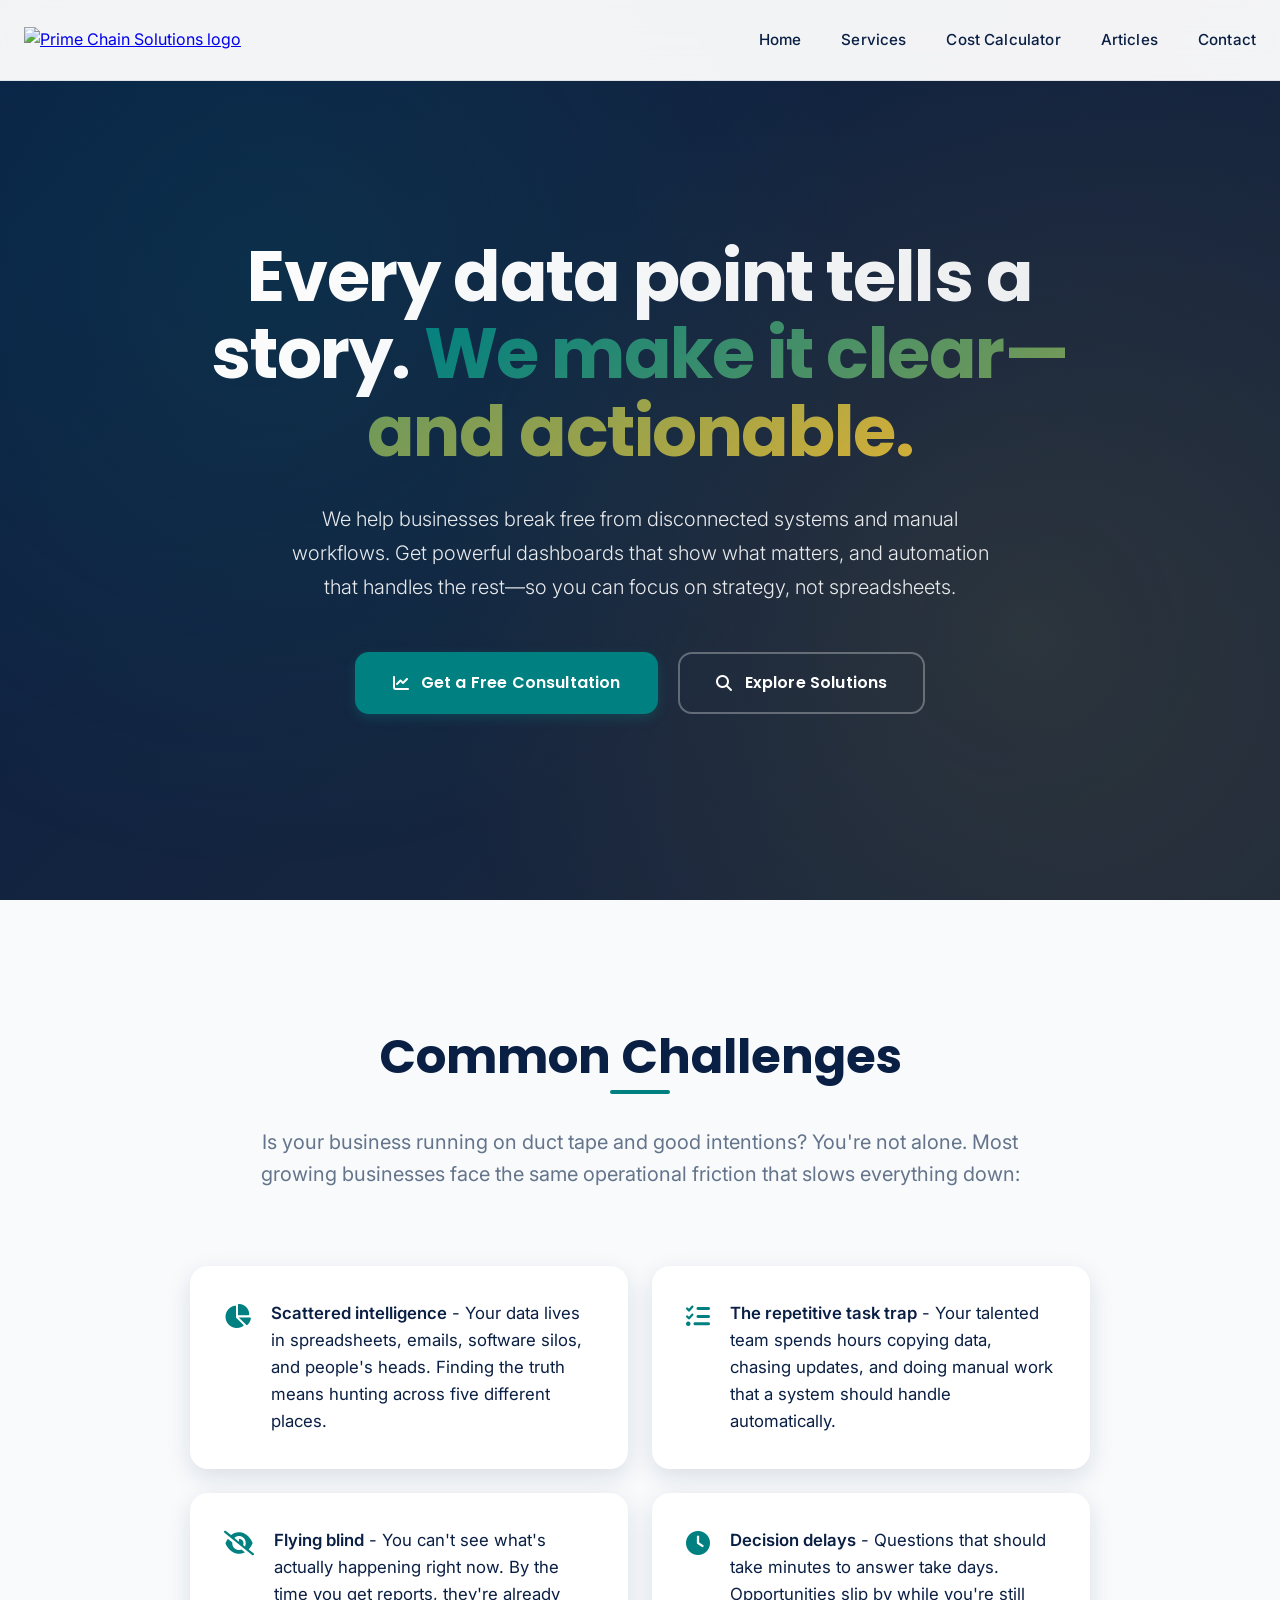
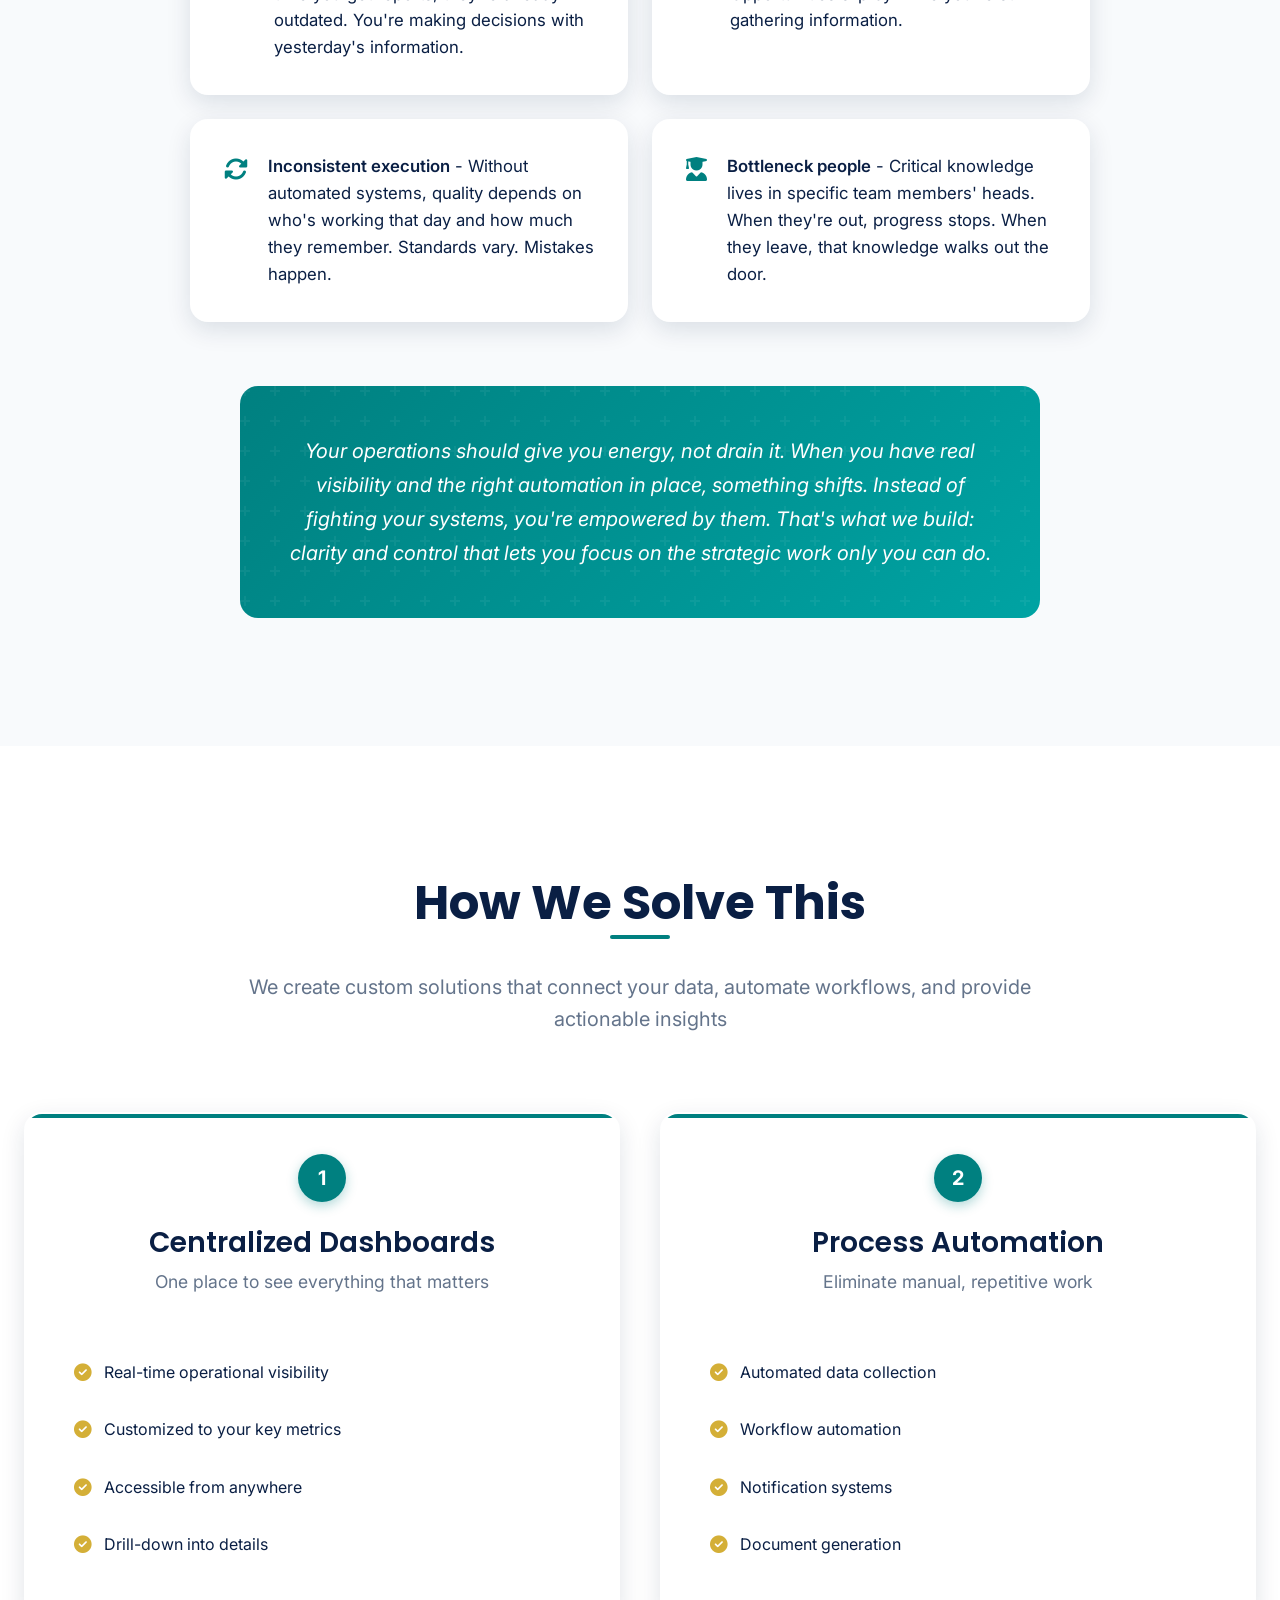
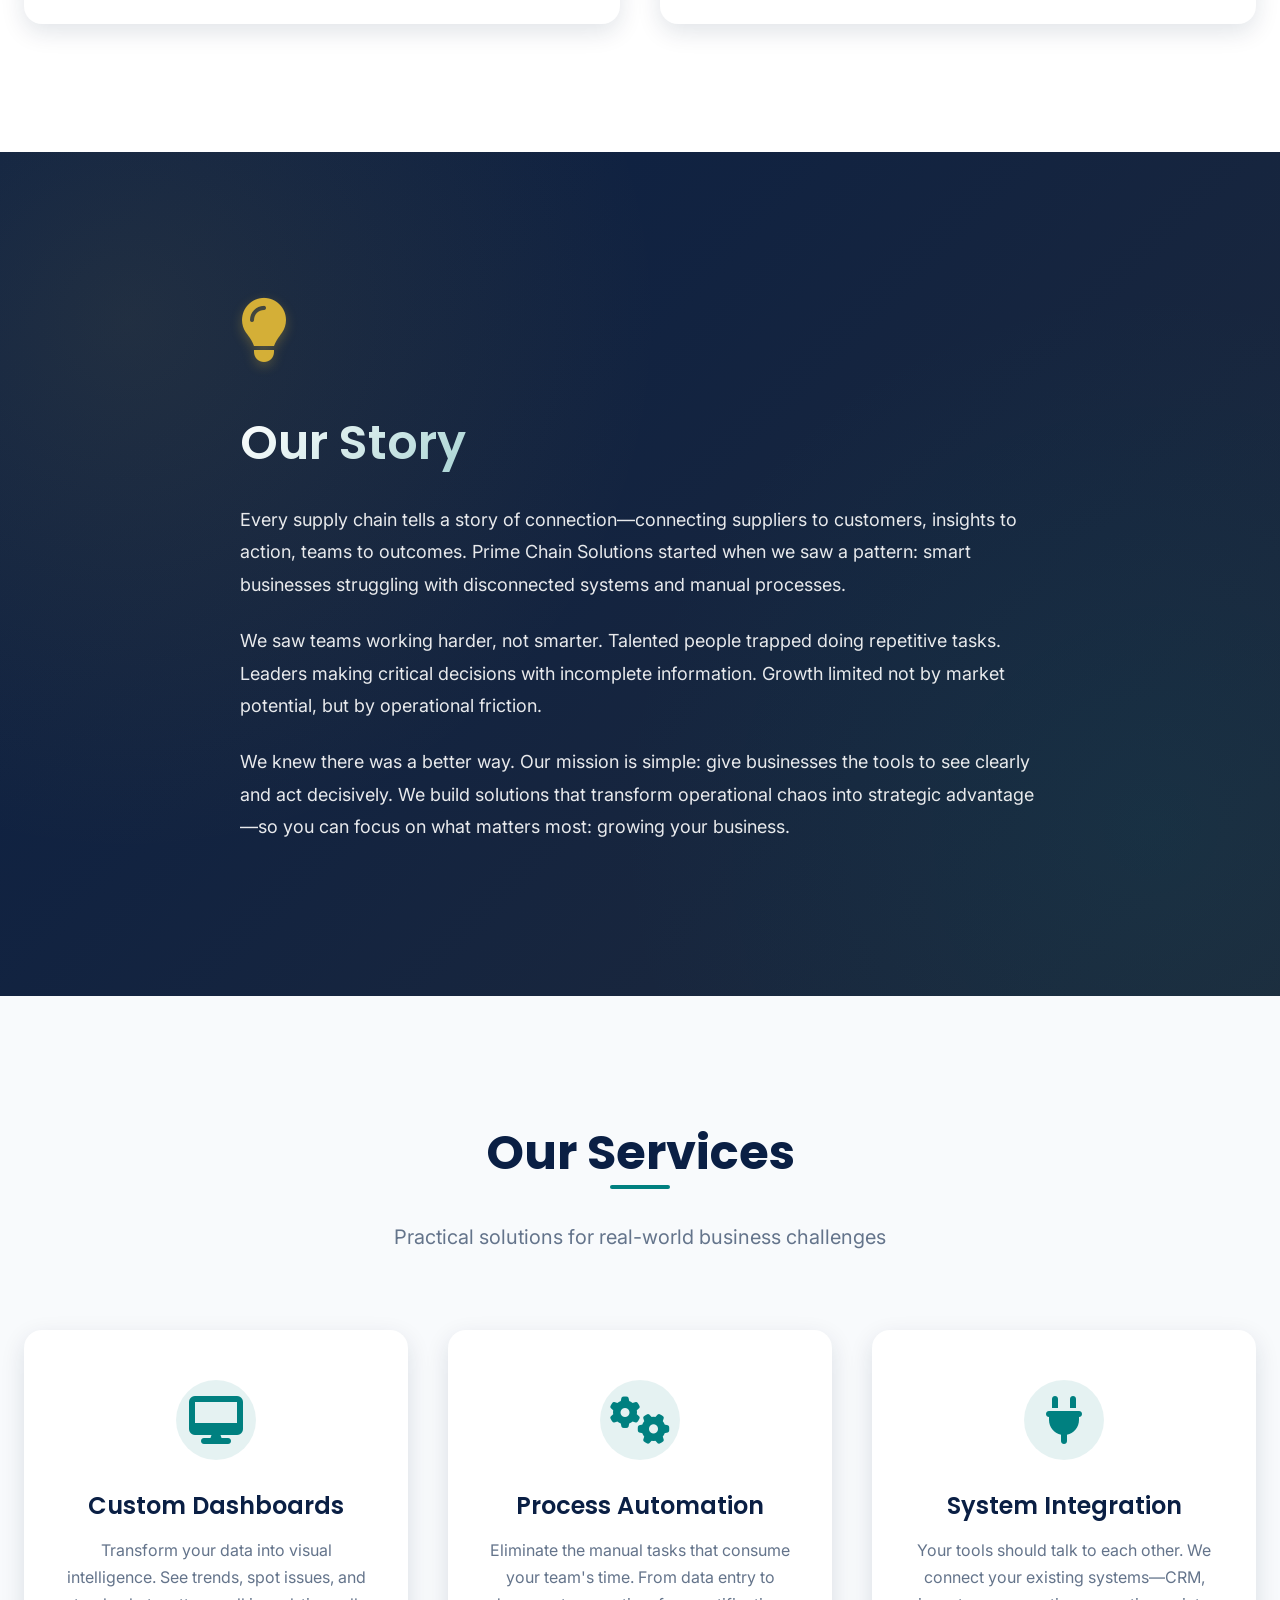
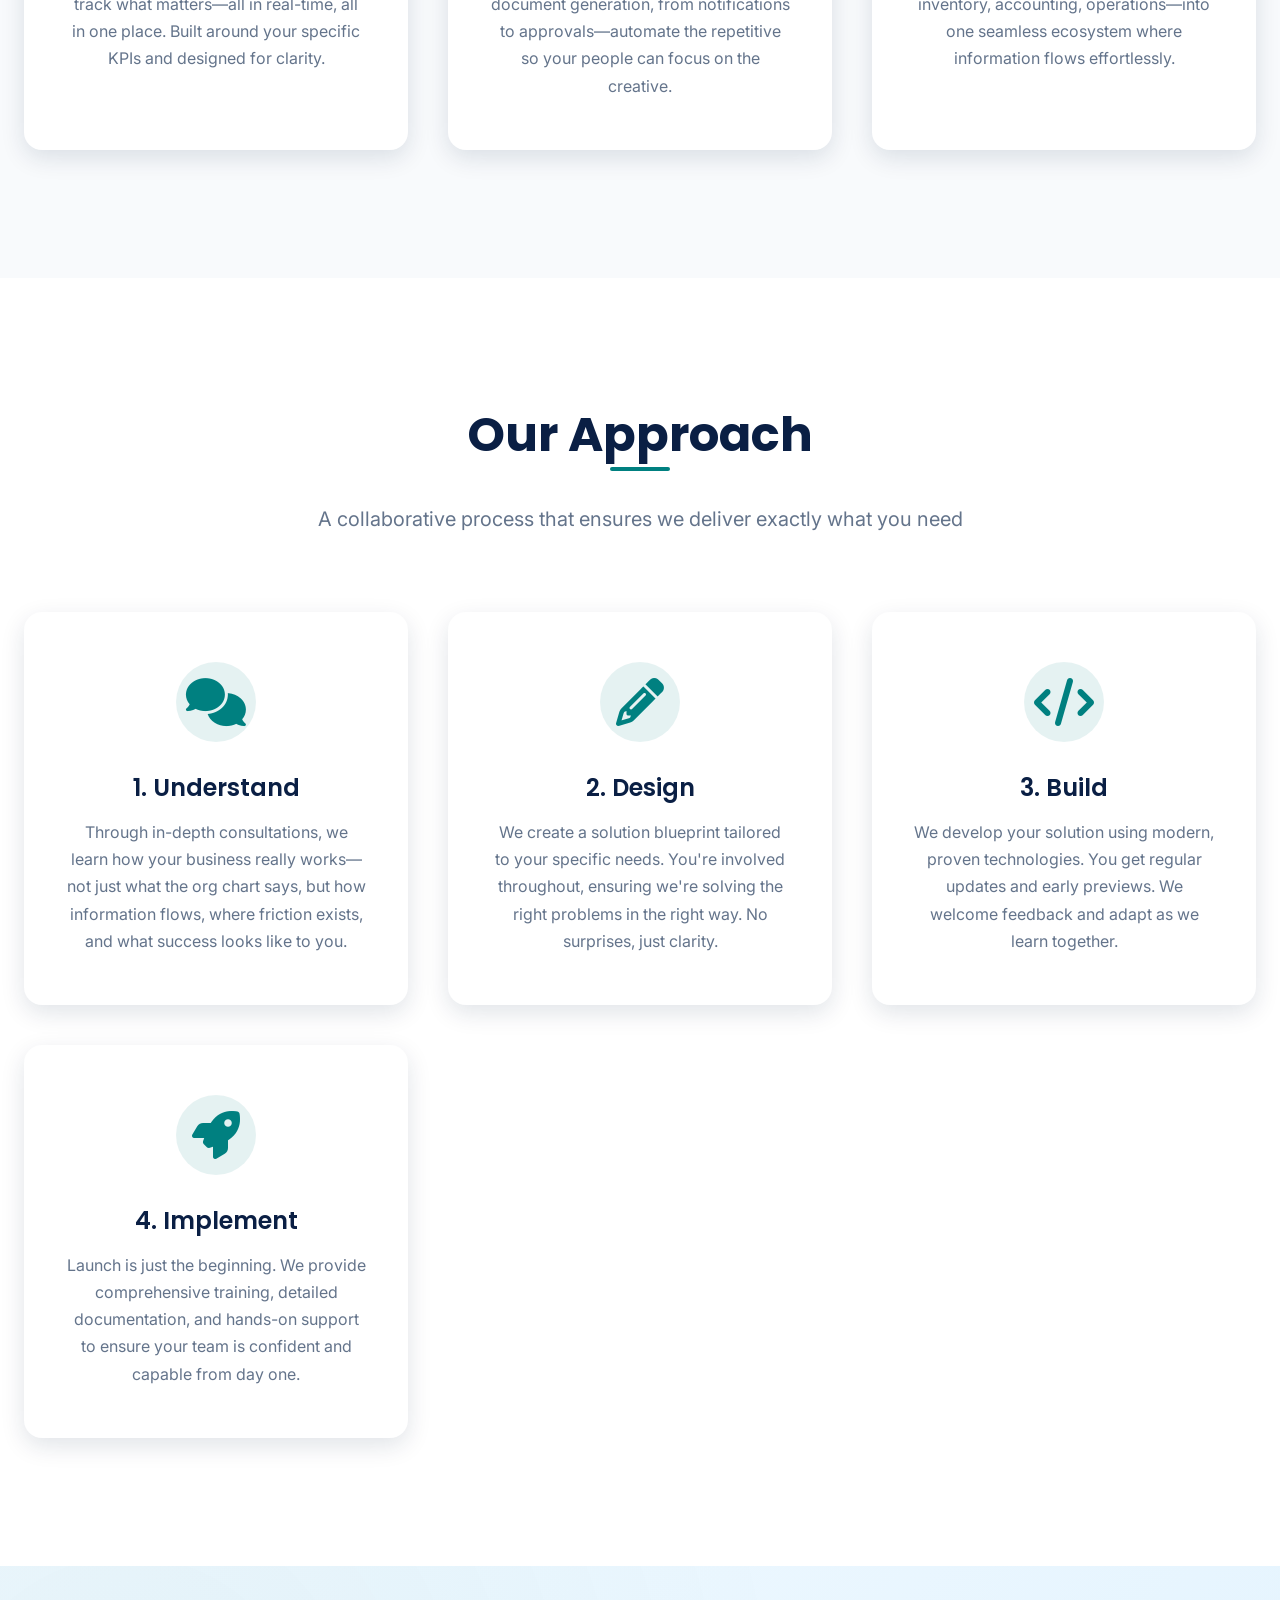
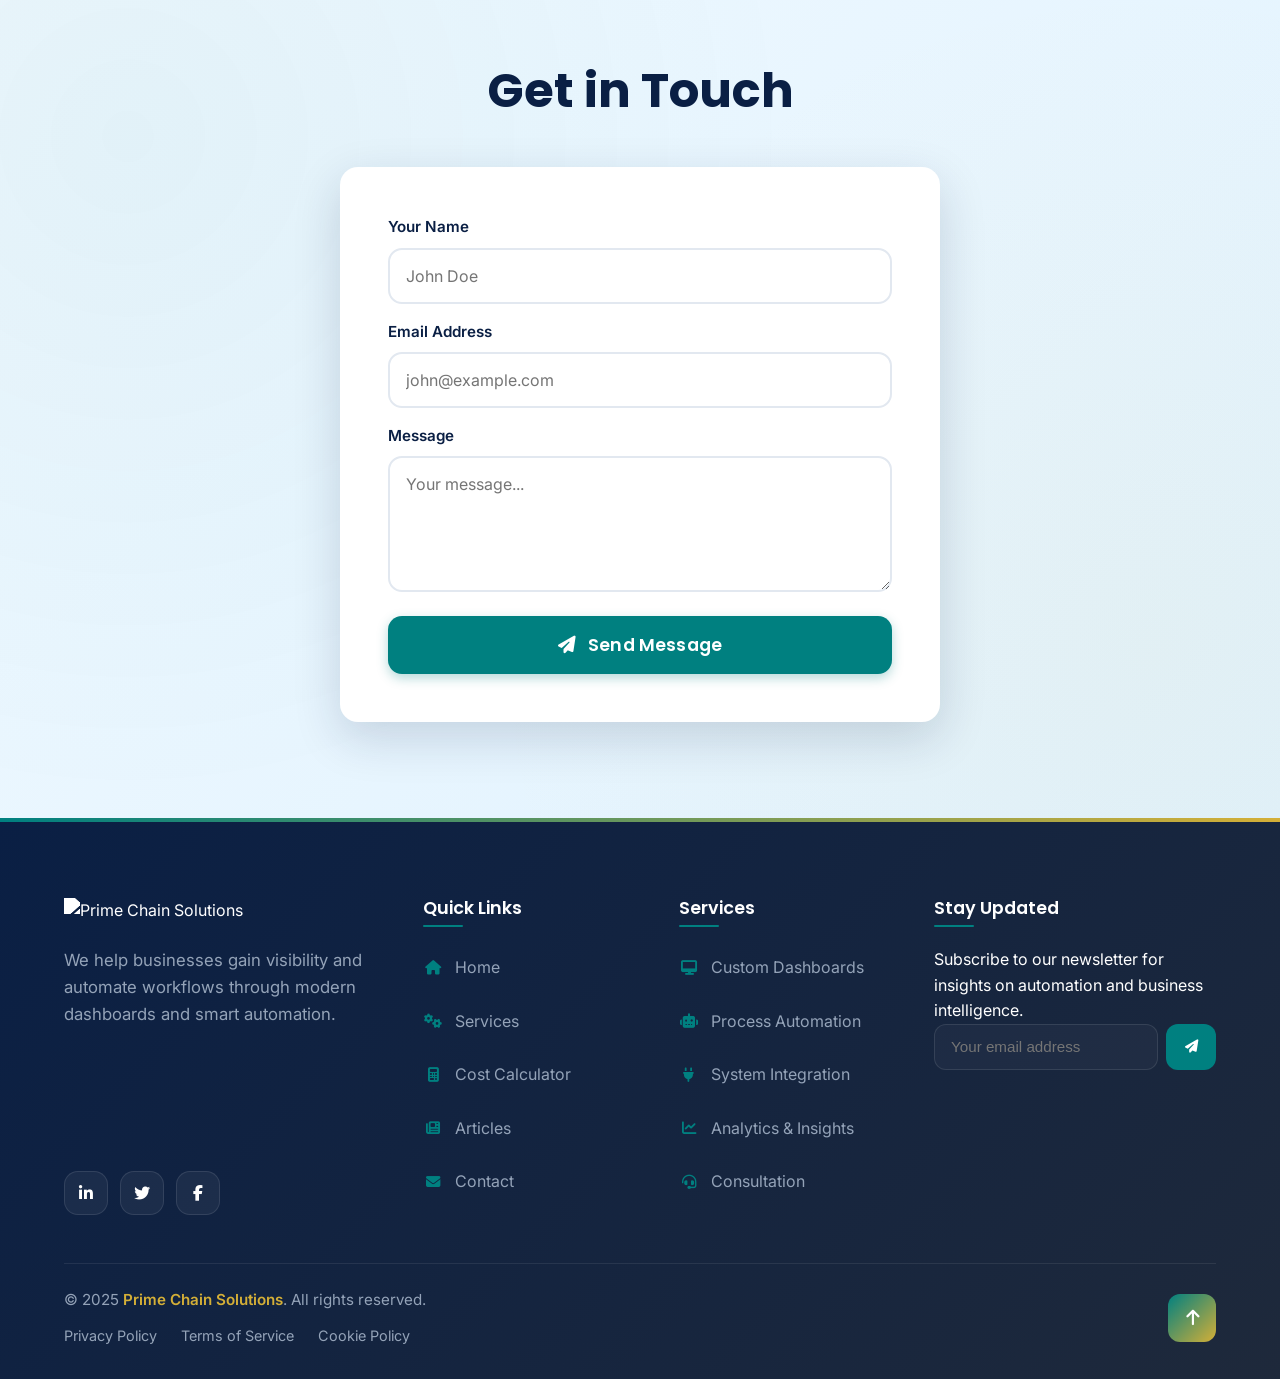
==== index.html @ 4500cac2 "Update index.html" ====
<!DOCTYPE html>
<html lang="en">
<head>
    <meta charset="UTF-8">
    <meta name="viewport" content="width=device-width, initial-scale=1.0">
    
    <!-- SEO Metadata -->
    <meta name="description" content="Prime Chain Solutions: Clarity. Control. Growth. We help businesses gain visibility and automate workflows with modern dashboards and automation tools." />
    <meta name="keywords" content="business process automation, supply chain visibility, workflow automation, operations dashboards, process improvement, data visibility, business intelligence, logistics optimization" />
    
    <!-- Open Graph / Facebook -->
    <meta property="og:type" content="website">
    <meta property="og:url" content="https://www.primechainsolutions.co.za/">
    <meta property="og:title" content="Prime Chain Solutions - Clarity. Control. Growth.">
    <meta property="og:description" content="We help businesses gain visibility and automate workflows with modern dashboards and automation tools.">
    <meta property="og:image" content="https://www.primechainsolutions.co.za/assets/og-image.jpg">

    <!-- Twitter -->
    <meta property="twitter:card" content="summary_large_image">
    <meta property="twitter:url" content="https://www.primechainsolutions.co.za/">
    <meta property="twitter:title" content="Prime Chain Solutions - Clarity. Control. Growth.">
    <meta property="twitter:description" content="We help businesses gain visibility and automate workflows with modern dashboards and automation tools.">
    <meta property="twitter:image" content="https://www.primechainsolutions.co.za/assets/twitter-image.jpg">

    <!-- Favicon -->
    <link rel="icon" type="image/png" sizes="32x32" href="/assets/Symbol Only.png">
    <link rel="icon" type="image/png" sizes="16x16" href="/assets/Symbol Only.png">
    
    <!-- Preload critical resources -->
    <link rel="preload" href="https://fonts.googleapis.com/css2?family=Poppins:wght@400;500;600;700&family=Inter:wght@300;400;500;600&display=swap" as="style">
    <link rel="preload" href="assets/styles.css" as="style">
    
    <!-- Google tag (gtag.js) -->
    <script async src="https://www.googletagmanager.com/gtag/js?id=G-FHLZW1RWWZ"></script>
    <script>
      window.dataLayer = window.dataLayer || [];
      function gtag(){dataLayer.push(arguments);} 
      gtag('js', new Date());
      gtag('config', 'G-FHLZW1RWWZ');
    </script>
    <!-- End Google tag -->

    <title>Prime Chain Solutions - Clarity. Control. Growth.</title>
    
    <!-- Fonts -->
    <link rel="preconnect" href="https://fonts.googleapis.com">
    <link rel="preconnect" href="https://fonts.gstatic.com" crossorigin>
    <link href="https://fonts.googleapis.com/css2?family=Poppins:wght@400;500;600;700;800&family=Inter:wght@300;400;500;600;700&display=swap" rel="stylesheet">
    <link rel="stylesheet" href="https://cdnjs.cloudflare.com/ajax/libs/font-awesome/6.4.0/css/all.min.css">
    
    <!-- Stylesheets -->
    <link rel="stylesheet" href="assets/styles.css">
    <style>
        /* ===== CSS VARIABLES - Updated to match brand ===== */
        :root {
            /* Brand Colors */
            --primary-teal: #008080;
            --primary-teal-dark: #006666;
            --primary-gold: #D4AF37;
            --primary-navy: #0A1F44;
            --primary-black: #000000;
            --primary-white: #FFFFFF;
            
            /* Functional Colors */
            --text-dark: #0A1F44;
            --text-light: #FFFFFF;
            --text-muted: #64748B;
            --text-muted-light: #94A3B8;
            
            /* Backgrounds */
            --bg-dark: #0A1F44;
            --bg-light: #FFFFFF;
            --bg-section-alt: #F8FAFC;
            --bg-gradient-dark: linear-gradient(135deg, #0A1F44 0%, #1E293B 100%);
            --bg-gradient-teal: linear-gradient(135deg, #008080 0%, #00A3A3 100%);
            
            /* Effects */
            --shadow-sm: 0 2px 8px rgba(10, 31, 68, 0.08);
            --shadow-md: 0 8px 24px rgba(10, 31, 68, 0.12);
            --shadow-lg: 0 16px 48px rgba(10, 31, 68, 0.16);
            --shadow-hover: 0 20px 40px rgba(10, 31, 68, 0.2);
            
            /* Spacing */
            --radius-sm: 8px;
            --radius-md: 14px;
            --radius-lg: 18px;
            --radius-xl: 24px;
            
            /* Transitions */
            --transition-fast: 0.2s ease;
            --transition-base: 0.3s ease;
            --transition-slow: 0.5s ease;
        }
        
        /* ===== BASE STYLES ===== */
        * {
            margin: 0;
            padding: 0;
            box-sizing: border-box;
        }
        
        html {
            scroll-behavior: smooth;
            font-size: 16px;
        }
        
        body {
            font-family: 'Inter', sans-serif;
            line-height: 1.6;
            color: var(--text-dark);
            background-color: var(--bg-light);
            overflow-x: hidden;
            -webkit-font-smoothing: antialiased;
            -moz-osx-font-smoothing: grayscale;
        }
        
        body.menu-open {
            overflow: hidden;
        }
        
        h1, h2, h3, h4, h5, h6 {
            font-family: 'Poppins', sans-serif;
            font-weight: 600;
            line-height: 1.2;
            margin-bottom: 1rem;
        }
        
        .container {
            width: 100%;
            max-width: 1280px;
            margin: 0 auto;
            padding: 0 1.5rem;
        }
        
        /* ===== HEADER ===== */
        #header {
            position: fixed;
            top: 0;
            left: 0;
            width: 100%;
            background: rgba(255, 255, 255, 0.95);
            backdrop-filter: blur(16px);
            -webkit-backdrop-filter: blur(16px);
            border-bottom: 1px solid rgba(10, 31, 68, 0.08);
            z-index: 1000;
            transition: all var(--transition-base);
        }
        
        #header.scrolled {
            box-shadow: var(--shadow-md);
            background: rgba(255, 255, 255, 0.98);
        }
        
        .header-container {
            display: flex;
            align-items: center;
            justify-content: space-between;
            padding: 1rem 1.5rem;
            height: 80px;
        }
        
        .logo img {
            height: 50px;
            width: auto;
            transition: transform var(--transition-base);
        }
        
        .logo:hover img {
            transform: scale(1.05);
        }
        
        nav ul {
            display: flex;
            list-style: none;
            gap: 2.5rem;
            align-items: center;
        }
        
        nav a {
            text-decoration: none;
            font-size: 0.95rem;
            font-weight: 500;
            color: var(--text-dark);
            letter-spacing: 0.01em;
            position: relative;
            padding: 0.5rem 0;
            transition: color var(--transition-fast);
        }
        
        nav a::after {
            content: '';
            position: absolute;
            bottom: 0;
            left: 0;
            width: 0;
            height: 2px;
            background: var(--primary-teal);
            transition: width var(--transition-base);
        }
        
        nav a:hover {
            color: var(--primary-teal);
        }
        
        nav a:hover::after {
            width: 100%;
        }
        
        .mobile-menu-btn {
            display: none;
            background: none;
            border: none;
            font-size: 1.5rem;
            color: var(--text-dark);
            cursor: pointer;
            z-index: 1001;
            padding: 0.5rem;
            border-radius: var(--radius-sm);
            transition: background-color var(--transition-fast);
        }
        
        .mobile-menu-btn:hover {
            background-color: rgba(10, 31, 68, 0.05);
        }
        
        /* ===== HERO SECTION ===== */
        .hero {
            position: relative;
            background: var(--bg-gradient-dark);
            color: var(--text-light);
            padding: clamp(7rem, 12vw, 10rem) 0 clamp(5rem, 8vw, 7rem);
            overflow: hidden;
            min-height: 100vh;
            display: flex;
            align-items: center;
        }
        
        .hero::before {
            content: '';
            position: absolute;
            top: 0;
            left: 0;
            right: 0;
            bottom: 0;
            background: 
                radial-gradient(circle at 20% 30%, rgba(0, 128, 128, 0.15) 0%, transparent 50%),
                radial-gradient(circle at 80% 70%, rgba(212, 175, 55, 0.1) 0%, transparent 50%);
            z-index: 1;
        }
        
        .hero-content {
            max-width: 900px;
            text-align: center;
            margin: 0 auto;
            position: relative;
            z-index: 2;
        }
        
        .hero h1 {
            font-size: clamp(2.8rem, 5.5vw, 4.5rem);
            font-weight: 700;
            line-height: 1.1;
            letter-spacing: -0.02em;
            margin-bottom: 1.5rem;
            background: linear-gradient(135deg, #FFFFFF 0%, rgba(255, 255, 255, 0.9) 100%);
            -webkit-background-clip: text;
            -webkit-text-fill-color: transparent;
            background-clip: text;
        }
        
        .hero-highlight {
            background: linear-gradient(135deg, var(--primary-teal) 0%, var(--primary-gold) 100%);
            -webkit-background-clip: text;
            -webkit-text-fill-color: transparent;
            background-clip: text;
            position: relative;
        }
        
        .hero p {
            max-width: 700px;
            margin: 2rem auto 0;
            font-size: 1.25rem;
            color: rgba(255, 255, 255, 0.9);
            font-weight: 300;
            line-height: 1.7;
        }
        
        /* ===== SECTIONS ===== */
        .section {
            padding: clamp(5rem, 10vw, 8rem) 0;
            position: relative;
        }
        
        .section-alt {
            background-color: var(--bg-section-alt);
        }
        
        .section-header {
            text-align: center;
            max-width: 800px;
            margin: 0 auto clamp(4rem, 6vw, 5rem);
        }
        
        .section-header h2 {
            font-size: clamp(2rem, 4vw, 3rem);
            font-weight: 700;
            margin-bottom: 1rem;
            color: var(--text-dark);
            position: relative;
            display: inline-block;
        }
        
        .section-header h2::after {
            content: '';
            position: absolute;
            bottom: -0.5rem;
            left: 50%;
            transform: translateX(-50%);
            width: 60px;
            height: 4px;
            background: var(--primary-teal);
            border-radius: 2px;
        }
        
        .section-header .subtitle {
            font-size: 1.25rem;
            color: var(--text-muted);
            line-height: 1.6;
            margin-top: 1.5rem;
        }
        
        /* ===== PROBLEMS SECTION ===== */
        .problem-list {
            list-style: none;
            max-width: 900px;
            margin: 0 auto 4rem;
            display: grid;
            grid-template-columns: repeat(auto-fit, minmax(350px, 1fr));
            gap: 1.5rem;
        }
        
        .problem-list li {
            display: flex;
            align-items: flex-start;
            gap: 1.25rem;
            padding: 2rem;
            background: var(--bg-light);
            border-radius: var(--radius-lg);
            box-shadow: var(--shadow-md);
            transition: all var(--transition-base);
            border: 2px solid transparent;
        }
        
        .problem-list li:hover {
            transform: translateY(-8px);
            box-shadow: var(--shadow-hover);
            border-color: var(--primary-teal);
        }
        
        .problem-list i {
            color: var(--primary-teal);
            font-size: 1.5rem;
            margin-top: 0.25rem;
            flex-shrink: 0;
        }
        
        .problem-list span {
            font-size: 1.05rem;
            line-height: 1.6;
        }
        
        .problem-list strong {
            color: var(--text-dark);
            font-weight: 600;
        }
        
        .mission-message {
            max-width: 800px;
            margin: 0 auto;
            text-align: center;
            padding: 3rem;
            background: var(--bg-gradient-teal);
            border-radius: var(--radius-lg);
            position: relative;
            overflow: hidden;
        }
        
        .mission-message::before {
            content: '';
            position: absolute;
            top: 0;
            left: 0;
            right: 0;
            bottom: 0;
            background: url("data:image/svg+xml,%3Csvg width='60' height='60' viewBox='0 0 60 60' xmlns='http://www.w3.org/2000/svg'%3E%3Cg fill='none' fill-rule='evenodd'%3E%3Cg fill='%23ffffff' fill-opacity='0.05'%3E%3Cpath d='M36 34v-4h-2v4h-4v2h4v4h2v-4h4v-2h-4zm0-30V0h-2v4h-4v2h4v4h2V6h4V4h-4zM6 34v-4H4v4H0v2h4v4h2v-4h4v-2H6zM6 4V0H4v4H0v2h4v4h2V6h4V4H6z'/%3E%3C/g%3E%3C/g%3E%3C/svg%3E");
        }
        
        .mission-message p {
            font-size: 1.25rem;
            font-style: italic;
            color: var(--text-light);
            line-height: 1.7;
            position: relative;
            z-index: 1;
        }
        
        /* ===== SOLUTIONS SECTION ===== */
        .solutions-container {
            display: grid;
            grid-template-columns: repeat(auto-fit, minmax(350px, 1fr));
            gap: 2.5rem;
            justify-items: center;
            margin-top: 3rem;
        }
        
        .solution-pillar {
            background: var(--bg-light);
            border-radius: var(--radius-lg);
            box-shadow: var(--shadow-md);
            padding: 2.5rem;
            width: 100%;
            text-align: center;
            display: flex;
            flex-direction: column;
            align-items: center;
            transition: all var(--transition-base);
            border: 2px solid transparent;
            position: relative;
            overflow: hidden;
        }
        
        .solution-pillar::before {
            content: '';
            position: absolute;
            top: 0;
            left: 0;
            right: 0;
            height: 4px;
            background: var(--primary-teal);
        }
        
        .solution-pillar:hover {
            transform: translateY(-8px);
            box-shadow: var(--shadow-hover);
            border-color: var(--primary-teal);
        }
        
        .pillar-header {
            margin-bottom: 2rem;
            position: relative;
        }
        
        .pillar-number {
            display: inline-flex;
            align-items: center;
            justify-content: center;
            width: 48px;
            height: 48px;
            background: var(--primary-teal);
            color: var(--text-light);
            border-radius: 50%;
            font-weight: 700;
            font-size: 1.25rem;
            margin-bottom: 1.5rem;
            box-shadow: 0 4px 12px rgba(0, 128, 128, 0.3);
        }
        
        .pillar-header h3 {
            font-size: 1.75rem;
            margin-bottom: 0.5rem;
            color: var(--text-dark);
        }
        
        .pillar-subtitle {
            color: var(--text-muted);
            font-size: 1.1rem;
        }
        
        .pillar-features {
            list-style: none;
            padding: 0;
            margin: 1.5rem 0 0;
            text-align: left;
            width: 100%;
        }
        
        .pillar-features li {
            display: flex;
            align-items: center;
            gap: 0.75rem;
            margin-bottom: 1rem;
            padding: 0.5rem;
            border-radius: var(--radius-sm);
            transition: background-color var(--transition-fast);
        }
        
        .pillar-features li:hover {
            background-color: rgba(0, 128, 128, 0.05);
        }
        
        .pillar-features i {
            color: var(--primary-gold);
            font-size: 1.1rem;
        }
        
        /* ===== OUR STORY SECTION ===== */
        .our-story-section {
            background: var(--bg-gradient-dark);
            color: var(--text-light);
            position: relative;
            overflow: hidden;
        }
        
        .our-story-section::before {
            content: '';
            position: absolute;
            top: 0;
            left: 0;
            right: 0;
            bottom: 0;
            background: 
                radial-gradient(circle at 10% 20%, rgba(212, 175, 55, 0.1) 0%, transparent 40%),
                radial-gradient(circle at 90% 80%, rgba(0, 128, 128, 0.1) 0%, transparent 40%);
        }
        
        .our-story-content {
            max-width: 800px;
            margin: 0 auto;
            position: relative;
            z-index: 1;
        }
        
        .our-story-icon {
            font-size: 4rem;
            color: var(--primary-gold);
            margin-bottom: 2rem;
            text-shadow: 0 4px 12px rgba(212, 175, 55, 0.3);
        }
        
        .our-story-section h2 {
            font-size: clamp(2rem, 4vw, 3rem);
            margin-bottom: 2rem;
            background: linear-gradient(135deg, #FFFFFF 0%, var(--primary-teal) 100%);
            -webkit-background-clip: text;
            -webkit-text-fill-color: transparent;
            background-clip: text;
        }
        
        .our-story-content p {
            margin-bottom: 1.5rem;
            font-size: 1.125rem;
            line-height: 1.8;
            color: rgba(255, 255, 255, 0.9);
        }
        
        /* ===== SERVICES SECTION ===== */
        .services-grid {
            display: grid;
            grid-template-columns: repeat(auto-fit, minmax(320px, 1fr));
            gap: 2.5rem;
        }
        
        .card {
            background: var(--bg-light);
            border-radius: var(--radius-lg);
            padding: 3rem 2.5rem;
            text-align: center;
            box-shadow: var(--shadow-md);
            transition: all var(--transition-base);
            border: 2px solid transparent;
            height: 100%;
            display: flex;
            flex-direction: column;
            align-items: center;
            position: relative;
            overflow: hidden;
        }
        
        .card::after {
            content: '';
            position: absolute;
            top: 0;
            left: 0;
            right: 0;
            height: 4px;
            background: var(--primary-teal);
            transform: scaleX(0);
            transition: transform var(--transition-base);
            transform-origin: left;
        }
        
        .card:hover {
            transform: translateY(-8px);
            box-shadow: var(--shadow-hover);
            border-color: var(--primary-teal);
        }
        
        .card:hover::after {
            transform: scaleX(1);
        }
        
        .card-icon {
            font-size: 3rem;
            color: var(--primary-teal);
            margin-bottom: 2rem;
            width: 80px;
            height: 80px;
            display: flex;
            align-items: center;
            justify-content: center;
            background: rgba(0, 128, 128, 0.1);
            border-radius: 50%;
        }
        
        .card h4 {
            font-size: 1.5rem;
            margin-bottom: 1rem;
            color: var(--text-dark);
        }
        
        .card p {
            color: var(--text-muted);
            line-height: 1.7;
            flex-grow: 1;
        }
        
       /* ===== APPROACH SECTION ===== */
        .approach-grid {
            display: grid;
            grid-template-columns: repeat(4, 1fr);
            gap: 1.25rem; /* Slightly reduced gap */
        }
        
        .approach-step {
            text-align: center;
            padding: 1.25rem; /* Reduced padding */
            background: var(--card-bg);
            border-radius: var(--radius-lg);
            box-shadow: var(--shadow-soft);
            transition: transform 0.3s ease, box-shadow 0.3s ease;
            min-height: 200px; /* Ensure consistent height */
            display: flex;
            flex-direction: column;
            justify-content: center;
            overflow: hidden; /* Prevent content overflow */
        }
        
        .approach-step:hover {
            transform: translateY(-5px);
            box-shadow: var(--shadow-hover);
        }
        
        .approach-step .step-number {
            display: inline-flex;
            align-items: center;
            justify-content: center;
            width: 45px; /* Slightly smaller */
            height: 45px;
            background: var(--primary);
            color: white;
            border-radius: 50%;
            font-size: 1.1rem;
            font-weight: 700;
            margin: 0 auto 0.75rem; /* Center and adjust spacing */
            box-shadow: 0 4px 12px rgba(0, 128, 128, 0.3);
        }
        
        .approach-step h3 {
            font-size: 1.1rem;
            margin-bottom: 0.5rem;
            line-height: 1.3;
            padding: 0 0.5rem; /* Prevent text touching edges */
        }
        
        .approach-step p {
            font-size: 0.85rem;
            line-height: 1.5;
            padding: 0 0.5rem; /* Prevent text touching edges */
            flex-grow: 1; /* Make paragraph fill available space */
        }
        
        /* Responsive behavior */
        @media (max-width: 1200px) {
            .approach-grid {
                grid-template-columns: repeat(2, 1fr);
                gap: 1.5rem;
                max-width: 800px;
                margin: 0 auto;
            }
            
            .approach-step {
                padding: 1.75rem;
            }
        }
        
        @media (max-width: 768px) {
            .approach-grid {
                grid-template-columns: 1fr;
                gap: 1.25rem;
                max-width: 500px;
                margin: 0 auto;
            }
            
            .approach-step {
                padding: 1.5rem;
            }
        }
        
        /* ===== CONTACT SECTION ===== */
        .contact-section {
            background: linear-gradient(135deg, #F0F9FF 0%, #E0F2FE 100%);
            padding: 6rem 1rem;
            position: relative;
            overflow: hidden;
        }
        
        .contact-section::before {
            content: '';
            position: absolute;
            top: 0;
            left: 0;
            right: 0;
            bottom: 0;
            background: 
                radial-gradient(circle at 10% 20%, rgba(0, 128, 128, 0.05) 0%, transparent 50%),
                radial-gradient(circle at 90% 80%, rgba(212, 175, 55, 0.05) 0%, transparent 50%);
        }
        
        .contact-section h2 {
            font-size: clamp(2rem, 4vw, 3rem);
            font-weight: 700;
            color: var(--text-dark);
            margin-bottom: 3rem;
            text-align: center;
            position: relative;
            z-index: 1;
        }
        
        #contactForm {
            background: var(--bg-light);
            max-width: 600px;
            margin: 0 auto;
            padding: 3rem;
            border-radius: var(--radius-lg);
            box-shadow: var(--shadow-lg);
            position: relative;
            z-index: 1;
        }
        
        #contactForm:hover {
            transform: translateY(-5px);
            box-shadow: var(--shadow-hover);
        }
        
        #contactForm label {
            display: block;
            font-weight: 600;
            color: var(--text-dark);
            margin-bottom: 0.5rem;
            font-size: 0.95rem;
        }
        
        #contactForm input,
        #contactForm textarea {
            width: 100%;
            padding: 1rem;
            border: 2px solid #E2E8F0;
            border-radius: var(--radius-md);
            font-size: 1rem;
            color: var(--text-dark);
            background: var(--bg-light);
            transition: all var(--transition-fast);
            font-family: 'Inter', sans-serif;
        }
        
        #contactForm input:focus,
        #contactForm textarea:focus {
            border-color: var(--primary-teal);
            box-shadow: 0 0 0 3px rgba(0, 128, 128, 0.1);
            outline: none;
        }
        
        #contactForm button {
            width: 100%;
            background: var(--primary-teal);
            color: var(--text-light);
            font-size: 1.1rem;
            font-weight: 600;
            padding: 1rem 2rem;
            border: none;
            border-radius: var(--radius-md);
            cursor: pointer;
            transition: all var(--transition-base);
            display: flex;
            align-items: center;
            justify-content: center;
            gap: 0.75rem;
        }
        
        #contactForm button:hover {
            background: var(--primary-teal-dark);
            transform: translateY(-2px);
            box-shadow: 0 8px 20px rgba(0, 128, 128, 0.3);
        }
        
        /* ===== BUTTONS ===== */
        .btn-group {
            display: flex;
            flex-wrap: wrap;
            justify-content: center;
            gap: 1.25rem;
            margin-top: 3rem;
        }
        
        .btn {
            display: inline-flex;
            align-items: center;
            justify-content: center;
            gap: 0.75rem;
            padding: 1rem 2.25rem;
            font-weight: 600;
            letter-spacing: 0.01em;
            text-decoration: none;
            border-radius: var(--radius-md);
            transition: all var(--transition-base);
            cursor: pointer;
            font-family: 'Poppins', sans-serif;
            font-size: 1rem;
            border: 2px solid transparent;
        }
        
        .btn-primary {
            background: var(--primary-teal);
            color: var(--text-light);
            box-shadow: 0 4px 12px rgba(0, 128, 128, 0.3);
        }
        
        .btn-primary:hover {
            background: var(--primary-teal-dark);
            transform: translateY(-3px);
            box-shadow: 0 8px 24px rgba(0, 128, 128, 0.4);
        }
        
        .btn-secondary {
            background: transparent;
            color: var(--text-light);
            border-color: rgba(255, 255, 255, 0.3);
        }
        
        .btn-secondary:hover {
            background: rgba(255, 255, 255, 0.1);
            transform: translateY(-3px);
            border-color: rgba(255, 255, 255, 0.5);
        }
        
        .btn-gold {
            background: var(--primary-gold);
            color: var(--text-dark);
            box-shadow: 0 4px 12px rgba(212, 175, 55, 0.3);
        }
        
        .btn-gold:hover {
            background: #C19A2B;
            transform: translateY(-3px);
            box-shadow: 0 8px 24px rgba(212, 175, 55, 0.4);
        }
        
        /* ===== ANIMATIONS ===== */
        @keyframes fadeIn {
            from { 
                opacity: 0;
                transform: translateY(20px);
            }
            to { 
                opacity: 1;
                transform: translateY(0);
            }
        }
        
        @keyframes float {
            0%, 100% { transform: translateY(0); }
            50% { transform: translateY(-10px); }
        }
        
        .animate-fade-in {
            animation: fadeIn 0.8s ease forwards;
        }
        
        .animate-float {
            animation: float 3s ease-in-out infinite;
        }
        
        /* Delay classes for staggered animations */
        .delay-100 { animation-delay: 0.1s; }
        .delay-200 { animation-delay: 0.2s; }
        .delay-300 { animation-delay: 0.3s; }
        .delay-400 { animation-delay: 0.4s; }
        .delay-500 { animation-delay: 0.5s; }
        .delay-600 { animation-delay: 0.6s; }
        .delay-700 { animation-delay: 0.7s; }
        
        /* ===== FOOTER ===== */
        .ps-footer {
            background: var(--bg-gradient-dark);
            color: var(--text-light);
            padding: 5rem 0 2rem;
            position: relative;
            overflow: hidden;
        }
        
        .ps-footer::before {
            content: '';
            position: absolute;
            top: 0;
            left: 0;
            right: 0;
            height: 4px;
            background: linear-gradient(90deg, var(--primary-teal), var(--primary-gold), var(--primary-teal));
            background-size: 200% 100%;
            animation: gradientShift 3s ease infinite;
        }
        
        @keyframes gradientShift {
            0% { background-position: 0% 50%; }
            50% { background-position: 100% 50%; }
            100% { background-position: 0% 50%; }
        }
        
        .ps-footer-main {
            display: grid;
            grid-template-columns: 1.5fr repeat(3, 1fr);
            gap: 3rem;
            margin-bottom: 3rem;
        }
        
        .ps-footer-brand {
            display: flex;
            flex-direction: column;
        }
        
        .footer-logo img {
            height: 60px;
            width: auto;
            margin-bottom: 1.5rem;
            filter: brightness(0) invert(1);
        }
        
        .footer-tagline {
            font-size: 1.05rem;
            line-height: 1.6;
            color: var(--text-muted-light);
            margin-bottom: 1.5rem;
        }
        
        .footer-socials {
            display: flex;
            gap: 0.75rem;
            margin-top: auto;
        }
        
        .social-icon {
            display: inline-flex;
            align-items: center;
            justify-content: center;
            width: 44px;
            height: 44px;
            border-radius: var(--radius-md);
            background: rgba(255, 255, 255, 0.05);
            color: var(--text-light);
            font-size: 1rem;
            transition: all var(--transition-base);
            text-decoration: none;
            border: 1px solid rgba(255, 255, 255, 0.1);
        }
        
        .social-icon:hover {
            background: var(--primary-teal);
            color: var(--text-light);
            transform: translateY(-3px);
            box-shadow: 0 8px 20px rgba(0, 128, 128, 0.3);
        }
        
        /* Footer Columns */
        .ps-footer-col {
            display: flex;
            flex-direction: column;
        }
        
        .footer-heading {
            font-size: 1.1rem;
            font-weight: 600;
            color: var(--text-light);
            margin-bottom: 1.25rem;
            position: relative;
            padding-bottom: 0.5rem;
        }
        
        .footer-heading::after {
            content: '';
            position: absolute;
            bottom: 0;
            left: 0;
            width: 40px;
            height: 2px;
            background: var(--primary-teal);
            border-radius: 2px;
        }
        
        .footer-links {
            list-style: none;
            padding: 0;
            margin: 0;
        }
        
        .footer-links li {
            margin-bottom: 0.75rem;
        }
        
        .footer-links a {
            display: flex;
            align-items: center;
            gap: 0.75rem;
            color: var(--text-muted-light);
            text-decoration: none;
            transition: all var(--transition-base);
            padding: 0.5rem 0;
            border-radius: 8px;
        }
        
        .footer-links a:hover {
            color: var(--text-light);
            background: rgba(255, 255, 255, 0.05);
            padding-left: 0.75rem;
        }
        
        .footer-links a i {
            width: 20px;
            font-size: 0.9rem;
            color: var(--primary-teal);
        }
        
        /* Newsletter Form */
        .ps-newsletter-form {
            margin-bottom: 1.5rem;
        }
        
        .ps-newsletter-form .input-group {
            display: flex;
            gap: 0.5rem;
            margin-bottom: 0.5rem;
        }
        
        .ps-newsletter-form input {
            flex: 1;
            padding: 0.85rem 1rem;
            border: 1px solid rgba(255, 255, 255, 0.1);
            border-radius: 12px;
            background: rgba(255, 255, 255, 0.03);
            color: #e2e8f0;
            font-size: 0.95rem;
            transition: all 0.3s ease;
        }
        
        .ps-newsletter-form input:focus {
            outline: none;
            border-color: var(--primary-teal);
            background: rgba(0, 128, 128, 0.05);
            box-shadow: 0 0 0 3px rgba(0, 128, 128, 0.1);
        }
        
        .newsletter-btn {
            width: 50px;
            background: var(--primary-teal);
            color: white;
            border: none;
            border-radius: 12px;
            cursor: pointer;
            transition: all 0.3s ease;
            display: flex;
            align-items: center;
            justify-content: center;
        }
        
        .newsletter-btn:hover {
            background: var(--primary-teal-dark);
            transform: translateY(-2px);
        }
        
        /* Bottom Bar */
        .ps-footer-bottom {
            border-top: 1px solid rgba(255, 255, 255, 0.08);
            padding-top: 1.5rem;
            display: flex;
            justify-content: space-between;
            align-items: center;
        }
        
        .footer-bottom-content {
            display: flex;
            flex-direction: column;
            gap: 0.75rem;
        }
        
        .copyright {
            font-size: 0.95rem;
            color: var(--text-muted-light);
            margin: 0;
        }
        
        .copyright .highlight {
            color: var(--primary-gold);
            font-weight: 600;
        }
        
        .footer-legal {
            display: flex;
            gap: 1.5rem;
        }
        
        .footer-legal a {
            color: var(--text-muted-light);
            text-decoration: none;
            font-size: 0.9rem;
            transition: color 0.3s ease;
        }
        
        .footer-legal a:hover {
            color: var(--text-light);
        }
        
        .back-to-top-btn {
            width: 48px;
            height: 48px;
            background: linear-gradient(135deg, var(--primary-teal), var(--primary-gold));
            color: white;
            border: none;
            border-radius: 12px;
            cursor: pointer;
            transition: all 0.3s ease;
            display: flex;
            align-items: center;
            justify-content: center;
            font-size: 1.1rem;
        }
        
        .back-to-top-btn:hover {
            transform: translateY(-3px);
            box-shadow: 0 8px 20px rgba(0, 128, 128, 0.4);
        }
        
        /* ===== RESPONSIVE DESIGN ===== */
        @media (max-width: 1024px) {
            .ps-footer-main {
                grid-template-columns: repeat(2, 1fr);
                gap: 2.5rem;
            }
            
            .ps-footer-brand {
                grid-column: span 2;
            }
            
            .problem-list {
                grid-template-columns: 1fr;
            }
        }
        
        @media (max-width: 768px) {
            /* Mobile Navigation Fix */
            .header-container {
                padding: 1rem;
                height: 70px;
            }
            
            .logo img {
                height: 40px;
            }
            
            nav ul {
                position: fixed;
                top: 70px;
                right: -100%;
                width: 280px;
                height: calc(100vh - 70px);
                background: var(--bg-light);
                box-shadow: -5px 0 15px rgba(10, 31, 68, 0.1);
                transition: right 0.3s ease;
                z-index: 1000;
                padding: 2rem 1.5rem;
                overflow-y: auto;
                flex-direction: column;
                align-items: flex-start;
                gap: 0;
                margin: 0;
            }
            
            nav ul.show {
                right: 0;
            }
            
            nav ul li {
                margin: 0;
                width: 100%;
            }
            
            nav ul li a {
                display: flex;
                align-items: center;
                gap: 0.75rem;
                padding: 1rem;
                width: 100%;
                border-radius: var(--radius-sm);
                transition: background-color var(--transition-fast);
                border-left: 3px solid transparent;
            }
            
            nav ul li a:hover {
                background-color: rgba(0, 128, 128, 0.1);
                border-left-color: var(--primary-teal);
            }
            
            .mobile-menu-btn {
                display: block;
            }
            
            /* Hero adjustments */
            .hero {
                min-height: auto;
                padding: clamp(6rem, 10vw, 8rem) 0 clamp(4rem, 6vw, 5rem);
            }
            
            .hero h1 {
                font-size: clamp(2.2rem, 4vw, 3rem);
            }
            
            .hero p {
                font-size: 1.1rem;
            }
            
            .btn-group {
                flex-direction: column;
                align-items: center;
            }
            
            .btn {
                width: 100%;
                max-width: 300px;
            }
            
            /* Section adjustments */
            .section {
                padding: clamp(3rem, 6vw, 5rem) 0;
            }
            
            .section-header h2 {
                font-size: 2rem;
            }
            
            .services-grid,
            .solutions-container,
            .approach-grid {
                grid-template-columns: 1fr;
                gap: 2rem;
            }
            
            .problem-list li,
            .card,
            .solution-pillar {
                padding: 1.75rem;
            }
            
            .mission-message {
                padding: 2rem;
            }
            
            /* Footer mobile centering */
            .ps-footer-main {
                grid-template-columns: 1fr;
                gap: 2rem;
                text-align: center;
            }
            
            .ps-footer-brand {
                grid-column: span 1;
                text-align: center;
                align-items: center;
            }
            
            .footer-socials {
                justify-content: center;
            }
            
            .ps-footer-col {
                align-items: center;
                text-align: center;
            }
            
            .footer-heading {
                text-align: center;
            }
            
            .footer-heading::after {
                left: 50%;
                transform: translateX(-50%);
            }
            
            /* Fix for footer links - stack icons above text */
            .footer-links {
                display: flex;
                flex-direction: column;
                align-items: center;
                width: 100%;
            }
            
            .footer-links li {
                width: 100%;
                max-width: 200px;
            }
            
            .footer-links a {
                flex-direction: column;
                text-align: center;
                gap: 0.5rem;
                padding: 0.75rem;
            }
            
            .footer-links a i {
                margin-bottom: 0.25rem;
                font-size: 1.1rem;
            }
            
            .footer-links a:hover {
                padding-left: 0.75rem;
                background: rgba(255, 255, 255, 0.05);
            }
            
            /* Newsletter form */
            .ps-newsletter-form {
                display: flex;
                flex-direction: column;
                align-items: center;
                width: 100%;
            }
            
            .ps-newsletter-form .input-group {
                width: 100%;
                max-width: 300px;
            }
            
            .ps-footer-bottom {
                flex-direction: column;
                gap: 1.5rem;
                text-align: center;
            }
            
            .footer-bottom-content {
                align-items: center;
            }
            
            .footer-legal {
                flex-wrap: wrap;
                justify-content: center;
                gap: 1rem;
            }
            
            #contactForm {
                padding: 2rem;
            }
        }
        
        @media (max-width: 480px) {
            .container {
                padding: 0 1rem;
            }
            
            .hero h1 {
                font-size: 1.8rem;
            }
            
            .section-header h2 {
                font-size: 1.75rem;
            }
            
            .problem-list li {
                flex-direction: column;
                text-align: center;
                gap: 1rem;
            }
            
            .card-icon {
                width: 60px;
                height: 60px;
                font-size: 2rem;
            }
            
            .footer-links li {
                max-width: 180px;
            }
        }
        
        /* ===== UTILITY CLASSES ===== */
        .relative {
            position: relative;
        }
        
        .absolute {
            position: absolute;
        }
        
        .z-10 {
            z-index: 10;
        }
        
        .overflow-hidden {
            overflow: hidden;
        }
        
        .text-center {
            text-align: center;
        }
        
        .mx-auto {
            margin-left: auto;
            margin-right: auto;
        }
        
        .max-w-2xl {
            max-width: 42rem;
        }
        
        .space-y-4 > * + * {
            margin-top: 1rem;
        }
    </style>
</head>
<body>
    <!-- Scroll Progress Bar -->
    <div class="scroll-progress"></div>
    
    <!-- Global Header -->
    <header id="header">
        <div class="container header-container">
            <a href="index.html" class="logo" aria-label="Prime Chain Solutions Home">
                <img src="/assets/Primary on Transparent.png" alt="Prime Chain Solutions logo" />
            </a>
            <nav aria-label="Primary">
                <ul>
                    <li><a href="index.html">Home</a></li>
                    <li><a href="index.html#services">Services</a></li>
                    <li><a href="cost-calculator.html">Cost Calculator</a></li>
                    <li><a href="articles.html">Articles</a></li>
                    <li><a href="index.html#contact">Contact</a></li>
                </ul>
            </nav>
            
            <button class="mobile-menu-btn" id="mobile-menu-btn" aria-label="Toggle mobile menu">
                <i class="fas fa-bars"></i>
            </button>
        </div>
    </header>
    
    <!-- Hero Section -->
    <section class="hero" id="home">
        <div class="container">
            <div class="hero-content">
                <h1 class="animate-fade-in delay-100">
                    Every data point tells a story.
                    <span class="hero-highlight">We make it clear—and actionable.</span>
                </h1>
                
                <p class="animate-fade-in delay-200">
                    We help businesses break free from disconnected systems and manual workflows. 
                    Get powerful dashboards that show what matters, and automation that handles the rest—so you can focus on strategy, not spreadsheets.
                </p>
                
                <div class="btn-group">
                    <a href="#contact" class="btn btn-primary animate-fade-in delay-300">
                        <i class="fas fa-chart-line"></i>
                        Get a Free Consultation
                    </a>
                    <a href="#solutions" class="btn btn-secondary animate-fade-in delay-400">
                        <i class="fas fa-search"></i>
                        Explore Solutions
                    </a>
                </div>
            </div>
        </div>
    </section>
    
    <!-- Problems Section -->
    <section class="section section-alt" id="problems">
        <div class="container">
            <div class="section-header">
                <h2>Common Challenges</h2>
                <p class="subtitle">Is your business running on duct tape and good intentions? You're not alone. Most growing businesses face the same operational friction that slows everything down:</p>
            </div>
            
            <ul class="problem-list">
                <li class="animate-fade-in delay-100">
                    <i class="fas fa-chart-pie"></i>
                    <span><strong>Scattered intelligence</strong> - Your data lives in spreadsheets, emails, software silos, and people's heads. Finding the truth means hunting across five different places.</span>
                </li>
                <li class="animate-fade-in delay-200">
                    <i class="fas fa-tasks"></i>
                    <span><strong>The repetitive task trap</strong> - Your talented team spends hours copying data, chasing updates, and doing manual work that a system should handle automatically.</span>
                </li>
                <li class="animate-fade-in delay-300">
                    <i class="fas fa-eye-slash"></i>
                    <span><strong>Flying blind</strong> - You can't see what's actually happening right now. By the time you get reports, they're already outdated. You're making decisions with yesterday's information.</span>
                </li>
                <li class="animate-fade-in delay-400">
                    <i class="fas fa-clock"></i>
                    <span><strong>Decision delays</strong> - Questions that should take minutes to answer take days. Opportunities slip by while you're still gathering information.</span>
                </li>
                <li class="animate-fade-in delay-500">
                    <i class="fas fa-sync-alt"></i>
                    <span><strong>Inconsistent execution</strong> - Without automated systems, quality depends on who's working that day and how much they remember. Standards vary. Mistakes happen.</span>
                </li>
                <li class="animate-fade-in delay-600">
                    <i class="fas fa-user-graduate"></i>
                    <span><strong>Bottleneck people</strong> - Critical knowledge lives in specific team members' heads. When they're out, progress stops. When they leave, that knowledge walks out the door.</span>
                </li>
            </ul>
            
            <div class="mission-message animate-fade-in delay-700">
                <p>Your operations should give you energy, not drain it. When you have real visibility and the right automation in place, something shifts. Instead of fighting your systems, you're empowered by them. That's what we build: clarity and control that lets you focus on the strategic work only you can do.</p>
            </div>
        </div>
    </section>
    
    <!-- Solutions Section -->
    <section class="section" id="solutions">
        <div class="container">
            <div class="section-header">
                <h2>How We Solve This</h2>
                <p class="subtitle">We create custom solutions that connect your data, automate workflows, and provide actionable insights</p>
            </div>
            
            <div class="solutions-container">
                <div class="solution-pillar animate-fade-in delay-100">
                    <div class="pillar-header">
                        <div class="pillar-number">1</div>
                        <h3>Centralized Dashboards</h3>
                        <p class="pillar-subtitle">One place to see everything that matters</p>
                    </div>
                    <ul class="pillar-features">
                        <li><i class="fas fa-check-circle"></i> Real-time operational visibility</li>
                        <li><i class="fas fa-check-circle"></i> Customized to your key metrics</li>
                        <li><i class="fas fa-check-circle"></i> Accessible from anywhere</li>
                        <li><i class="fas fa-check-circle"></i> Drill-down into details</li>
                    </ul>
                </div>
                
                <div class="solution-pillar animate-fade-in delay-200">
                    <div class="pillar-header">
                        <div class="pillar-number">2</div>
                        <h3>Process Automation</h3>
                        <p class="pillar-subtitle">Eliminate manual, repetitive work</p>
                    </div>
                    <ul class="pillar-features">
                        <li><i class="fas fa-check-circle"></i> Automated data collection</li>
                        <li><i class="fas fa-check-circle"></i> Workflow automation</li>
                        <li><i class="fas fa-check-circle"></i> Notification systems</li>
                        <li><i class="fas fa-check-circle"></i> Document generation</li>
                    </ul>
                </div>
            </div>
        </div>
    </section>
    
    <!-- Our Story Section -->
    <section class="section our-story-section" id="our-story">
        <div class="container">
            <div class="our-story-content">
                <div class="our-story-icon animate-float">
                    <i class="fas fa-lightbulb"></i>
                </div>
                <h2 class="animate-fade-in delay-100">Our Story</h2>
                <p class="animate-fade-in delay-200">Every supply chain tells a story of connection—connecting suppliers to customers, insights to action, teams to outcomes. Prime Chain Solutions started when we saw a pattern: smart businesses struggling with disconnected systems and manual processes.</p>
                <p class="animate-fade-in delay-300">We saw teams working harder, not smarter. Talented people trapped doing repetitive tasks. Leaders making critical decisions with incomplete information. Growth limited not by market potential, but by operational friction.</p>
                <p class="animate-fade-in delay-400">We knew there was a better way. Our mission is simple: give businesses the tools to see clearly and act decisively. We build solutions that transform operational chaos into strategic advantage—so you can focus on what matters most: growing your business.</p>
            </div>
        </div>
    </section>
    
    <!-- Services Section -->
    <section class="section section-alt" id="services">
        <div class="container">
            <div class="section-header">
                <h2>Our Services</h2>
                <p class="subtitle">Practical solutions for real-world business challenges</p>
            </div>
            
            <div class="services-grid">
                <div class="card animate-fade-in delay-100">
                    <div class="card-icon">
                        <i class="fas fa-desktop"></i>
                    </div>
                    <h4>Custom Dashboards</h4>
                    <p>Transform your data into visual intelligence. See trends, spot issues, and track what matters—all in real-time, all in one place. Built around your specific KPIs and designed for clarity.</p>
                </div>
                
                <div class="card animate-fade-in delay-200">
                    <div class="card-icon">
                        <i class="fas fa-cogs"></i>
                    </div>
                    <h4>Process Automation</h4>
                    <p>Eliminate the manual tasks that consume your team's time. From data entry to document generation, from notifications to approvals—automate the repetitive so your people can focus on the creative.</p>
                </div>
                
                <div class="card animate-fade-in delay-300">
                    <div class="card-icon">
                        <i class="fas fa-plug"></i>
                    </div>
                    <h4>System Integration</h4>
                    <p>Your tools should talk to each other. We connect your existing systems—CRM, inventory, accounting, operations—into one seamless ecosystem where information flows effortlessly.</p>
                </div>
            </div>
        </div>
    </section>
    
    <!-- Approach Section -->
    <section class="section" id="approach">
        <div class="container">
            <div class="section-header">
                <h2>Our Approach</h2>
                <p class="subtitle">A collaborative process that ensures we deliver exactly what you need</p>
            </div>
            
            <div class="services-grid">
                <div class="card animate-fade-in delay-100">
                    <div class="card-icon">
                        <i class="fas fa-comments"></i>
                    </div>
                    <h4>1. Understand</h4>
                    <p>Through in-depth consultations, we learn how your business really works—not just what the org chart says, but how information flows, where friction exists, and what success looks like to you.</p>
                </div>
                
                <div class="card animate-fade-in delay-200">
                    <div class="card-icon">
                        <i class="fas fa-pencil-alt"></i>
                    </div>
                    <h4>2. Design</h4>
                    <p>We create a solution blueprint tailored to your specific needs. You're involved throughout, ensuring we're solving the right problems in the right way. No surprises, just clarity.</p>
                </div>
                
                <div class="card animate-fade-in delay-300">
                    <div class="card-icon">
                        <i class="fas fa-code"></i>
                    </div>
                    <h4>3. Build</h4>
                    <p>We develop your solution using modern, proven technologies. You get regular updates and early previews. We welcome feedback and adapt as we learn together.</p>
                </div>
                
                <div class="card animate-fade-in delay-400">
                    <div class="card-icon">
                        <i class="fas fa-rocket"></i>
                    </div>
                    <h4>4. Implement</h4>
                    <p>Launch is just the beginning. We provide comprehensive training, detailed documentation, and hands-on support to ensure your team is confident and capable from day one.</p>
                </div>
            </div>
        </div>
    </section>
    
    <!-- Contact Section -->
    <section class="section contact-section" id="contact">
        <div class="container">
            <h2>Get in Touch</h2>
            
            <form id="contactForm" class="max-w-2xl mx-auto space-y-4">
                <div>
                    <label for="name" class="block font-medium mb-2 text-gray-700">Your Name</label>
                    <input type="text" id="name" name="name" class="w-full border border-gray-300 rounded-xl p-3 focus:ring-2 focus:ring-indigo-500 outline-none" placeholder="John Doe" required>
                </div>
                
                <div>
                    <label for="email" class="block font-medium mb-2 text-gray-700">Email Address</label>
                    <input type="email" id="email" name="email" class="w-full border border-gray-300 rounded-xl p-3 focus:ring-2 focus:ring-indigo-500 outline-none" placeholder="john@example.com" required>
                </div>
                
                <div>
                    <label for="message" class="block font-medium mb-2 text-gray-700">Message</label>
                    <textarea id="message" name="message" rows="5" class="w-full border border-gray-300 rounded-xl p-3 focus:ring-2 focus:ring-indigo-500 outline-none" placeholder="Your message..." required></textarea>
                </div>
                
                <button type="submit" class="btn btn-primary">
                    <i class="fas fa-paper-plane"></i>
                    Send Message
                </button>
            </form>
        </div>
    </section>
    
    <!-- Footer -->
    <footer class="ps-footer" role="contentinfo" aria-label="Site footer">
        <div class="container">
            <!-- Main Footer Content -->
            <div class="ps-footer-main">
                <!-- Brand Column -->
                <div class="ps-footer-brand">
                    <div class="footer-logo">
                        <img src="/assets/Primary on Transparent.png" alt="Prime Chain Solutions" height="70">
                    </div>
                    <p class="footer-tagline">
                        We help businesses gain visibility and automate workflows through modern dashboards and smart automation.
                    </p>
                    <div class="footer-socials">
                        <a href="#" class="social-icon" aria-label="LinkedIn">
                            <i class="fab fa-linkedin-in"></i>
                        </a>
                        <a href="#" class="social-icon" aria-label="Twitter">
                            <i class="fab fa-twitter"></i>
                        </a>
                        <a href="#" class="social-icon" aria-label="Facebook">
                            <i class="fab fa-facebook-f"></i>
                        </a>
                    </div>
                </div>

                <!-- Quick Links -->
                <div class="ps-footer-col">
                    <h4 class="footer-heading">Quick Links</h4>
                    <ul class="footer-links">
                        <li><a href="index.html"><i class="fas fa-home fa-fw"></i> Home</a></li>
                        <li><a href="index.html#services"><i class="fas fa-cogs fa-fw"></i> Services</a></li>
                        <li><a href="cost-calculator.html"><i class="fas fa-calculator fa-fw"></i> Cost Calculator</a></li>
                        <li><a href="articles.html"><i class="fas fa-newspaper fa-fw"></i> Articles</a></li>
                        <li><a href="index.html#contact"><i class="fas fa-envelope fa-fw"></i> Contact</a></li>
                    </ul>
                </div>

                <!-- Services -->
                <div class="ps-footer-col">
                    <h4 class="footer-heading">Services</h4>
                    <ul class="footer-links">
                        <li><a href="#"><i class="fas fa-desktop fa-fw"></i> Custom Dashboards</a></li>
                        <li><a href="#"><i class="fas fa-robot fa-fw"></i> Process Automation</a></li>
                        <li><a href="#"><i class="fas fa-plug fa-fw"></i> System Integration</a></li>
                        <li><a href="#"><i class="fas fa-chart-line fa-fw"></i> Analytics & Insights</a></li>
                        <li><a href="#"><i class="fas fa-headset fa-fw"></i> Consultation</a></li>
                    </ul>
                </div>

                <!-- Newsletter & Contact -->
                <div class="ps-footer-col">
                    <h4 class="footer-heading">Stay Updated</h4>
                    <p class="footer-text">Subscribe to our newsletter for insights on automation and business intelligence.</p>
                    
                    <form class="ps-newsletter-form" aria-label="Subscribe to newsletter">
                        <div class="input-group">
                            <input type="email" placeholder="Your email address" required>
                            <button type="submit" class="newsletter-btn">
                                <i class="fas fa-paper-plane"></i>
                            </button>
                        </div>
                    </form>
                </div>
            </div>

            <!-- Bottom Bar -->
            <div class="ps-footer-bottom">
                <div class="footer-bottom-content">
                    <p class="copyright">© 2025 <span class="highlight">Prime Chain Solutions</span>. All rights reserved.</p>
                    <div class="footer-legal">
                        <a href="#">Privacy Policy</a>
                        <a href="#">Terms of Service</a>
                        <a href="#">Cookie Policy</a>
                    </div>
                </div>
                <div class="footer-back-to-top">
                    <button class="back-to-top-btn" aria-label="Back to top">
                        <i class="fas fa-arrow-up"></i>
                    </button>
                </div>
            </div>
        </div>
    </footer>
    
    <!-- Back to Top Button -->
    <div class="back-to-top" aria-label="Back to top">
        <i class="fas fa-arrow-up"></i>
    </div>
    
    <script>
        document.addEventListener("DOMContentLoaded", () => {
            // Mobile Menu Toggle - Fixed
            const mobileMenuBtn = document.getElementById('mobile-menu-btn');
            const nav = document.querySelector('nav ul');
            const body = document.body;
            
            if (mobileMenuBtn && nav) {
                mobileMenuBtn.addEventListener('click', (e) => {
                    e.stopPropagation();
                    nav.classList.toggle('show');
                    body.classList.toggle('menu-open');
                    mobileMenuBtn.innerHTML = nav.classList.contains('show') 
                        ? '<i class="fas fa-times"></i>' 
                        : '<i class="fas fa-bars"></i>';
                    mobileMenuBtn.setAttribute('aria-expanded', nav.classList.contains('show'));
                });
                
                // Close menu when clicking on links
                const navLinks = nav.querySelectorAll('a');
                navLinks.forEach(link => {
                    link.addEventListener('click', () => {
                        nav.classList.remove('show');
                        body.classList.remove('menu-open');
                        mobileMenuBtn.innerHTML = '<i class="fas fa-bars"></i>';
                        mobileMenuBtn.setAttribute('aria-expanded', 'false');
                    });
                });
                
                // Close menu when clicking outside
                document.addEventListener('click', (e) => {
                    if (nav.classList.contains('show') && 
                        !nav.contains(e.target) && 
                        !mobileMenuBtn.contains(e.target)) {
                        nav.classList.remove('show');
                        body.classList.remove('menu-open');
                        mobileMenuBtn.innerHTML = '<i class="fas fa-bars"></i>';
                        mobileMenuBtn.setAttribute('aria-expanded', 'false');
                    }
                });
            }
            
            // Header scroll effect
            const header = document.getElementById('header');
            window.addEventListener('scroll', () => {
                if (window.scrollY > 50) {
                    header.classList.add('scrolled');
                } else {
                    header.classList.remove('scrolled');
                }
            });
            
            // Scroll progress
            const scrollProgress = document.querySelector('.scroll-progress');
            window.addEventListener('scroll', () => {
                const winScroll = document.body.scrollTop || document.documentElement.scrollTop;
                const height = document.documentElement.scrollHeight - document.documentElement.clientHeight;
                const scrolled = (winScroll / height) * 100;
                if (scrollProgress) {
                    scrollProgress.style.width = scrolled + "%";
                }
            });
            
            // Back to top button
            const backToTop = document.querySelector('.back-to-top');
            window.addEventListener('scroll', () => {
                if (window.scrollY > 300) {
                    backToTop.classList.add('visible');
                } else {
                    backToTop.classList.remove('visible');
                }
            });
            
            backToTop.addEventListener('click', () => {
                window.scrollTo({
                    top: 0,
                    behavior: 'smooth'
                });
            });
            
            // Contact Form Submission
            const contactForm = document.getElementById('contactForm');
            if (contactForm) {
                contactForm.addEventListener('submit', async (e) => {
                    e.preventDefault();
                    const formData = new FormData(contactForm);
                    const submitBtn = contactForm.querySelector('button[type="submit"]');
                    const originalText = submitBtn.innerHTML;
                    
                    try {
                        // Show loading state
                        submitBtn.innerHTML = '<i class="fas fa-spinner fa-spin"></i> Sending...';
                        submitBtn.disabled = true;
                        
                        // Send to Google Sheets (your existing endpoint)
                        const response = await fetch("https://script.google.com/macros/s/AKfycbwmMyfQaQ_wM8GYkozs4eD8xJ9rQLlGnvjYR2HZctY9bJSsI0I67KTTECrS6yV3HSp-/exec", {
                            method: "POST",
                            body: JSON.stringify(Object.fromEntries(formData)),
                        });
                        
                        if (!response.ok) throw new Error("Network response was not ok");
                        
                        // Success
                        submitBtn.innerHTML = '<i class="fas fa-check"></i> Sent Successfully!';
                        contactForm.reset();
                        
                        // Reset button after 3 seconds
                        setTimeout(() => {
                            submitBtn.innerHTML = originalText;
                            submitBtn.disabled = false;
                        }, 3000);
                        
                    } catch (error) {
                        console.error(error);
                        submitBtn.innerHTML = '<i class="fas fa-exclamation-circle"></i> Try Again';
                        submitBtn.disabled = false;
                        
                        setTimeout(() => {
                            submitBtn.innerHTML = originalText;
                        }, 3000);
                    }
                });
            }
            
            // Newsletter form
            const newsletterForm = document.querySelector('.ps-newsletter-form');
            if (newsletterForm) {
                newsletterForm.addEventListener('submit', function(e) {
                    e.preventDefault();
                    const emailInput = this.querySelector('input[type="email"]');
                    const submitBtn = this.querySelector('.newsletter-btn');
                    
                    if (!emailInput.value || !emailInput.value.includes('@')) {
                        emailInput.style.borderColor = '#ef4444';
                        emailInput.style.boxShadow = '0 0 0 3px rgba(239, 68, 68, 0.1)';
                        return;
                    }
                    
                    // Success state
                    const originalHTML = submitBtn.innerHTML;
                    submitBtn.innerHTML = '<i class="fas fa-check"></i>';
                    submitBtn.style.background = '#10b981';
                    emailInput.value = '';
                    
                    // Reset after 3 seconds
                    setTimeout(() => {
                        submitBtn.innerHTML = originalHTML;
                        submitBtn.style.background = '';
                        emailInput.style.borderColor = '';
                        emailInput.style.boxShadow = '';
                    }, 3000);
                    
                    console.log('Newsletter subscription:', emailInput.value);
                });
            }
            
            // Intersection Observer for animations
            const observerOptions = {
                threshold: 0.1,
                rootMargin: '0px 0px -50px 0px'
            };
            
            const observer = new IntersectionObserver((entries) => {
                entries.forEach(entry => {
                    if (entry.isIntersecting) {
                        entry.target.classList.add('animate-fade-in');
                        observer.unobserve(entry.target);
                    }
                });
            }, observerOptions);
            
            // Observe elements
            document.querySelectorAll('.card, .solution-pillar, .problem-list li, .mission-message').forEach(el => {
                observer.observe(el);
            });
        });
    </script>
</body>
</html>
---- assets/styles.css ----
/* STEP 1 — Add global design system */
:root {
  --bg-dark: #020617;
  --bg-light: #ffffff;
  --text-dark: #020617;
  --text-muted: #6b7280;
  --primary: #008080;
  --primary-hover: #4f46e5;
  --card-bg: #ffffff;
  --radius-lg: 18px;
  --radius-md: 14px;
  --shadow-soft: 0 12px 30px rgba(0,0,0,0.06);
  --shadow-hover: 0 20px 45px rgba(0,0,0,0.08);
}

/* Reset and Base Styles */
* {
    margin: 0;
    padding: 0;
    box-sizing: border-box;
}

html {
    scroll-behavior: smooth;
}

body {
    font-family: 'Inter', sans-serif;
    line-height: 1.6;
    color: var(--text-dark);
    background-color: var(--bg-light);
    overflow-x: hidden;
}

.container {
    width: 100%;
    max-width: 1200px;
    margin: 0 auto;
    padding: 0 1.5rem;
}

/* STEP 2 — Header (clean, premium, modern) */
#header {
    position: fixed;
    top: 0;
    left: 0;
    width: 100%;
    background: rgba(255,255,255,0.85);
    backdrop-filter: blur(12px);
    border-bottom: 1px solid rgba(0,0,0,0.05);
    z-index: 1000;
    transition: all 0.3s ease;
}

#header.scrolled {
    box-shadow: 0 4px 6px -1px rgba(0, 0, 0, 0.1), 0 2px 4px -1px rgba(0, 0, 0, 0.06);
}

.header-container {
  display: flex;
  align-items: center;
  justify-content: space-between;
  padding: 1rem 1.5rem;
}

.logo img {
  height: 60px;
  width: auto;
}

nav ul {
    display: flex;
    list-style: none;
    gap: 2rem;
}

nav a {
    text-decoration: none;
    font-size: 0.95rem;
    font-weight: 500;
    color: var(--text-dark);
    letter-spacing: 0.02em;
    transition: color 0.3s;
}

nav a:hover {
    color: var(--primary);
}

.theme-toggle {
    background: none;
    border: none;
    font-size: 1.2rem;
    color: #374151;
    cursor: pointer;
    padding: 0.5rem;
    border-radius: 50%;
    transition: background-color 0.3s;
}

.theme-toggle:hover {
    background-color: #f3f4f6;
}

.mobile-menu-btn {
    display: none;
    background: none;
    border: none;
    font-size: 1.5rem;
    color: #374151;
    cursor: pointer;
    z-index: 1001;
    padding: 0.5rem;
}

/* ================= MODERN FOOTER STYLES ================= */

.ps-footer {
  background: linear-gradient(135deg, #0b1220 0%, #1e293b 100%);
  color: #cbd5e1;
  padding: 4rem 0 1.5rem;
  position: relative;
  overflow: hidden;
}

.ps-footer::before {
  content: '';
  position: absolute;
  top: 0;
  left: 0;
  right: 0;
  height: 4px;
  background: linear-gradient(90deg, #6366f1, #3b82f6, #6366f1);
  background-size: 200% 100%;
  animation: gradientShift 3s ease infinite;
}

@keyframes gradientShift {
  0% { background-position: 0% 50%; }
  50% { background-position: 100% 50%; }
  100% { background-position: 0% 50%; }
}

.ps-footer .container {
  max-width: 1200px;
  margin: 0 auto;
  padding: 0 1.5rem;
}

/* Main Footer Grid */
.ps-footer-main {
  display: grid;
  grid-template-columns: 1.5fr repeat(3, 1fr);
  gap: 3rem;
  margin-bottom: 3rem;
}

/* Brand Column */
.ps-footer-brand {
  display: flex;
  flex-direction: column;
}

.footer-logo img {
  height: 70px;
  width: auto;
  margin-bottom: 1.5rem;
  filter: brightness(0) invert(1);
}

.footer-tagline {
  font-size: 1rem;
  line-height: 1.6;
  color: #94a3b8;
  margin-bottom: 1.5rem;
}

.footer-socials {
  display: flex;
  gap: 0.75rem;
  margin-top: auto;
}

.social-icon {
  display: inline-flex;
  align-items: center;
  justify-content: center;
  width: 42px;
  height: 42px;
  border-radius: 12px;
  background: rgba(255, 255, 255, 0.05);
  color: #cbd5e1;
  font-size: 1rem;
  transition: all 0.3s ease;
  text-decoration: none;
  border: 1px solid rgba(255, 255, 255, 0.1);
}

.social-icon:hover {
  background: #6366f1;
  color: white;
  transform: translateY(-3px);
  box-shadow: 0 8px 20px rgba(99, 102, 241, 0.3);
}

/* Footer Columns */
.ps-footer-col {
  display: flex;
  flex-direction: column;
}

.footer-heading {
  font-size: 1.1rem;
  font-weight: 600;
  color: white;
  margin-bottom: 1.25rem;
  position: relative;
  padding-bottom: 0.5rem;
}

.footer-heading::after {
  content: '';
  position: absolute;
  bottom: 0;
  left: 0;
  width: 40px;
  height: 2px;
  background: #6366f1;
  border-radius: 2px;
}

.footer-links {
  list-style: none;
  padding: 0;
  margin: 0;
}

.footer-links li {
  margin-bottom: 0.75rem;
}

.footer-links a {
  display: flex;
  align-items: center;
  gap: 0.75rem;
  color: #94a3b8;
  text-decoration: none;
  transition: all 0.3s ease;
  padding: 0.5rem 0;
  border-radius: 8px;
}

.footer-links a:hover {
  color: white;
  background: rgba(255, 255, 255, 0.05);
  padding-left: 0.75rem;
}

.footer-links a i {
  width: 20px;
  font-size: 0.9rem;
  color: #6366f1;
}

/* Newsletter Form */
.ps-newsletter-form {
  margin-bottom: 1.5rem;
}

.input-group {
  display: flex;
  gap: 0.5rem;
  margin-bottom: 0.5rem;
}

.ps-newsletter-form input {
  flex: 1;
  padding: 0.85rem 1rem;
  border: 1px solid rgba(255, 255, 255, 0.1);
  border-radius: 12px;
  background: rgba(255, 255, 255, 0.03);
  color: #e2e8f0;
  font-size: 0.95rem;
  transition: all 0.3s ease;
}

.ps-newsletter-form input:focus {
  outline: none;
  border-color: #6366f1;
  background: rgba(99, 102, 241, 0.05);
  box-shadow: 0 0 0 3px rgba(99, 102, 241, 0.1);
}

.newsletter-btn {
  width: 50px;
  background: #6366f1;
  color: white;
  border: none;
  border-radius: 12px;
  cursor: pointer;
  transition: all 0.3s ease;
  display: flex;
  align-items: center;
  justify-content: center;
}

.newsletter-btn:hover {
  background: #4f46e5;
  transform: translateY(-2px);
}

.form-hint {
  font-size: 0.85rem;
  color: #64748b;
  margin: 0;
}

/* Contact Info */
.footer-contact h5 {
  font-size: 1rem;
  color: white;
  margin-bottom: 0.75rem;
}

.footer-contact p {
  display: flex;
  align-items: center;
  gap: 0.75rem;
  color: #94a3b8;
  margin-bottom: 0.5rem;
  font-size: 0.95rem;
}

.footer-contact i {
  color: #6366f1;
  width: 16px;
}

/* Bottom Bar */
.ps-footer-bottom {
  border-top: 1px solid rgba(255, 255, 255, 0.08);
  padding-top: 1.5rem;
  display: flex;
  justify-content: space-between;
  align-items: center;
}

.footer-bottom-content {
  display: flex;
  flex-direction: column;
  gap: 0.75rem;
}

.copyright {
  font-size: 0.95rem;
  color: #94a3b8;
  margin: 0;
}

.copyright .highlight {
  color: #6366f1;
  font-weight: 600;
}

.footer-legal {
  display: flex;
  gap: 1.5rem;
}

.footer-legal a {
  color: #94a3b8;
  text-decoration: none;
  font-size: 0.9rem;
  transition: color 0.3s ease;
}

.footer-legal a:hover {
  color: white;
}

.back-to-top-btn {
  width: 48px;
  height: 48px;
  background: linear-gradient(135deg, #6366f1, #3b82f6);
  color: white;
  border: none;
  border-radius: 12px;
  cursor: pointer;
  transition: all 0.3s ease;
  display: flex;
  align-items: center;
  justify-content: center;
  font-size: 1.1rem;
}

.back-to-top-btn:hover {
  transform: translateY(-3px);
  box-shadow: 0 8px 20px rgba(99, 102, 241, 0.4);
}

/* ================= RESPONSIVE FOOTER ================= */
@media (max-width: 1024px) {
  .ps-footer-main {
    grid-template-columns: repeat(2, 1fr);
    gap: 2.5rem;
  }
  
  .ps-footer-brand {
    grid-column: span 2;
  }
}

@media (max-width: 768px) {
  .ps-footer {
    padding: 3rem 0 1.5rem;
  }
  
  .ps-footer-main {
    grid-template-columns: 1fr;
    gap: 2rem;
  }
  
  .ps-footer-brand {
    grid-column: span 1;
    text-align: center;
  }
  
  .footer-socials {
    justify-content: center;
  }
  
  .footer-heading {
    text-align: center;
  }
  
  .footer-heading::after {
    left: 50%;
    transform: translateX(-50%);
  }
  
  .ps-footer-bottom {
    flex-direction: column;
    gap: 1.5rem;
    text-align: center;
  }
  
  .footer-bottom-content {
    align-items: center;
  }
  
  .footer-legal {
    flex-wrap: wrap;
    justify-content: center;
    gap: 1rem;
  }
  
  .back-to-top-btn {
    width: 44px;
    height: 44px;
  }
}

@media (max-width: 480px) {
  .ps-footer .container {
    padding: 0 1rem;
  }
  
  .footer-logo img {
    height: 60px;
  }
  
  .social-icon {
    width: 38px;
    height: 38px;
  }
  
  .ps-newsletter-form .input-group {
    flex-direction: column;
  }
  
  .newsletter-btn {
    width: 100%;
    height: 46px;
  }
}

/* CTA / misc helpers retained from previous file */
.cta-block-icon {
    background: rgba(99, 102, 241, 0.2);
    width: 45px;
    height: 45px;
    border-radius: 10px;
    display: flex;
    align-items: center;
    justify-content: center;
    color: #6366f1;
    font-size: 1.2rem;
}

.cta-block-content {
    flex: 1;
}

.cta-block-content h4 {
    color: white;
    font-size: 1rem;
    margin-bottom: 0.25rem;
}

.cta-block-content p {
    color: #94a3b8;
    font-size: 0.85rem;
    margin-bottom: 0.5rem;
}

.cta-block-btn {
    display: inline-block;
    background: #6366f1;
    color: white;
    padding: 0.4rem 0.8rem;
    border-radius: 8px;
    font-size: 0.85rem;
    font-weight: 500;
    text-decoration: none;
    transition: all 0.3s ease;
    border: none;
    cursor: pointer;
}

.cta-block-btn:hover {
    background: #4f46e5;
    transform: translateY(-2px);
}

.cta-block-btn.whatsapp {
    background: #25d366;
}

.cta-block-btn.whatsapp:hover {
    background: #128c7e;
}

/* Scroll Progress */
.scroll-progress {
    position: fixed;
    top: 0;
    left: 0;
    height: 4px;
    background: var(--primary);
    width: 0%;
    z-index: 1001;
    transition: width 0.1s;
}

/* Back to Top Button */
.back-to-top {
    position: fixed;
    bottom: 2rem;
    right: 2rem;
    width: 50px;
    height: 50px;
    background: var(--primary);
    color: white;
    border: none;
    border-radius: 50%;
    cursor: pointer;
    display: flex;
    align-items: center;
    justify-content: center;
    opacity: 0;
    visibility: hidden;
    transition: all 0.3s ease;
    z-index: 999;
}

.back-to-top.visible {
    opacity: 1;
    visibility: visible;
}

.back-to-top:hover {
    background: var(--primary-hover);
    transform: translateY(-2px);
}

/* Mobile Responsive Styles */
@media (max-width: 768px) {
    .mobile-menu-btn {
        display: block;
    }
    nav ul {
        position: fixed;
        top: 0;
        right: -100%;
        width: 80%;
        max-width: 300px;
        height: 100vh;
        background: #ffffff;
        box-shadow: -5px 0 15px rgba(0,0,0,0.1);
        transition: right 0.3s ease;
        z-index: 1000;
        padding: 80px 20px 20px;
        overflow-y: auto;
        flex-direction: column;
        align-items: flex-start;
        gap: 0;
    }
    nav ul.show {
        right: 0;
    }
    nav ul li {
        margin: 10px 0;
        width: 100%;
    }
    nav ul li a {
        display: block;
        padding: 12px 15px;
        width: 100%;
        border-radius: 6px;
        transition: background-color 0.2s;
    }
    nav ul li a:hover {
        background-color: rgba(0,0,0,0.05);
    }
    .back-to-top {
        bottom: 1rem;
        right: 1rem;
    }
}

@media (max-width: 480px) {
    .container {
        padding: 0 1rem;
    }
    .header-container {
        padding: 1rem;
    }
}
---- assets/styles.css ----
/* STEP 1 — Add global design system */
:root {
  --bg-dark: #020617;
  --bg-light: #ffffff;
  --text-dark: #020617;
  --text-muted: #6b7280;
  --primary: #008080;
  --primary-hover: #4f46e5;
  --card-bg: #ffffff;
  --radius-lg: 18px;
  --radius-md: 14px;
  --shadow-soft: 0 12px 30px rgba(0,0,0,0.06);
  --shadow-hover: 0 20px 45px rgba(0,0,0,0.08);
}

/* Reset and Base Styles */
* {
    margin: 0;
    padding: 0;
    box-sizing: border-box;
}

html {
    scroll-behavior: smooth;
}

body {
    font-family: 'Inter', sans-serif;
    line-height: 1.6;
    color: var(--text-dark);
    background-color: var(--bg-light);
    overflow-x: hidden;
}

.container {
    width: 100%;
    max-width: 1200px;
    margin: 0 auto;
    padding: 0 1.5rem;
}

/* STEP 2 — Header (clean, premium, modern) */
#header {
    position: fixed;
    top: 0;
    left: 0;
    width: 100%;
    background: rgba(255,255,255,0.85);
    backdrop-filter: blur(12px);
    border-bottom: 1px solid rgba(0,0,0,0.05);
    z-index: 1000;
    transition: all 0.3s ease;
}

#header.scrolled {
    box-shadow: 0 4px 6px -1px rgba(0, 0, 0, 0.1), 0 2px 4px -1px rgba(0, 0, 0, 0.06);
}

.header-container {
  display: flex;
  align-items: center;
  justify-content: space-between;
  padding: 1rem 1.5rem;
}

.logo img {
  height: 60px;
  width: auto;
}

nav ul {
    display: flex;
    list-style: none;
    gap: 2rem;
}

nav a {
    text-decoration: none;
    font-size: 0.95rem;
    font-weight: 500;
    color: var(--text-dark);
    letter-spacing: 0.02em;
    transition: color 0.3s;
}

nav a:hover {
    color: var(--primary);
}

.theme-toggle {
    background: none;
    border: none;
    font-size: 1.2rem;
    color: #374151;
    cursor: pointer;
    padding: 0.5rem;
    border-radius: 50%;
    transition: background-color 0.3s;
}

.theme-toggle:hover {
    background-color: #f3f4f6;
}

.mobile-menu-btn {
    display: none;
    background: none;
    border: none;
    font-size: 1.5rem;
    color: #374151;
    cursor: pointer;
    z-index: 1001;
    padding: 0.5rem;
}

/* ================= MODERN FOOTER STYLES ================= */

.ps-footer {
  background: linear-gradient(135deg, #0b1220 0%, #1e293b 100%);
  color: #cbd5e1;
  padding: 4rem 0 1.5rem;
  position: relative;
  overflow: hidden;
}

.ps-footer::before {
  content: '';
  position: absolute;
  top: 0;
  left: 0;
  right: 0;
  height: 4px;
  background: linear-gradient(90deg, #6366f1, #3b82f6, #6366f1);
  background-size: 200% 100%;
  animation: gradientShift 3s ease infinite;
}

@keyframes gradientShift {
  0% { background-position: 0% 50%; }
  50% { background-position: 100% 50%; }
  100% { background-position: 0% 50%; }
}

.ps-footer .container {
  max-width: 1200px;
  margin: 0 auto;
  padding: 0 1.5rem;
}

/* Main Footer Grid */
.ps-footer-main {
  display: grid;
  grid-template-columns: 1.5fr repeat(3, 1fr);
  gap: 3rem;
  margin-bottom: 3rem;
}

/* Brand Column */
.ps-footer-brand {
  display: flex;
  flex-direction: column;
}

.footer-logo img {
  height: 70px;
  width: auto;
  margin-bottom: 1.5rem;
  filter: brightness(0) invert(1);
}

.footer-tagline {
  font-size: 1rem;
  line-height: 1.6;
  color: #94a3b8;
  margin-bottom: 1.5rem;
}

.footer-socials {
  display: flex;
  gap: 0.75rem;
  margin-top: auto;
}

.social-icon {
  display: inline-flex;
  align-items: center;
  justify-content: center;
  width: 42px;
  height: 42px;
  border-radius: 12px;
  background: rgba(255, 255, 255, 0.05);
  color: #cbd5e1;
  font-size: 1rem;
  transition: all 0.3s ease;
  text-decoration: none;
  border: 1px solid rgba(255, 255, 255, 0.1);
}

.social-icon:hover {
  background: #6366f1;
  color: white;
  transform: translateY(-3px);
  box-shadow: 0 8px 20px rgba(99, 102, 241, 0.3);
}

/* Footer Columns */
.ps-footer-col {
  display: flex;
  flex-direction: column;
}

.footer-heading {
  font-size: 1.1rem;
  font-weight: 600;
  color: white;
  margin-bottom: 1.25rem;
  position: relative;
  padding-bottom: 0.5rem;
}

.footer-heading::after {
  content: '';
  position: absolute;
  bottom: 0;
  left: 0;
  width: 40px;
  height: 2px;
  background: #6366f1;
  border-radius: 2px;
}

.footer-links {
  list-style: none;
  padding: 0;
  margin: 0;
}

.footer-links li {
  margin-bottom: 0.75rem;
}

.footer-links a {
  display: flex;
  align-items: center;
  gap: 0.75rem;
  color: #94a3b8;
  text-decoration: none;
  transition: all 0.3s ease;
  padding: 0.5rem 0;
  border-radius: 8px;
}

.footer-links a:hover {
  color: white;
  background: rgba(255, 255, 255, 0.05);
  padding-left: 0.75rem;
}

.footer-links a i {
  width: 20px;
  font-size: 0.9rem;
  color: #6366f1;
}

/* Newsletter Form */
.ps-newsletter-form {
  margin-bottom: 1.5rem;
}

.input-group {
  display: flex;
  gap: 0.5rem;
  margin-bottom: 0.5rem;
}

.ps-newsletter-form input {
  flex: 1;
  padding: 0.85rem 1rem;
  border: 1px solid rgba(255, 255, 255, 0.1);
  border-radius: 12px;
  background: rgba(255, 255, 255, 0.03);
  color: #e2e8f0;
  font-size: 0.95rem;
  transition: all 0.3s ease;
}

.ps-newsletter-form input:focus {
  outline: none;
  border-color: #6366f1;
  background: rgba(99, 102, 241, 0.05);
  box-shadow: 0 0 0 3px rgba(99, 102, 241, 0.1);
}

.newsletter-btn {
  width: 50px;
  background: #6366f1;
  color: white;
  border: none;
  border-radius: 12px;
  cursor: pointer;
  transition: all 0.3s ease;
  display: flex;
  align-items: center;
  justify-content: center;
}

.newsletter-btn:hover {
  background: #4f46e5;
  transform: translateY(-2px);
}

.form-hint {
  font-size: 0.85rem;
  color: #64748b;
  margin: 0;
}

/* Contact Info */
.footer-contact h5 {
  font-size: 1rem;
  color: white;
  margin-bottom: 0.75rem;
}

.footer-contact p {
  display: flex;
  align-items: center;
  gap: 0.75rem;
  color: #94a3b8;
  margin-bottom: 0.5rem;
  font-size: 0.95rem;
}

.footer-contact i {
  color: #6366f1;
  width: 16px;
}

/* Bottom Bar */
.ps-footer-bottom {
  border-top: 1px solid rgba(255, 255, 255, 0.08);
  padding-top: 1.5rem;
  display: flex;
  justify-content: space-between;
  align-items: center;
}

.footer-bottom-content {
  display: flex;
  flex-direction: column;
  gap: 0.75rem;
}

.copyright {
  font-size: 0.95rem;
  color: #94a3b8;
  margin: 0;
}

.copyright .highlight {
  color: #6366f1;
  font-weight: 600;
}

.footer-legal {
  display: flex;
  gap: 1.5rem;
}

.footer-legal a {
  color: #94a3b8;
  text-decoration: none;
  font-size: 0.9rem;
  transition: color 0.3s ease;
}

.footer-legal a:hover {
  color: white;
}

.back-to-top-btn {
  width: 48px;
  height: 48px;
  background: linear-gradient(135deg, #6366f1, #3b82f6);
  color: white;
  border: none;
  border-radius: 12px;
  cursor: pointer;
  transition: all 0.3s ease;
  display: flex;
  align-items: center;
  justify-content: center;
  font-size: 1.1rem;
}

.back-to-top-btn:hover {
  transform: translateY(-3px);
  box-shadow: 0 8px 20px rgba(99, 102, 241, 0.4);
}

/* ================= RESPONSIVE FOOTER ================= */
@media (max-width: 1024px) {
  .ps-footer-main {
    grid-template-columns: repeat(2, 1fr);
    gap: 2.5rem;
  }
  
  .ps-footer-brand {
    grid-column: span 2;
  }
}

@media (max-width: 768px) {
  .ps-footer {
    padding: 3rem 0 1.5rem;
  }
  
  .ps-footer-main {
    grid-template-columns: 1fr;
    gap: 2rem;
  }
  
  .ps-footer-brand {
    grid-column: span 1;
    text-align: center;
  }
  
  .footer-socials {
    justify-content: center;
  }
  
  .footer-heading {
    text-align: center;
  }
  
  .footer-heading::after {
    left: 50%;
    transform: translateX(-50%);
  }
  
  .ps-footer-bottom {
    flex-direction: column;
    gap: 1.5rem;
    text-align: center;
  }
  
  .footer-bottom-content {
    align-items: center;
  }
  
  .footer-legal {
    flex-wrap: wrap;
    justify-content: center;
    gap: 1rem;
  }
  
  .back-to-top-btn {
    width: 44px;
    height: 44px;
  }
}

@media (max-width: 480px) {
  .ps-footer .container {
    padding: 0 1rem;
  }
  
  .footer-logo img {
    height: 60px;
  }
  
  .social-icon {
    width: 38px;
    height: 38px;
  }
  
  .ps-newsletter-form .input-group {
    flex-direction: column;
  }
  
  .newsletter-btn {
    width: 100%;
    height: 46px;
  }
}

/* CTA / misc helpers retained from previous file */
.cta-block-icon {
    background: rgba(99, 102, 241, 0.2);
    width: 45px;
    height: 45px;
    border-radius: 10px;
    display: flex;
    align-items: center;
    justify-content: center;
    color: #6366f1;
    font-size: 1.2rem;
}

.cta-block-content {
    flex: 1;
}

.cta-block-content h4 {
    color: white;
    font-size: 1rem;
    margin-bottom: 0.25rem;
}

.cta-block-content p {
    color: #94a3b8;
    font-size: 0.85rem;
    margin-bottom: 0.5rem;
}

.cta-block-btn {
    display: inline-block;
    background: #6366f1;
    color: white;
    padding: 0.4rem 0.8rem;
    border-radius: 8px;
    font-size: 0.85rem;
    font-weight: 500;
    text-decoration: none;
    transition: all 0.3s ease;
    border: none;
    cursor: pointer;
}

.cta-block-btn:hover {
    background: #4f46e5;
    transform: translateY(-2px);
}

.cta-block-btn.whatsapp {
    background: #25d366;
}

.cta-block-btn.whatsapp:hover {
    background: #128c7e;
}

/* Scroll Progress */
.scroll-progress {
    position: fixed;
    top: 0;
    left: 0;
    height: 4px;
    background: var(--primary);
    width: 0%;
    z-index: 1001;
    transition: width 0.1s;
}

/* Back to Top Button */
.back-to-top {
    position: fixed;
    bottom: 2rem;
    right: 2rem;
    width: 50px;
    height: 50px;
    background: var(--primary);
    color: white;
    border: none;
    border-radius: 50%;
    cursor: pointer;
    display: flex;
    align-items: center;
    justify-content: center;
    opacity: 0;
    visibility: hidden;
    transition: all 0.3s ease;
    z-index: 999;
}

.back-to-top.visible {
    opacity: 1;
    visibility: visible;
}

.back-to-top:hover {
    background: var(--primary-hover);
    transform: translateY(-2px);
}

/* Mobile Responsive Styles */
@media (max-width: 768px) {
    .mobile-menu-btn {
        display: block;
    }
    nav ul {
        position: fixed;
        top: 0;
        right: -100%;
        width: 80%;
        max-width: 300px;
        height: 100vh;
        background: #ffffff;
        box-shadow: -5px 0 15px rgba(0,0,0,0.1);
        transition: right 0.3s ease;
        z-index: 1000;
        padding: 80px 20px 20px;
        overflow-y: auto;
        flex-direction: column;
        align-items: flex-start;
        gap: 0;
    }
    nav ul.show {
        right: 0;
    }
    nav ul li {
        margin: 10px 0;
        width: 100%;
    }
    nav ul li a {
        display: block;
        padding: 12px 15px;
        width: 100%;
        border-radius: 6px;
        transition: background-color 0.2s;
    }
    nav ul li a:hover {
        background-color: rgba(0,0,0,0.05);
    }
    .back-to-top {
        bottom: 1rem;
        right: 1rem;
    }
}

@media (max-width: 480px) {
    .container {
        padding: 0 1rem;
    }
    .header-container {
        padding: 1rem;
    }
}
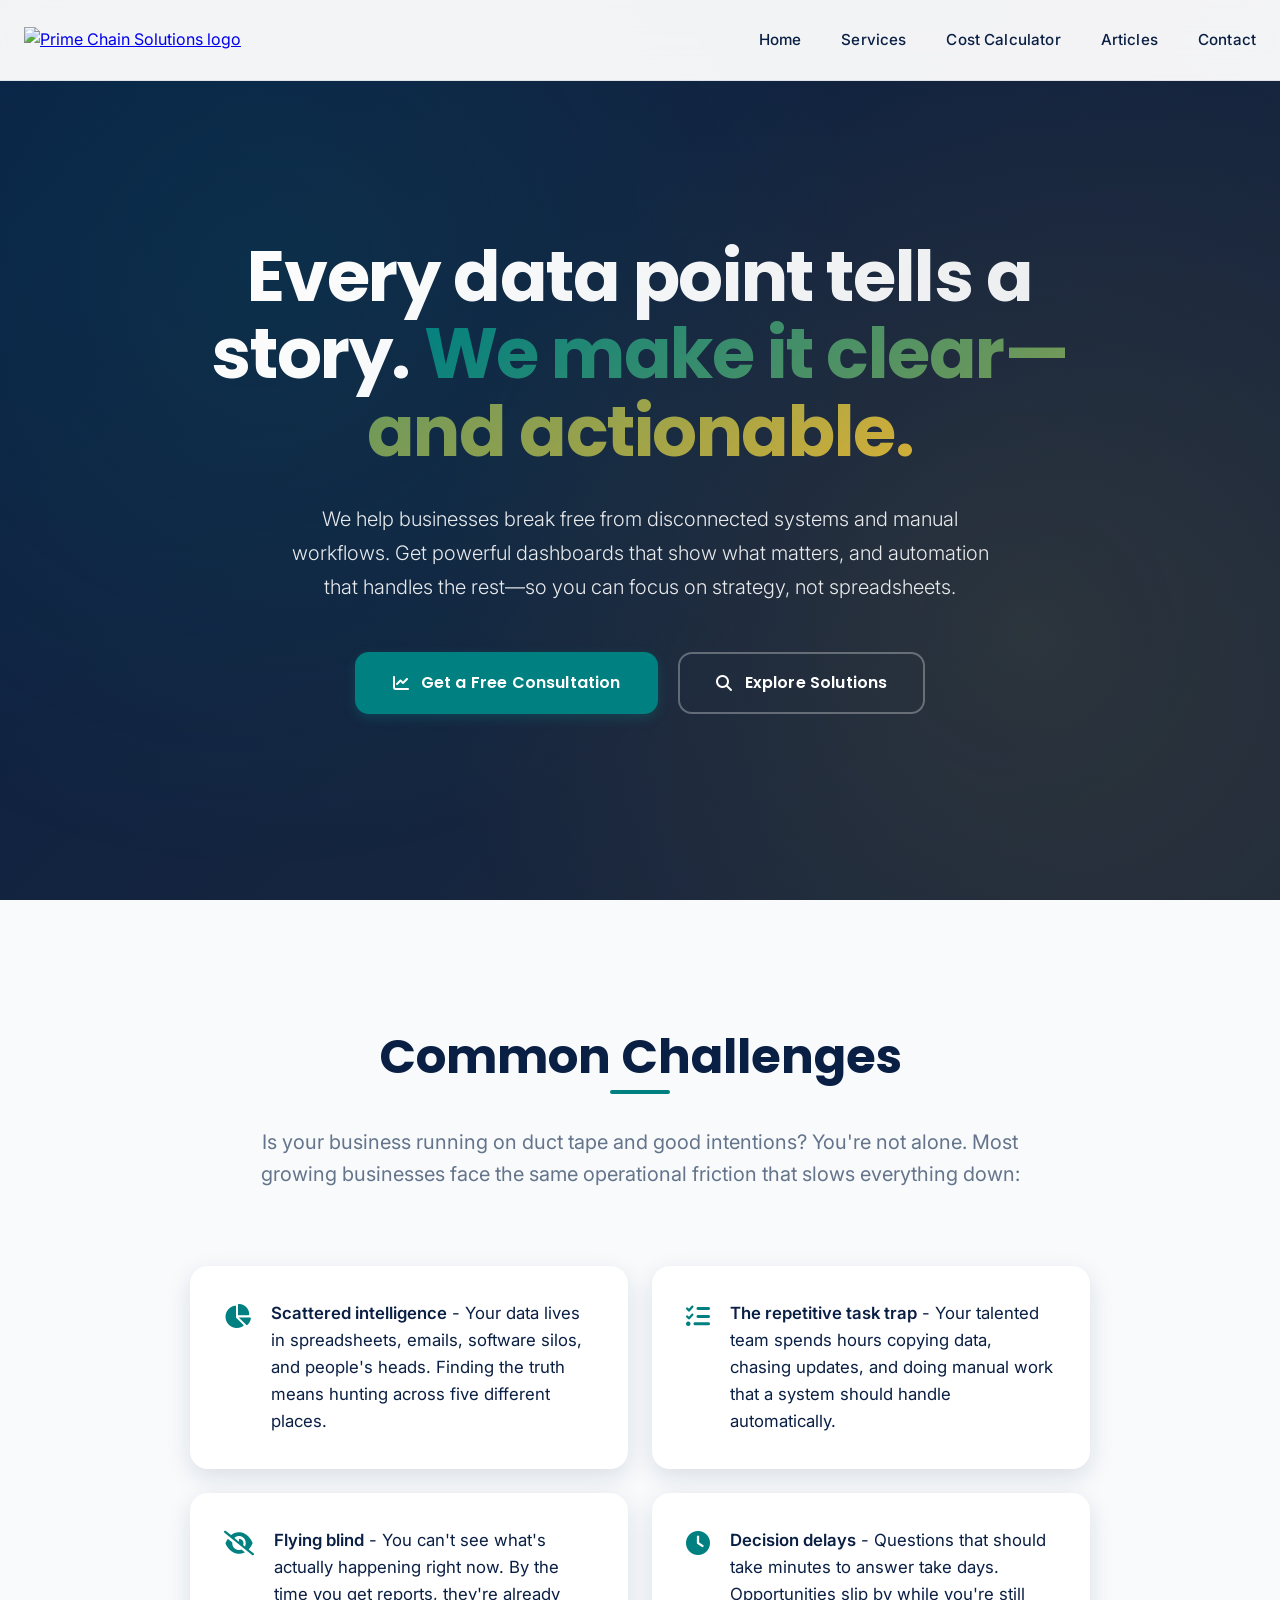
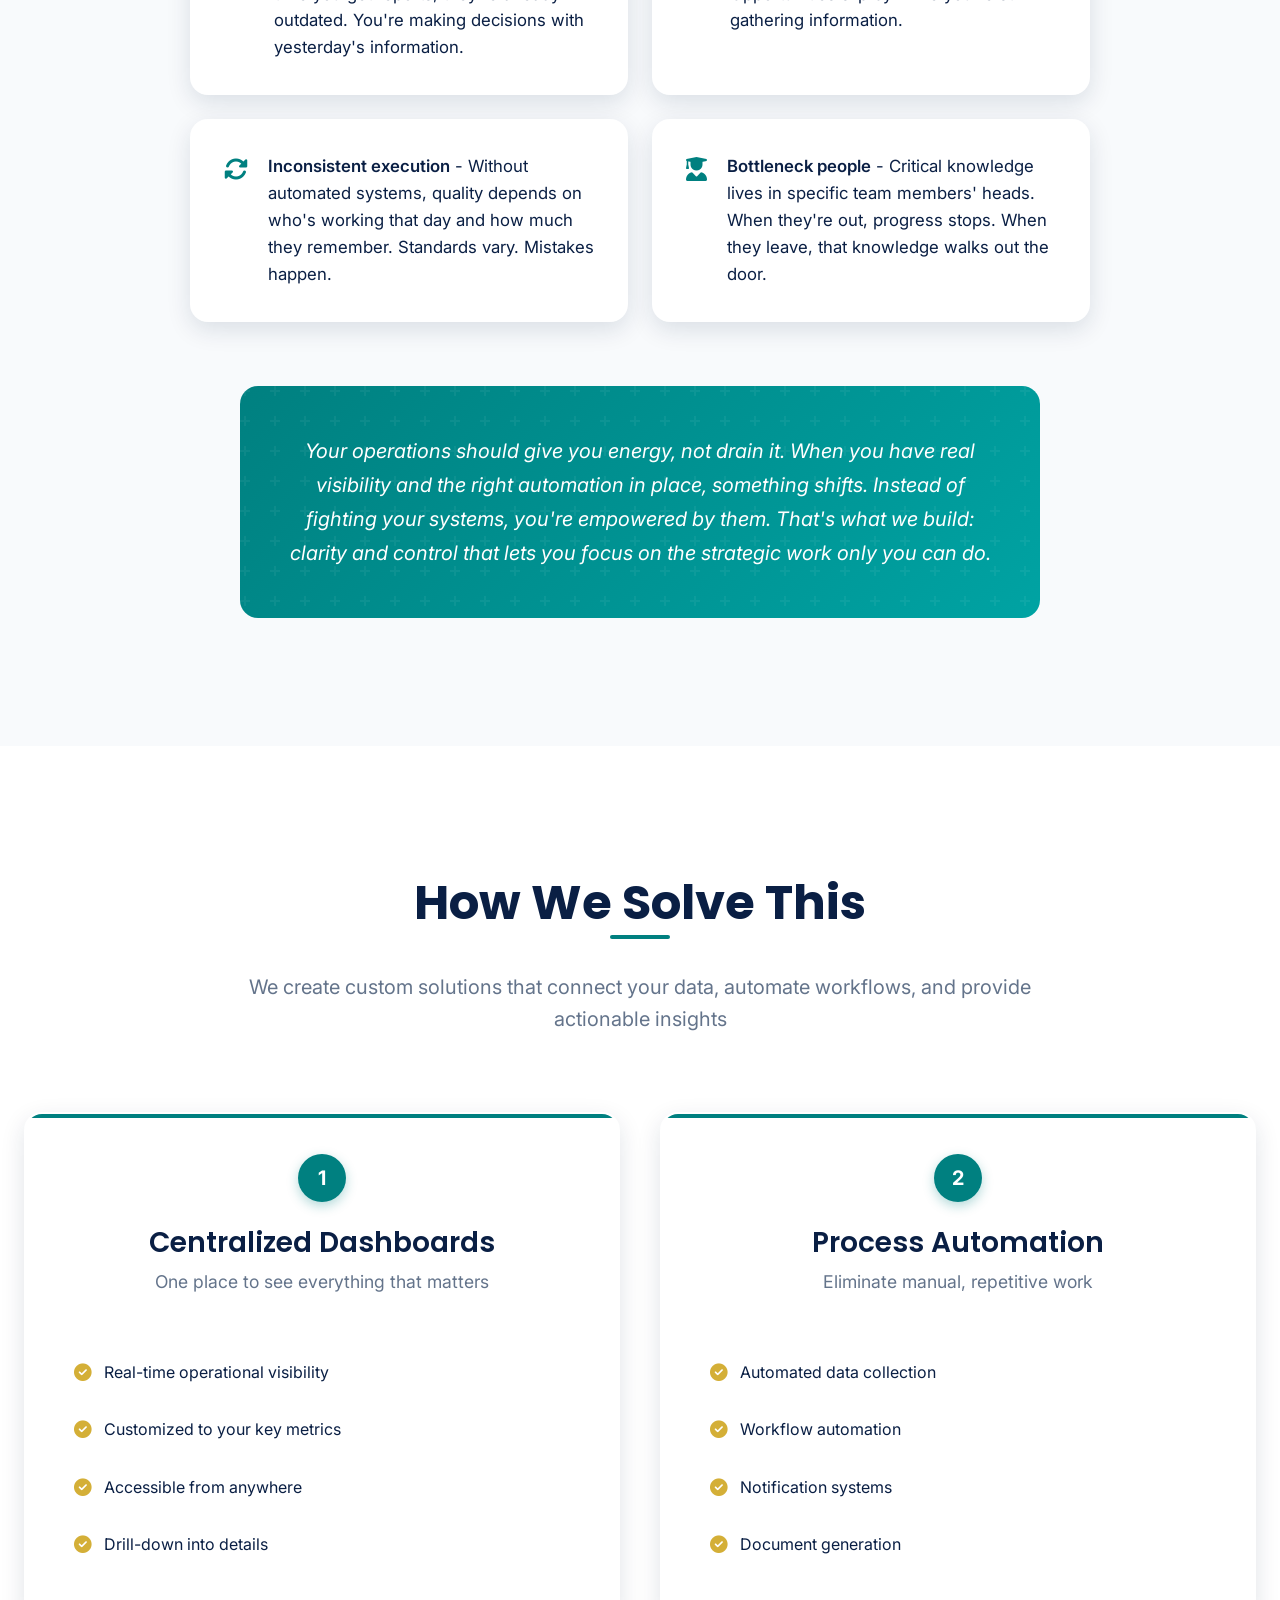
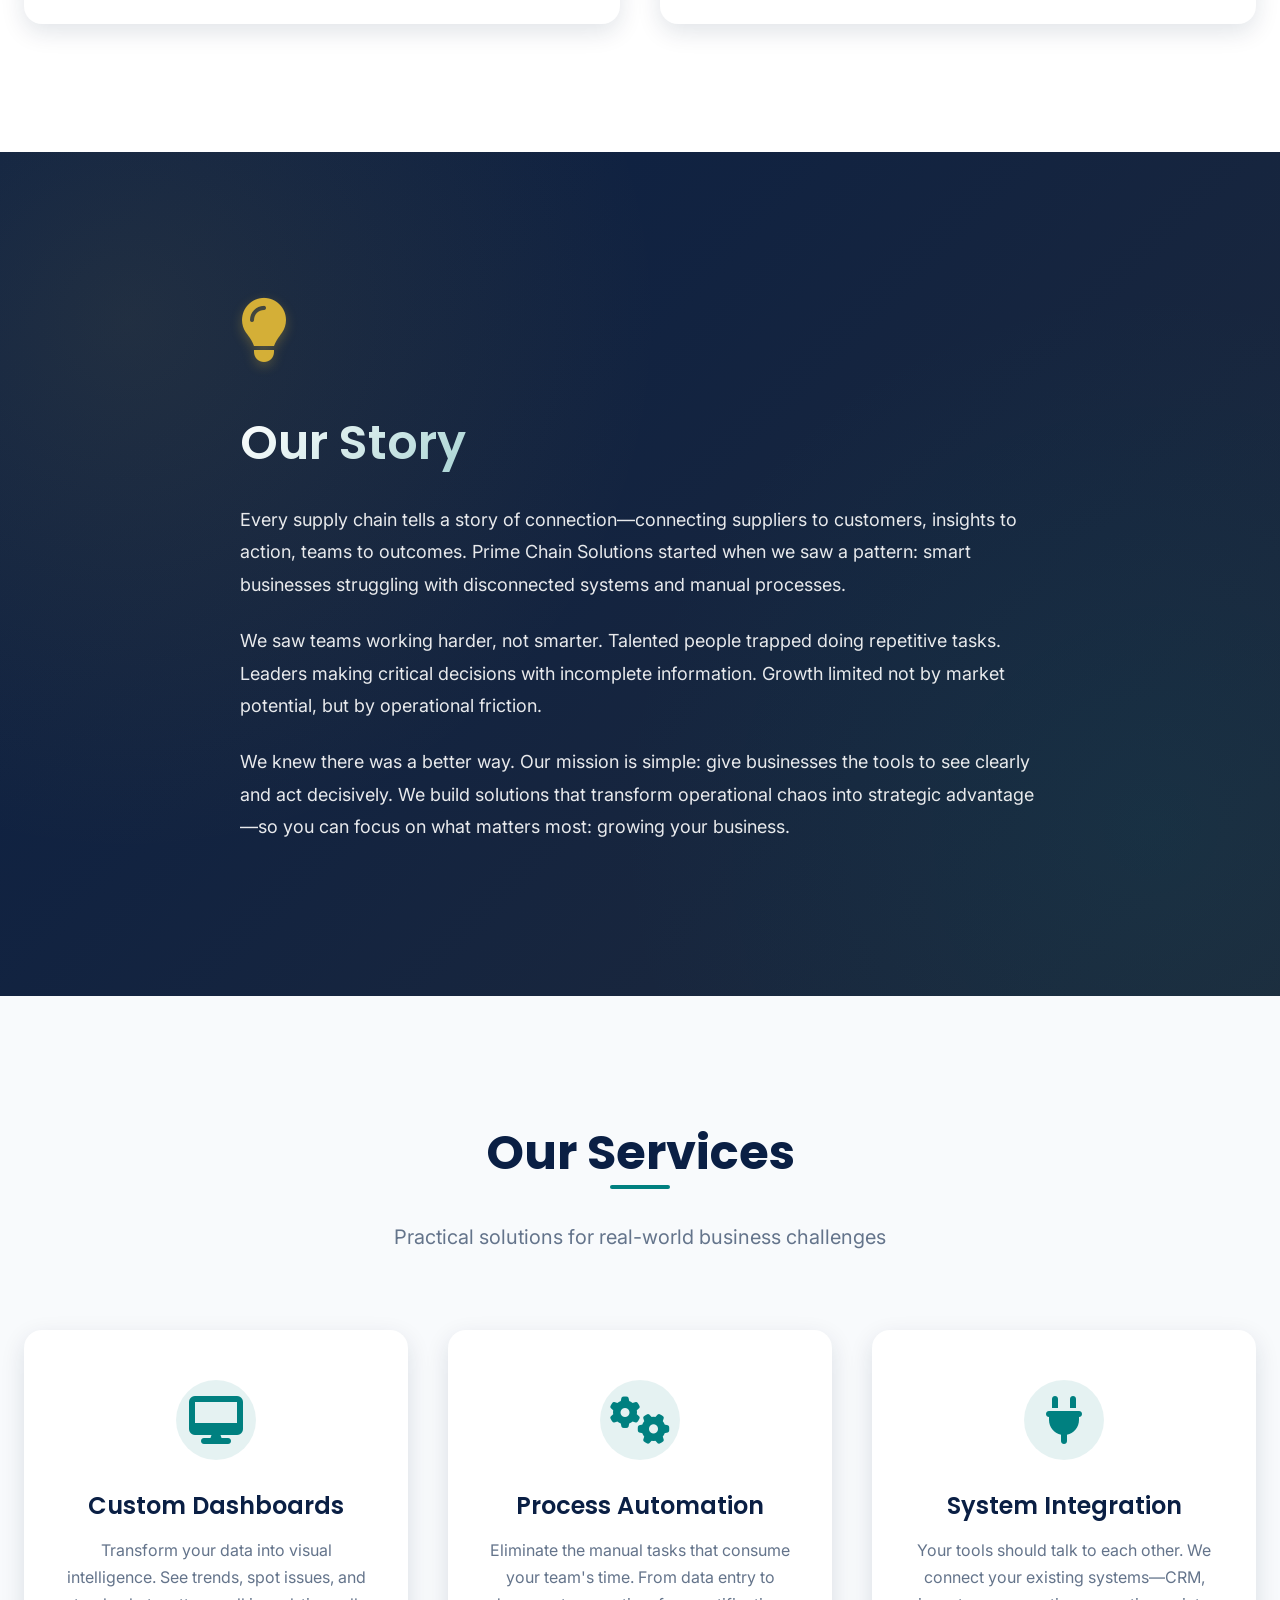
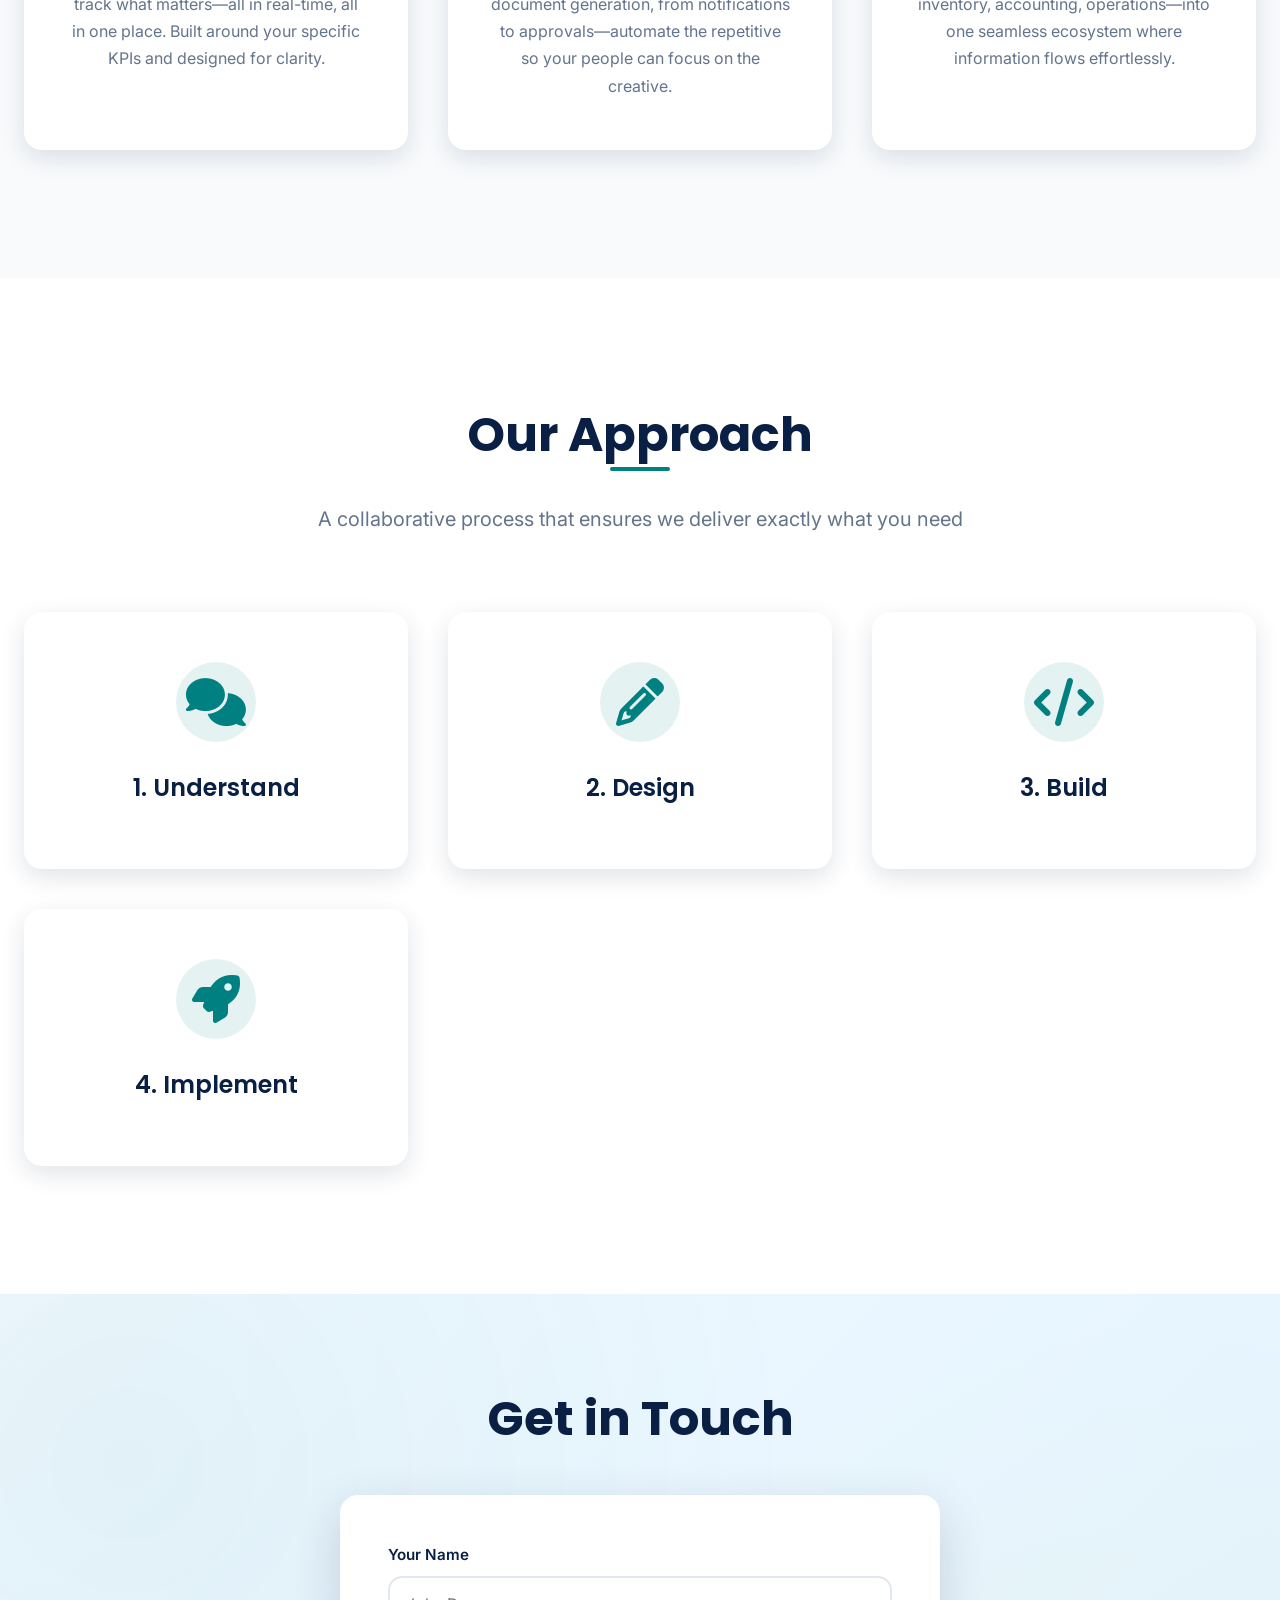
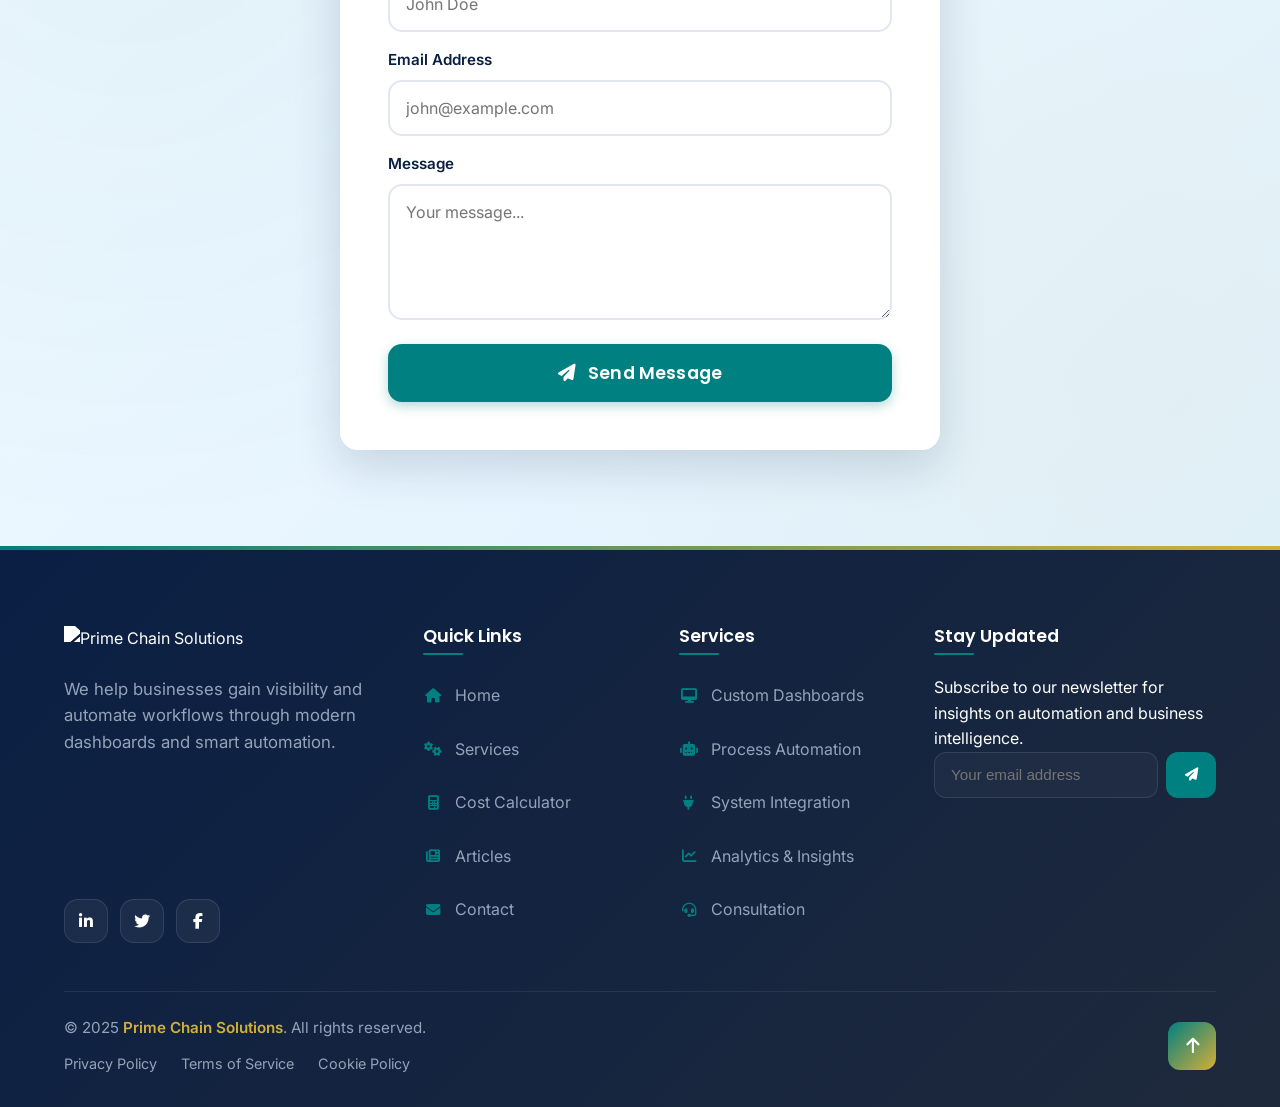
==== commit 94b50ceb: "Update index.html" ====
--- a/index.html
+++ b/index.html
@@ -1632,7 +1632,6 @@
                         <i class="fas fa-comments"></i>
                     </div>
                     <h4>1. Understand</h4>
-                    <p>Through in-depth consultations, we learn how your business really works—not just what the org chart says, but how information flows, where friction exists, and what success looks like to you.</p>
                 </div>
                 
                 <div class="card animate-fade-in delay-200">
@@ -1640,7 +1639,6 @@
                         <i class="fas fa-pencil-alt"></i>
                     </div>
                     <h4>2. Design</h4>
-                    <p>We create a solution blueprint tailored to your specific needs. You're involved throughout, ensuring we're solving the right problems in the right way. No surprises, just clarity.</p>
                 </div>
                 
                 <div class="card animate-fade-in delay-300">
@@ -1648,7 +1646,6 @@
                         <i class="fas fa-code"></i>
                     </div>
                     <h4>3. Build</h4>
-                    <p>We develop your solution using modern, proven technologies. You get regular updates and early previews. We welcome feedback and adapt as we learn together.</p>
                 </div>
                 
                 <div class="card animate-fade-in delay-400">
@@ -1656,7 +1653,6 @@
                         <i class="fas fa-rocket"></i>
                     </div>
                     <h4>4. Implement</h4>
-                    <p>Launch is just the beginning. We provide comprehensive training, detailed documentation, and hands-on support to ensure your team is confident and capable from day one.</p>
                 </div>
             </div>
         </div>
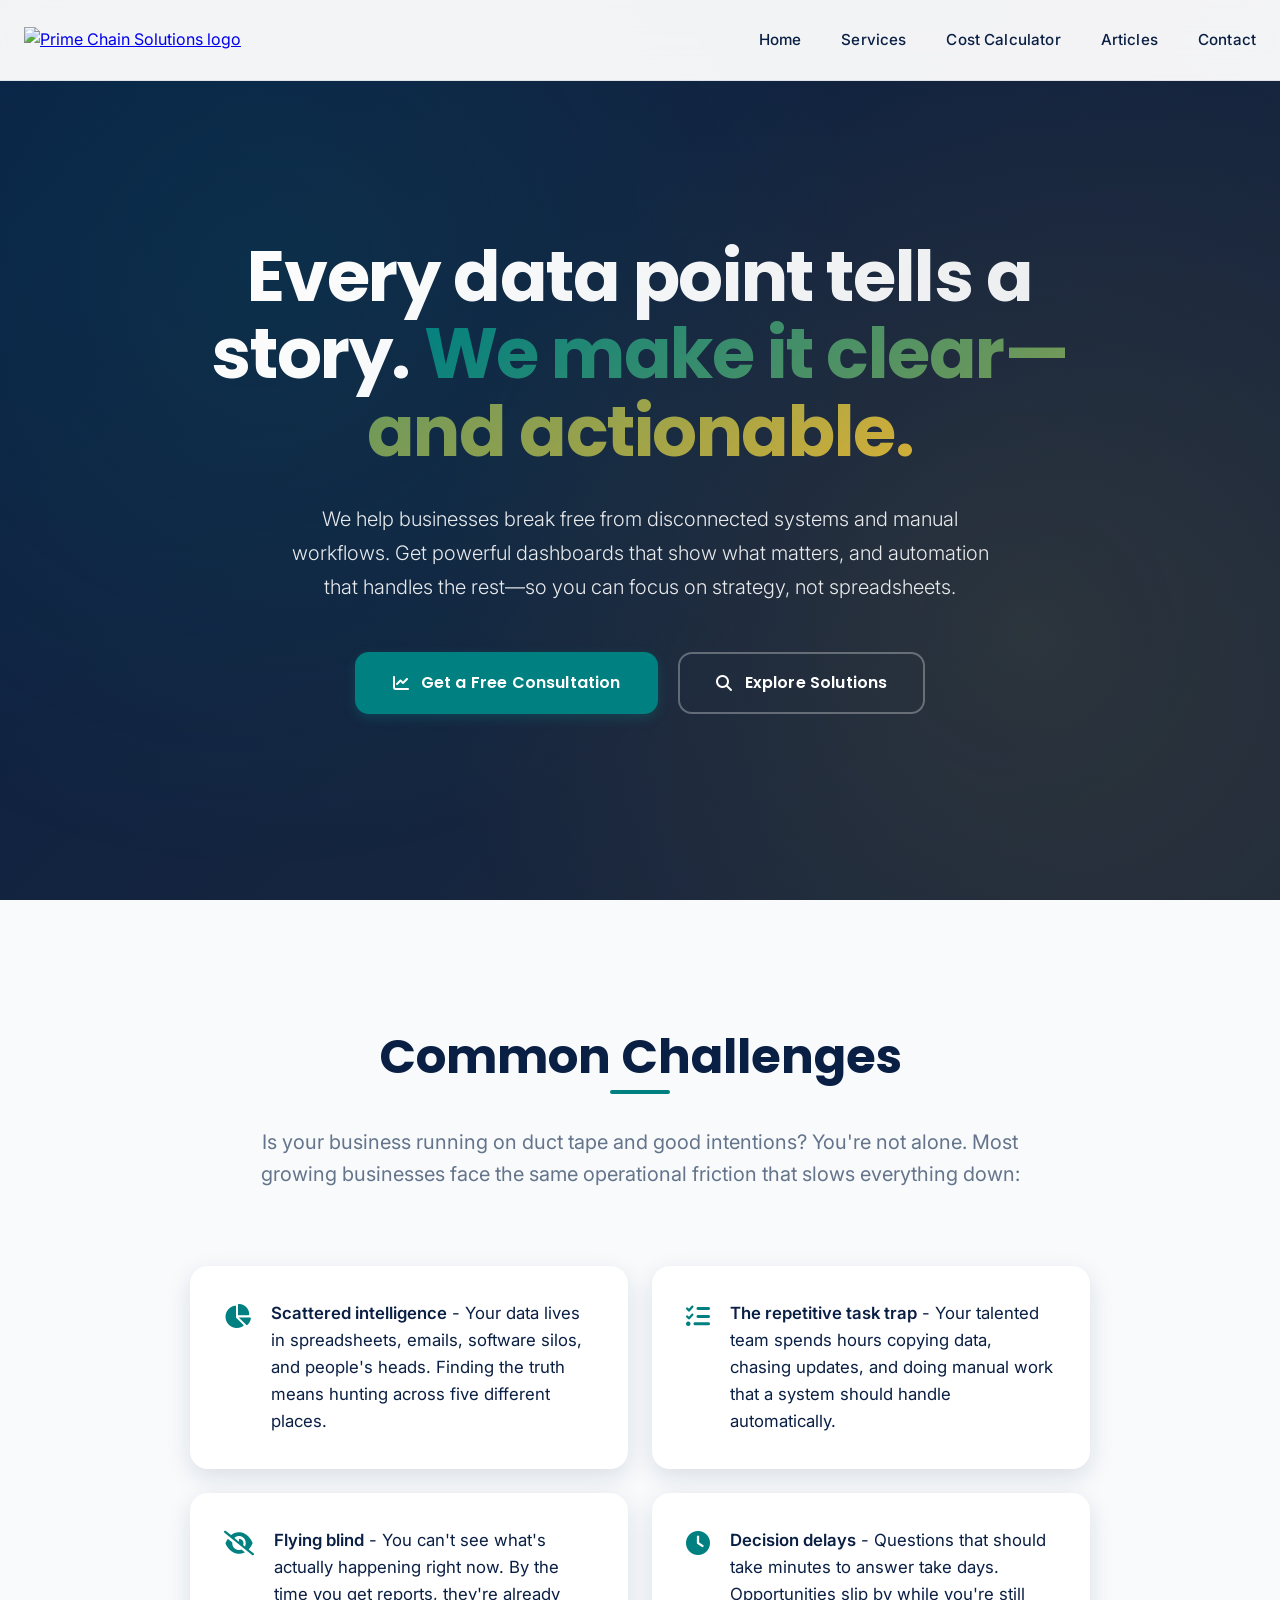
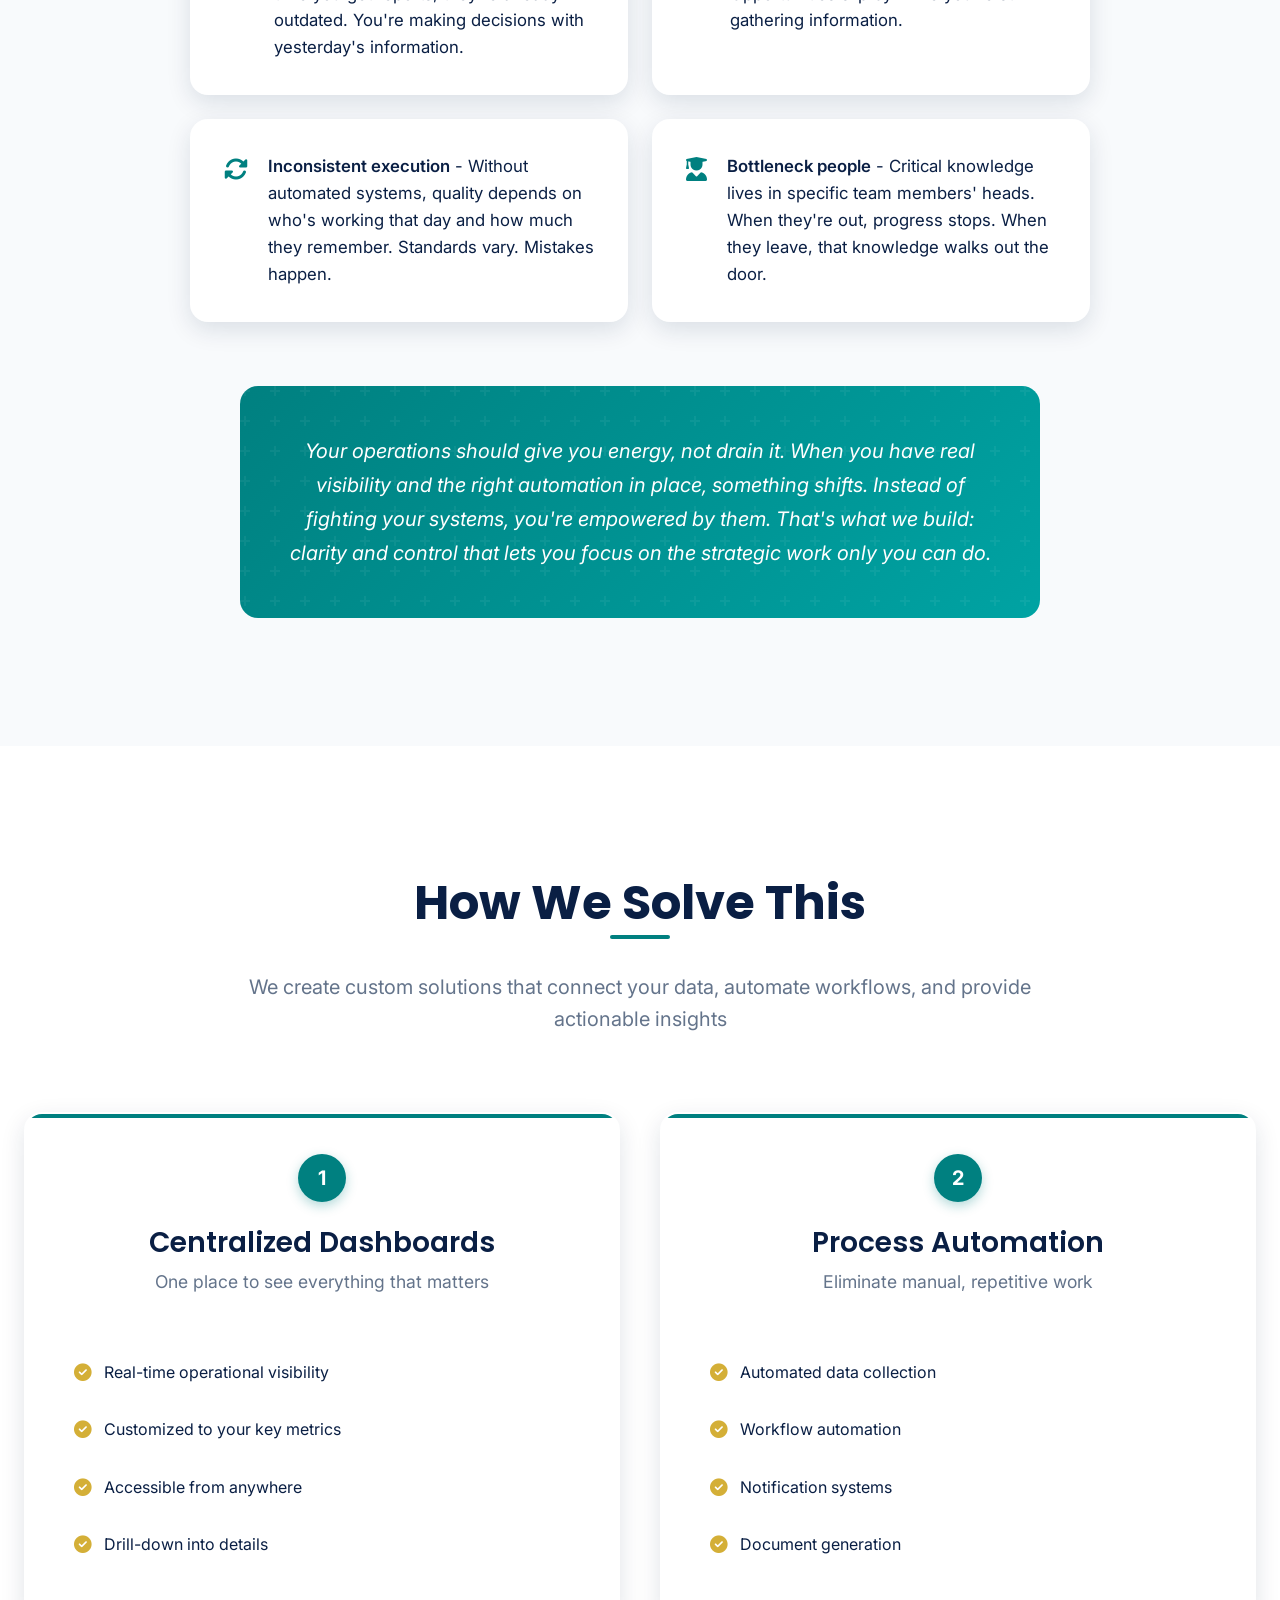
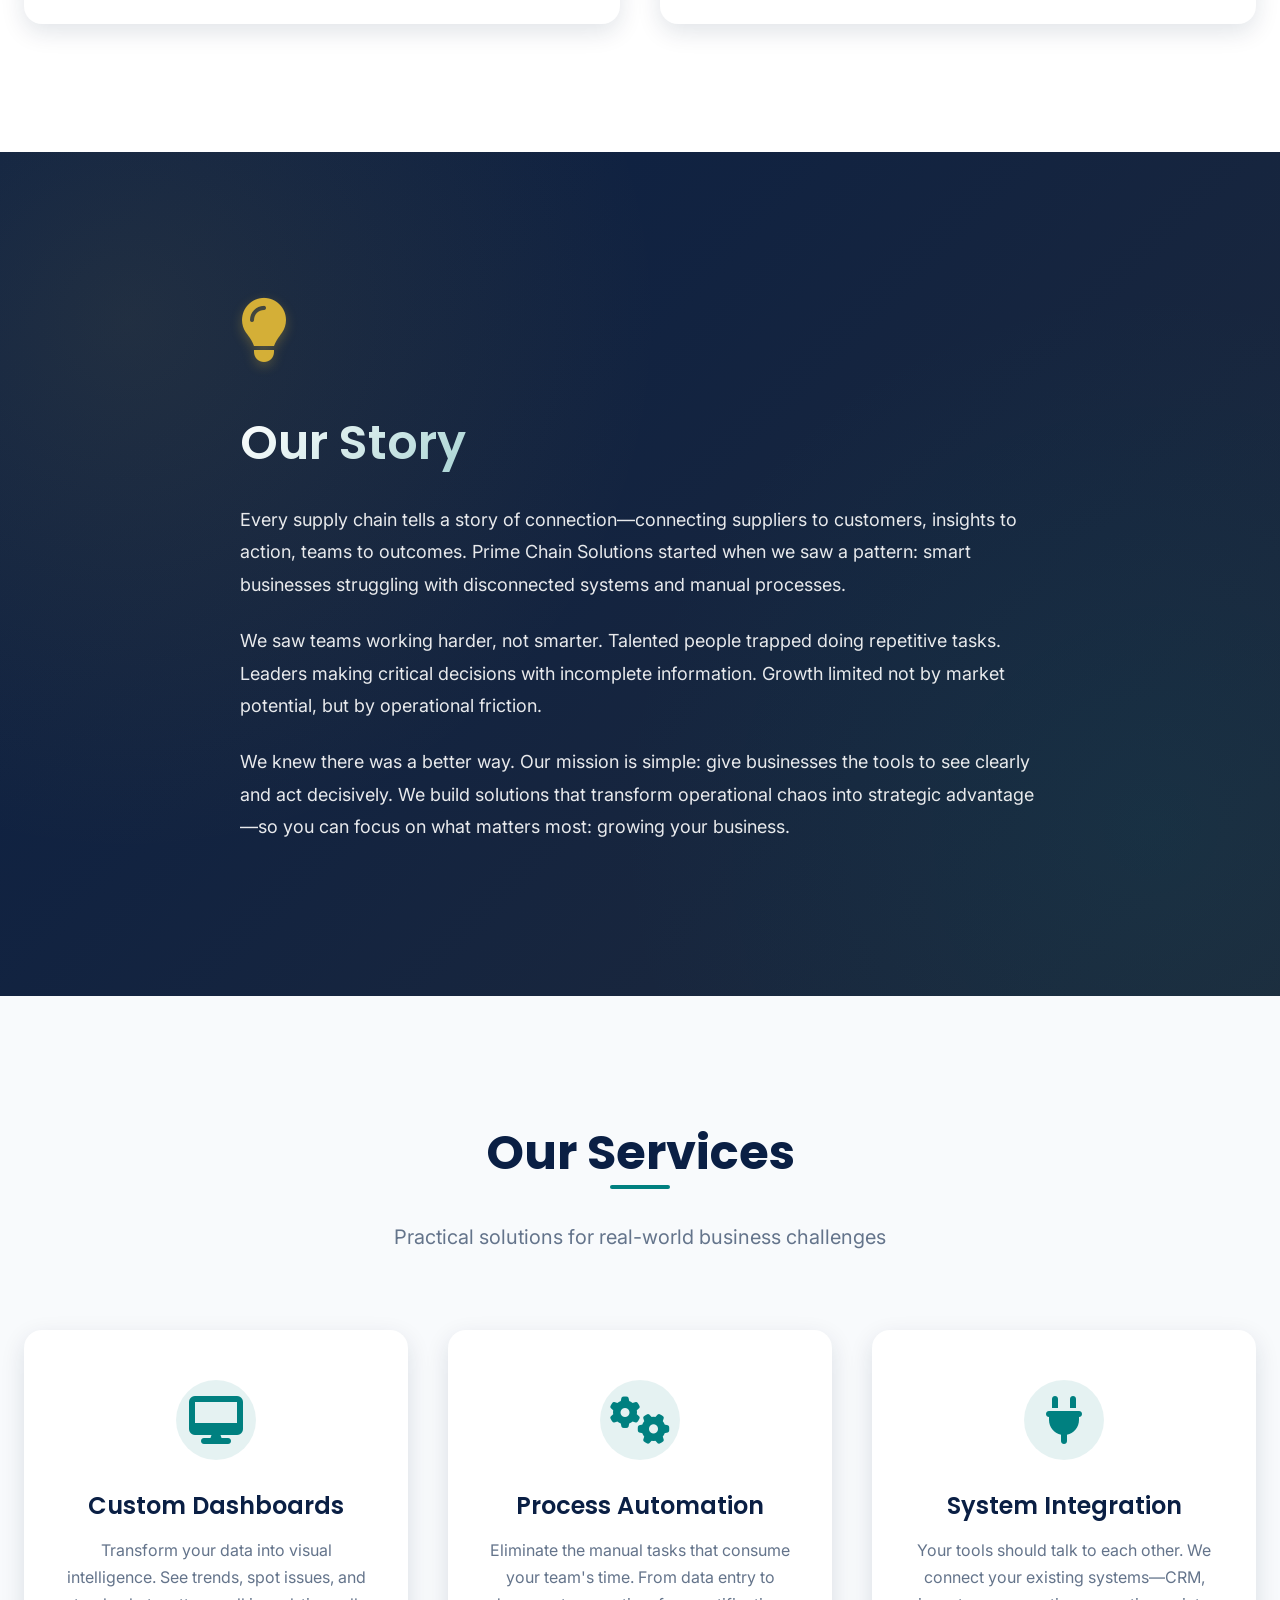
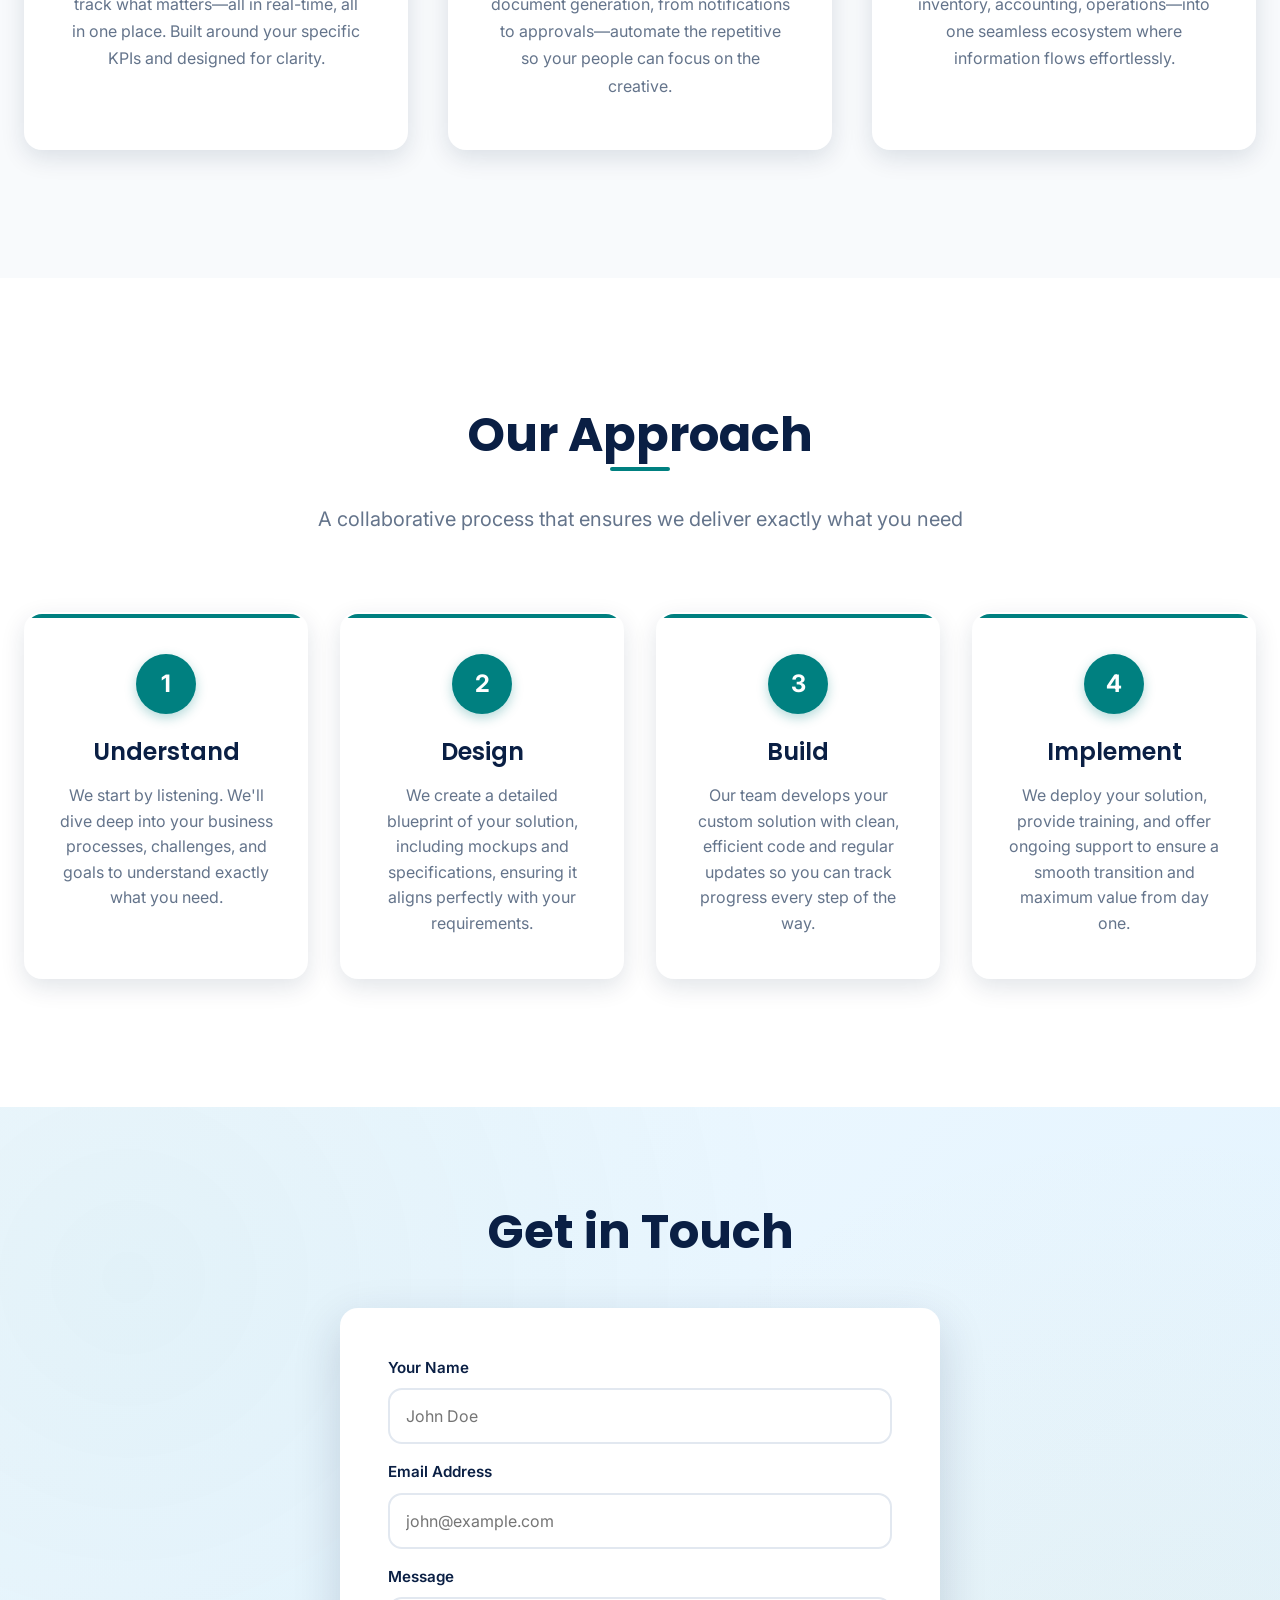
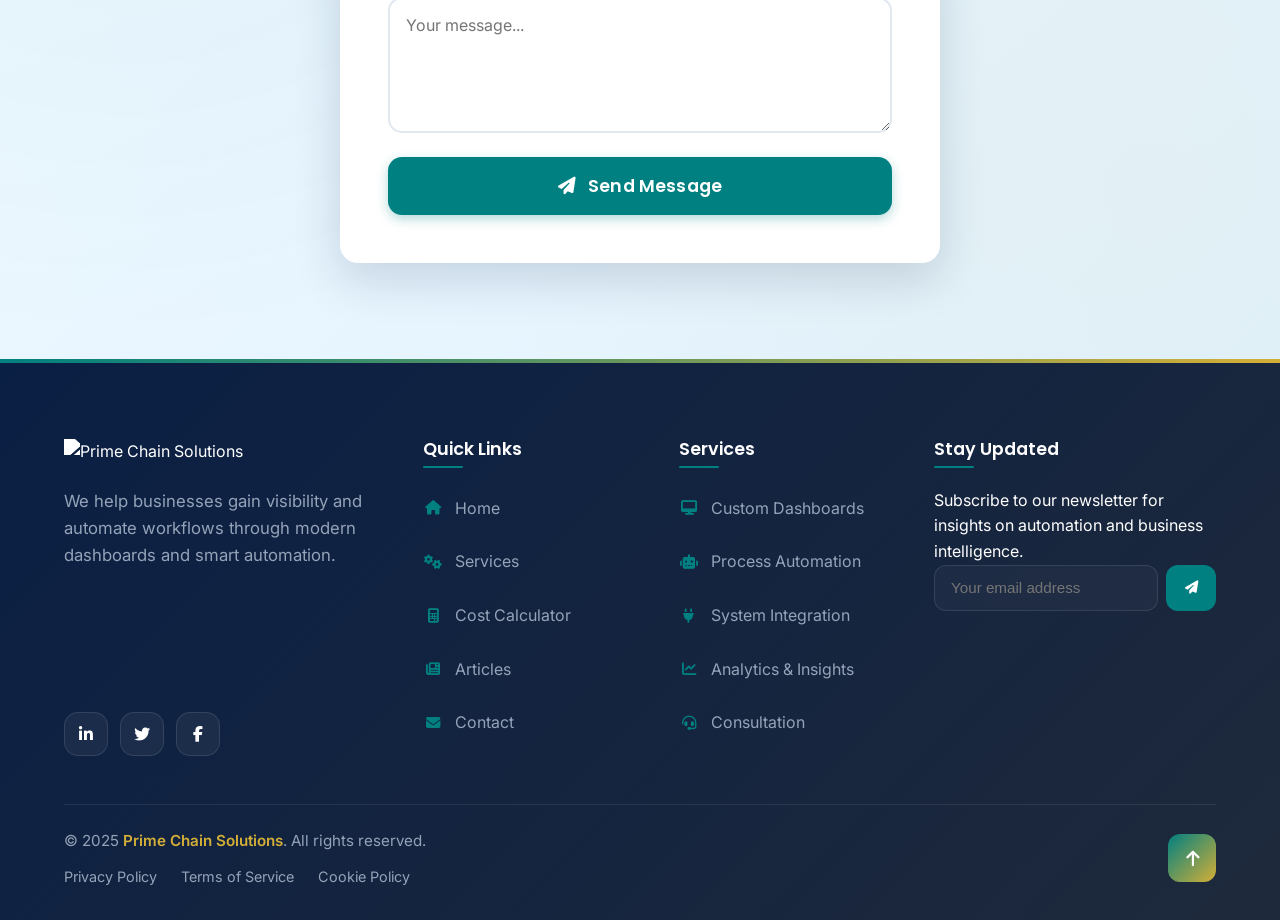
==== commit f88bf943: "Update index.html" ====
--- a/index.html
+++ b/index.html
@@ -628,84 +628,93 @@
         .approach-grid {
             display: grid;
             grid-template-columns: repeat(4, 1fr);
-            gap: 1.25rem; /* Slightly reduced gap */
+            gap: 2rem;
+            margin-top: 3rem;
         }
         
         .approach-step {
+            background: var(--bg-light);
+            border-radius: var(--radius-lg);
+            padding: 2.5rem 2rem;
+            box-shadow: var(--shadow-md);
             text-align: center;
-            padding: 1.25rem; /* Reduced padding */
-            background: var(--card-bg);
-            border-radius: var(--radius-lg);
-            box-shadow: var(--shadow-soft);
-            transition: transform 0.3s ease, box-shadow 0.3s ease;
-            min-height: 200px; /* Ensure consistent height */
+            transition: all var(--transition-base);
+            border: 2px solid transparent;
+            height: 100%;
             display: flex;
             flex-direction: column;
-            justify-content: center;
-            overflow: hidden; /* Prevent content overflow */
+            align-items: center;
+            position: relative;
+            overflow: hidden;
+        }
+        
+        .approach-step::before {
+            content: '';
+            position: absolute;
+            top: 0;
+            left: 0;
+            right: 0;
+            height: 4px;
+            background: var(--primary-teal);
         }
         
         .approach-step:hover {
-            transform: translateY(-5px);
+            transform: translateY(-8px);
             box-shadow: var(--shadow-hover);
+            border-color: var(--primary-teal);
         }
         
         .approach-step .step-number {
-            display: inline-flex;
+            display: flex;
             align-items: center;
             justify-content: center;
-            width: 45px; /* Slightly smaller */
-            height: 45px;
-            background: var(--primary);
-            color: white;
+            width: 60px;
+            height: 60px;
+            background: var(--primary-teal);
+            color: var(--text-light);
             border-radius: 50%;
-            font-size: 1.1rem;
             font-weight: 700;
-            margin: 0 auto 0.75rem; /* Center and adjust spacing */
+            font-size: 1.5rem;
+            margin-bottom: 1.5rem;
             box-shadow: 0 4px 12px rgba(0, 128, 128, 0.3);
         }
         
         .approach-step h3 {
-            font-size: 1.1rem;
-            margin-bottom: 0.5rem;
-            line-height: 1.3;
-            padding: 0 0.5rem; /* Prevent text touching edges */
+            font-size: 1.5rem;
+            margin-bottom: 1rem;
+            color: var(--text-dark);
         }
         
         .approach-step p {
-            font-size: 0.85rem;
-            line-height: 1.5;
-            padding: 0 0.5rem; /* Prevent text touching edges */
-            flex-grow: 1; /* Make paragraph fill available space */
-        }
-        
-        /* Responsive behavior */
+            color: var(--text-muted);
+            line-height: 1.6;
+            font-size: 1rem;
+            flex-grow: 1;
+        }
+        
+        /* Responsive design for approach section */
         @media (max-width: 1200px) {
             .approach-grid {
                 grid-template-columns: repeat(2, 1fr);
-                gap: 1.5rem;
-                max-width: 800px;
-                margin: 0 auto;
-            }
-            
-            .approach-step {
-                padding: 1.75rem;
+                gap: 2rem;
+                max-width: 900px;
+                margin: 3rem auto 0;
             }
         }
         
         @media (max-width: 768px) {
             .approach-grid {
                 grid-template-columns: 1fr;
-                gap: 1.25rem;
+                gap: 1.5rem;
                 max-width: 500px;
-                margin: 0 auto;
+                margin: 3rem auto 0;
             }
             
             .approach-step {
-                padding: 1.5rem;
-            }
-        }
-        
+                padding: 2rem 1.5rem;
+            }
+        }
+                
         /* ===== CONTACT SECTION ===== */
         .contact-section {
             background: linear-gradient(135deg, #F0F9FF 0%, #E0F2FE 100%);
@@ -1618,7 +1627,7 @@
         </div>
     </section>
     
-    <!-- Approach Section -->
+   <!-- Approach Section -->
     <section class="section" id="approach">
         <div class="container">
             <div class="section-header">
@@ -1626,33 +1635,29 @@
                 <p class="subtitle">A collaborative process that ensures we deliver exactly what you need</p>
             </div>
             
-            <div class="services-grid">
-                <div class="card animate-fade-in delay-100">
-                    <div class="card-icon">
-                        <i class="fas fa-comments"></i>
-                    </div>
-                    <h4>1. Understand</h4>
+            <div class="approach-grid">
+                <div class="approach-step animate-fade-in delay-100">
+                    <div class="step-number">1</div>
+                    <h3>Understand</h3>
+                    <p>We start by listening. We'll dive deep into your business processes, challenges, and goals to understand exactly what you need.</p>
                 </div>
                 
-                <div class="card animate-fade-in delay-200">
-                    <div class="card-icon">
-                        <i class="fas fa-pencil-alt"></i>
-                    </div>
-                    <h4>2. Design</h4>
+                <div class="approach-step animate-fade-in delay-200">
+                    <div class="step-number">2</div>
+                    <h3>Design</h3>
+                    <p>We create a detailed blueprint of your solution, including mockups and specifications, ensuring it aligns perfectly with your requirements.</p>
                 </div>
                 
-                <div class="card animate-fade-in delay-300">
-                    <div class="card-icon">
-                        <i class="fas fa-code"></i>
-                    </div>
-                    <h4>3. Build</h4>
+                <div class="approach-step animate-fade-in delay-300">
+                    <div class="step-number">3</div>
+                    <h3>Build</h3>
+                    <p>Our team develops your custom solution with clean, efficient code and regular updates so you can track progress every step of the way.</p>
                 </div>
                 
-                <div class="card animate-fade-in delay-400">
-                    <div class="card-icon">
-                        <i class="fas fa-rocket"></i>
-                    </div>
-                    <h4>4. Implement</h4>
+                <div class="approach-step animate-fade-in delay-400">
+                    <div class="step-number">4</div>
+                    <h3>Implement</h3>
+                    <p>We deploy your solution, provide training, and offer ongoing support to ensure a smooth transition and maximum value from day one.</p>
                 </div>
             </div>
         </div>
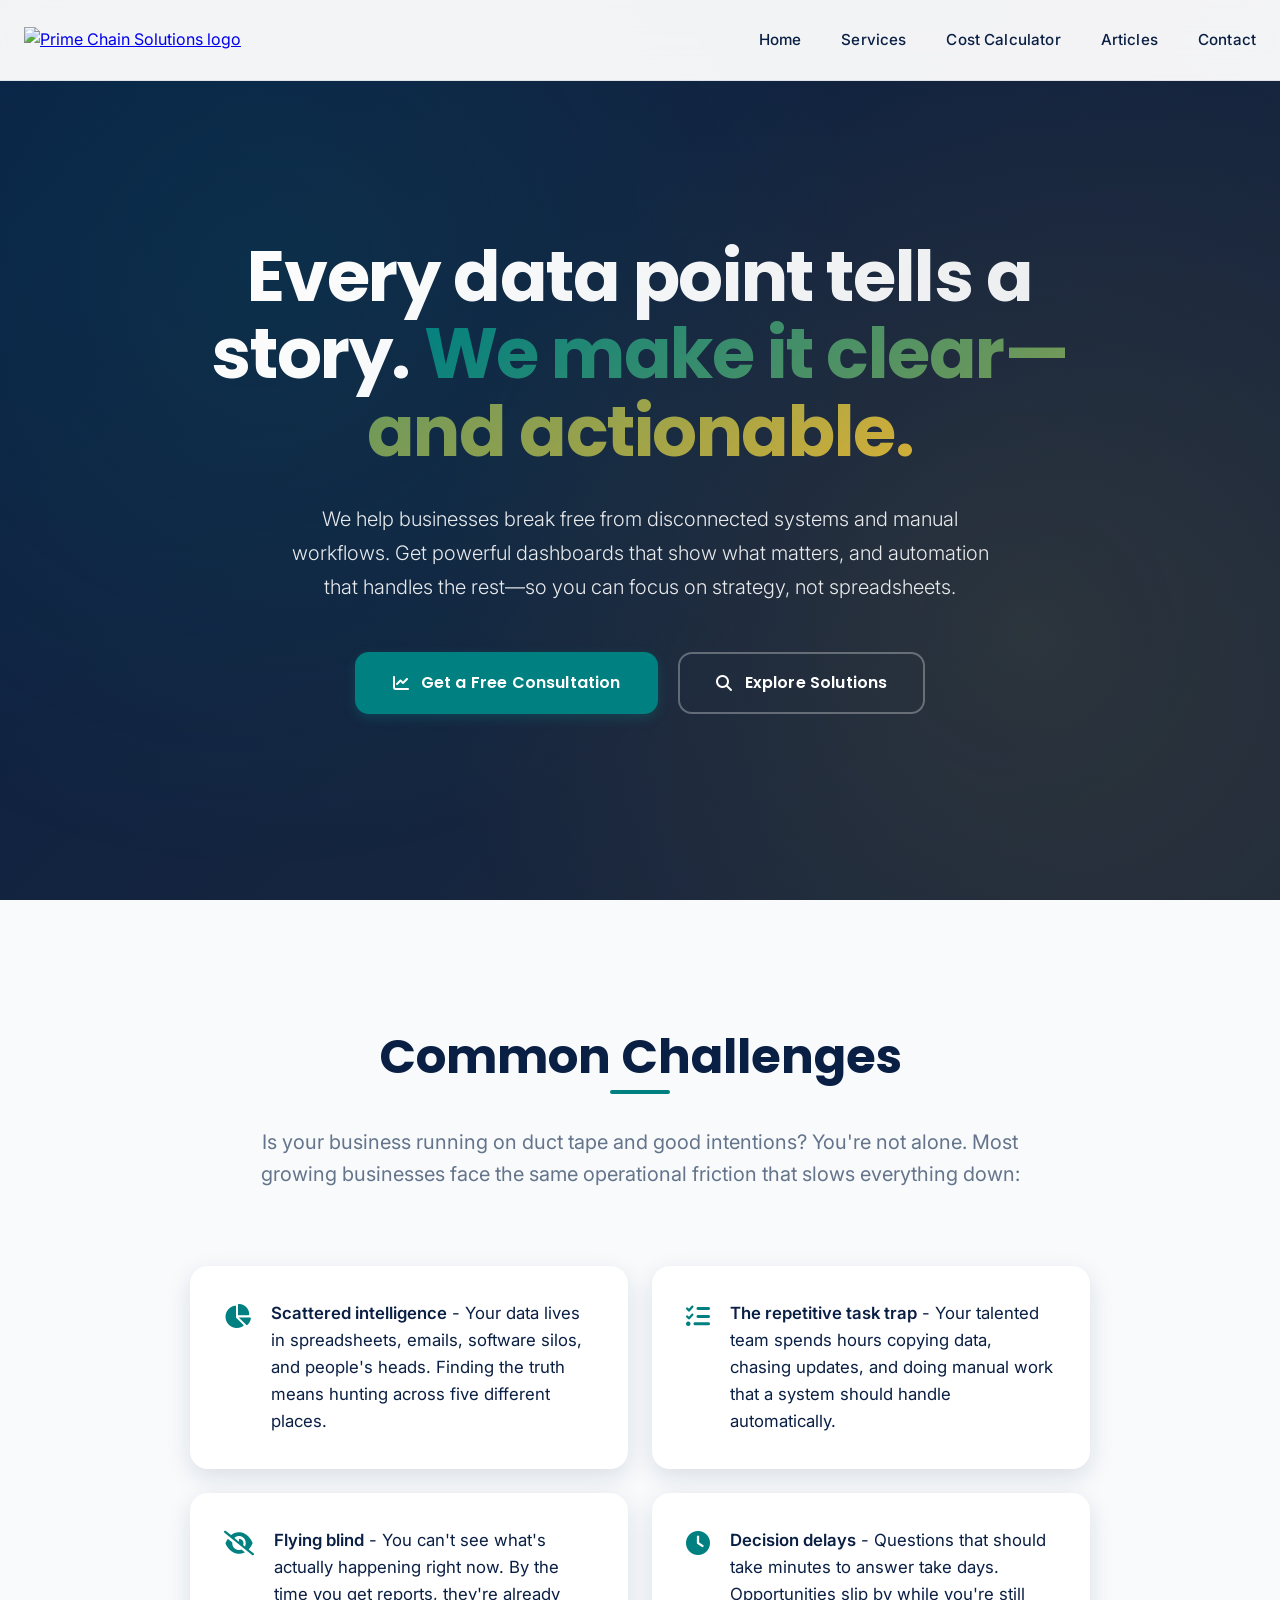
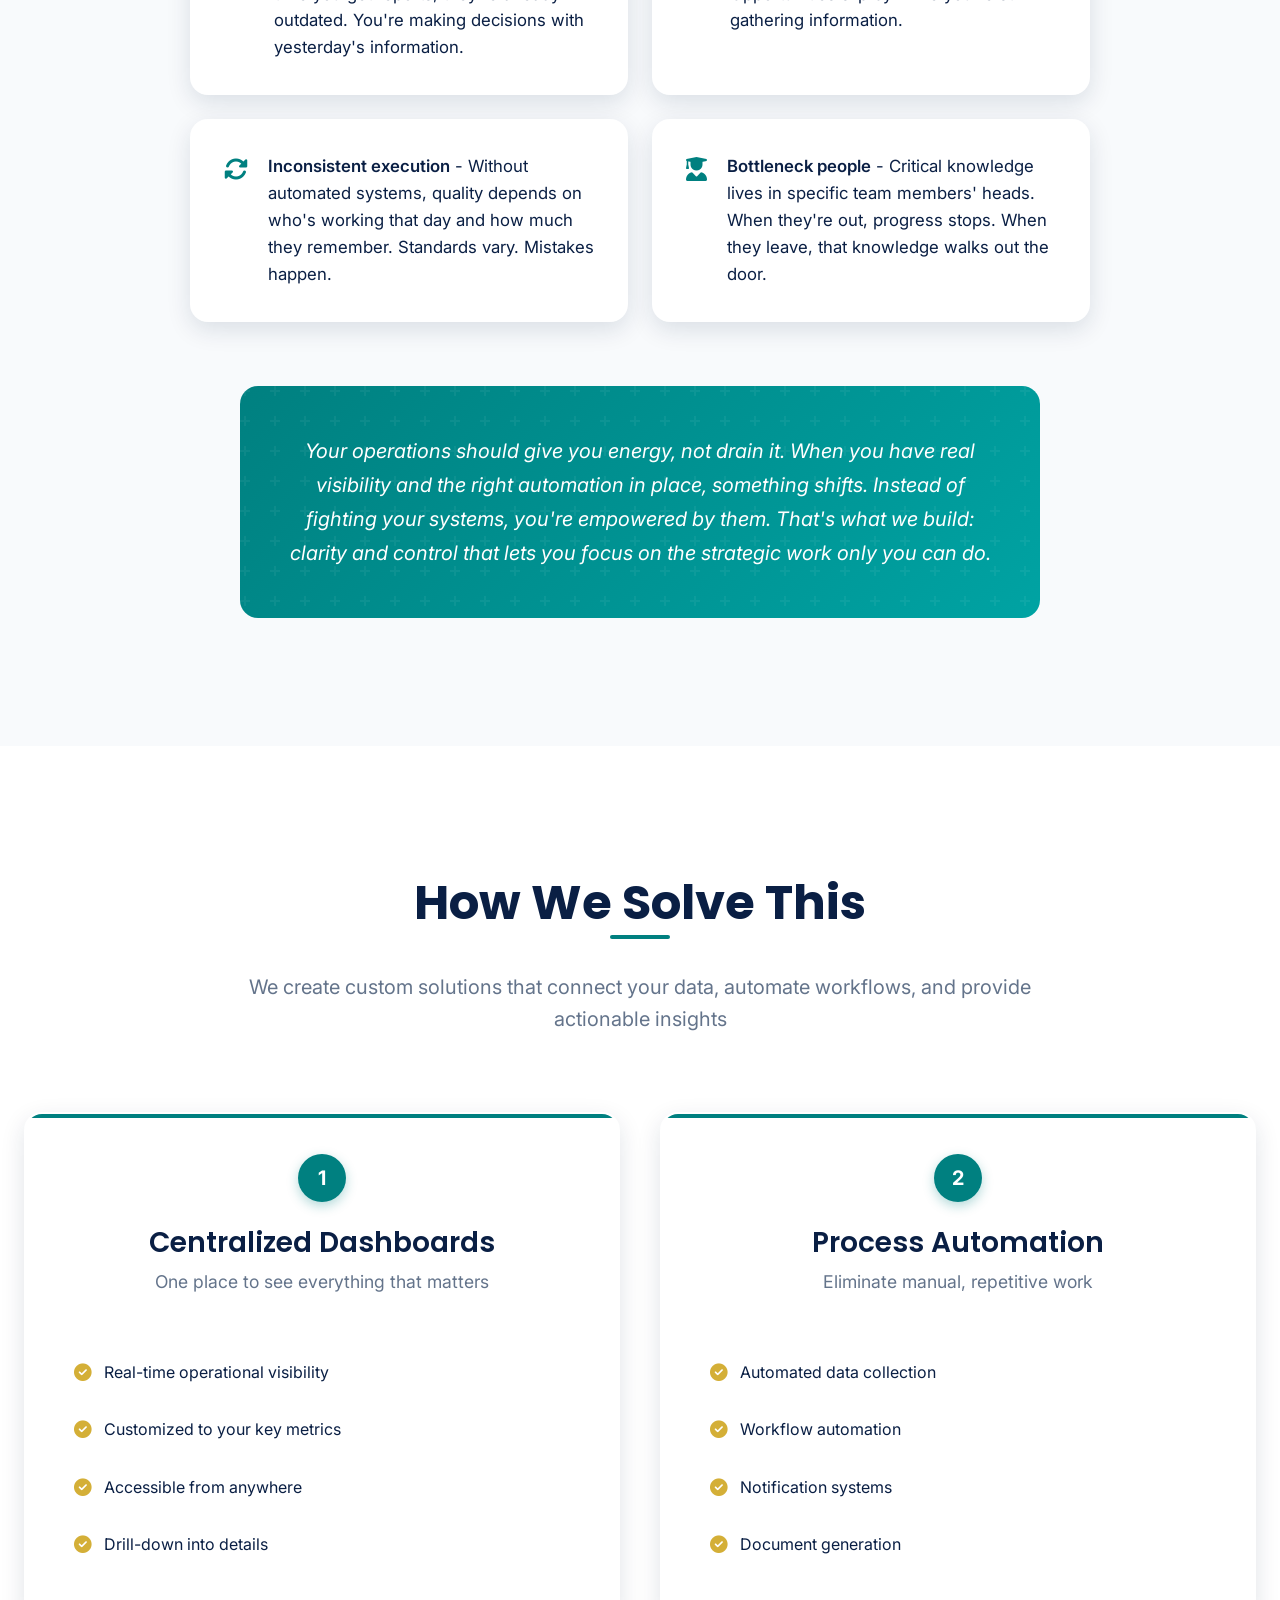
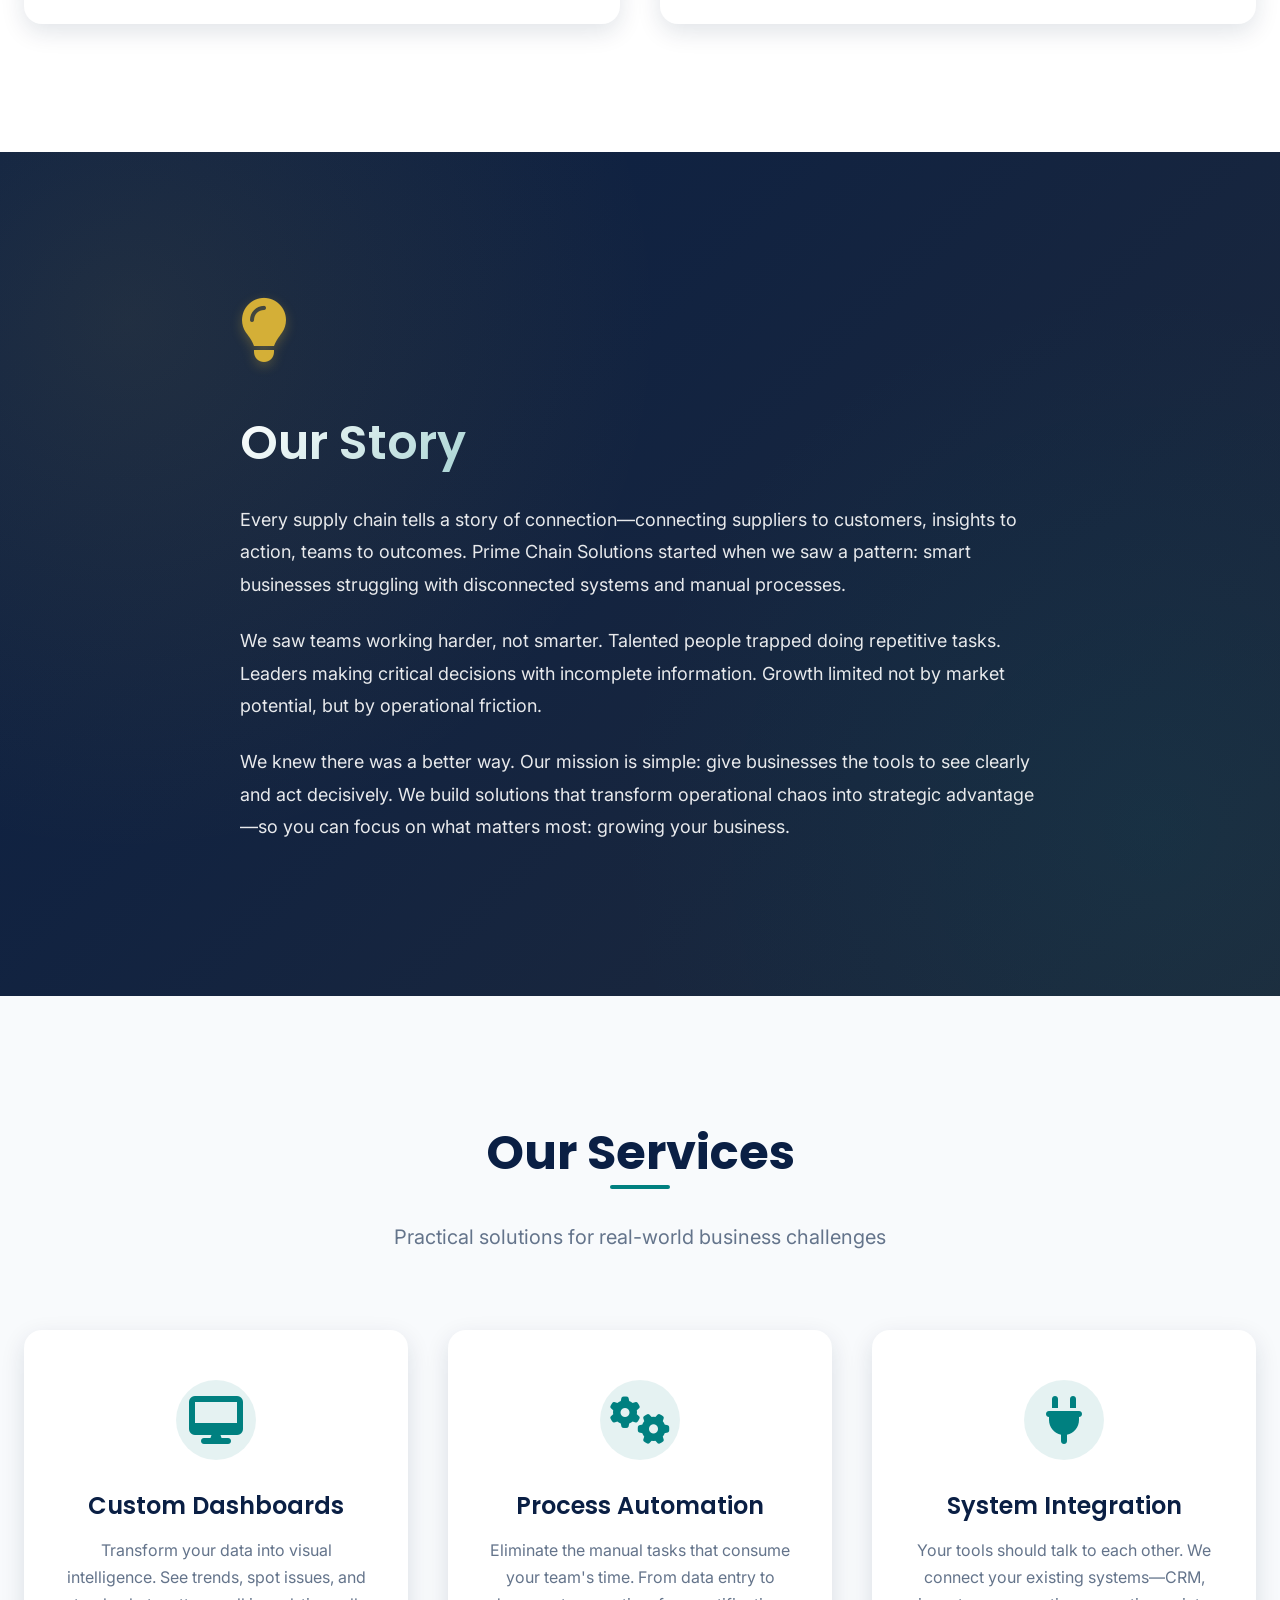
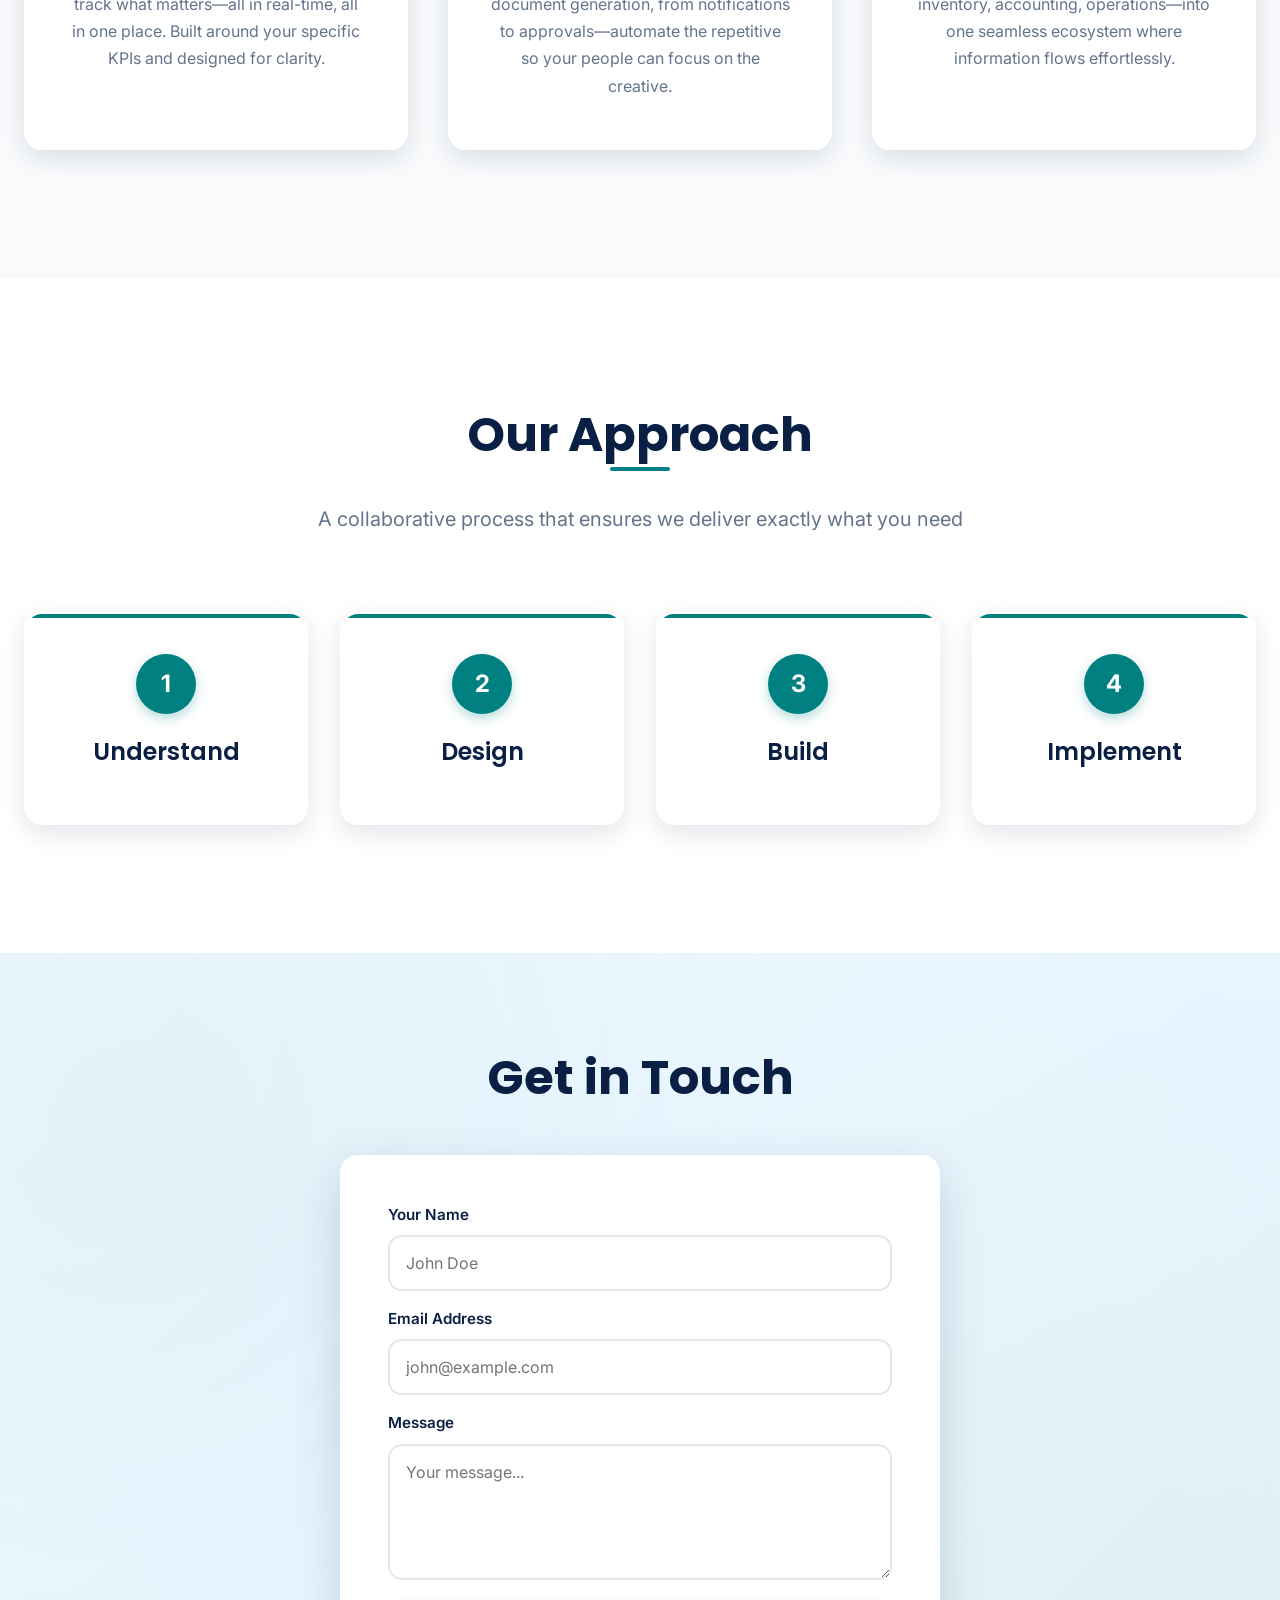
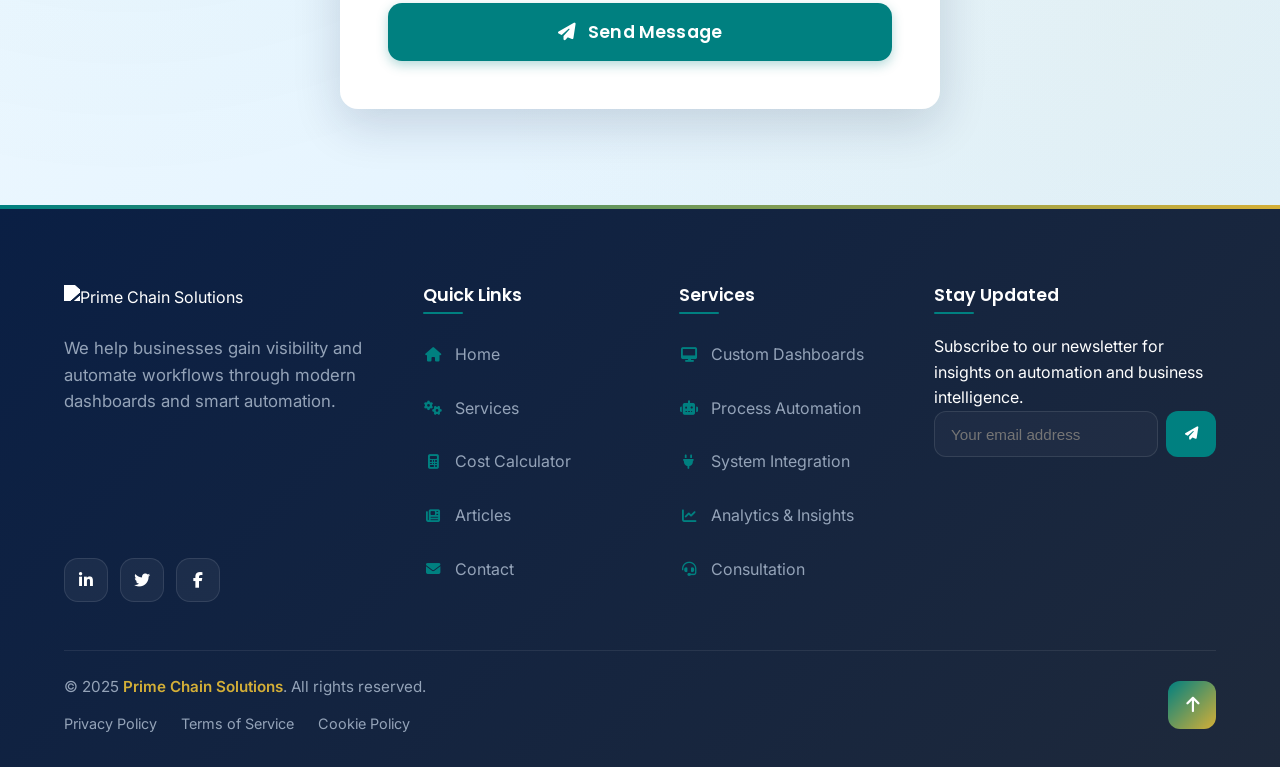
==== commit 03ae37f7: "Update index.html" ====
--- a/index.html
+++ b/index.html
@@ -1639,25 +1639,21 @@
                 <div class="approach-step animate-fade-in delay-100">
                     <div class="step-number">1</div>
                     <h3>Understand</h3>
-                    <p>We start by listening. We'll dive deep into your business processes, challenges, and goals to understand exactly what you need.</p>
                 </div>
                 
                 <div class="approach-step animate-fade-in delay-200">
                     <div class="step-number">2</div>
                     <h3>Design</h3>
-                    <p>We create a detailed blueprint of your solution, including mockups and specifications, ensuring it aligns perfectly with your requirements.</p>
                 </div>
                 
                 <div class="approach-step animate-fade-in delay-300">
                     <div class="step-number">3</div>
                     <h3>Build</h3>
-                    <p>Our team develops your custom solution with clean, efficient code and regular updates so you can track progress every step of the way.</p>
                 </div>
                 
                 <div class="approach-step animate-fade-in delay-400">
                     <div class="step-number">4</div>
                     <h3>Implement</h3>
-                    <p>We deploy your solution, provide training, and offer ongoing support to ensure a smooth transition and maximum value from day one.</p>
                 </div>
             </div>
         </div>
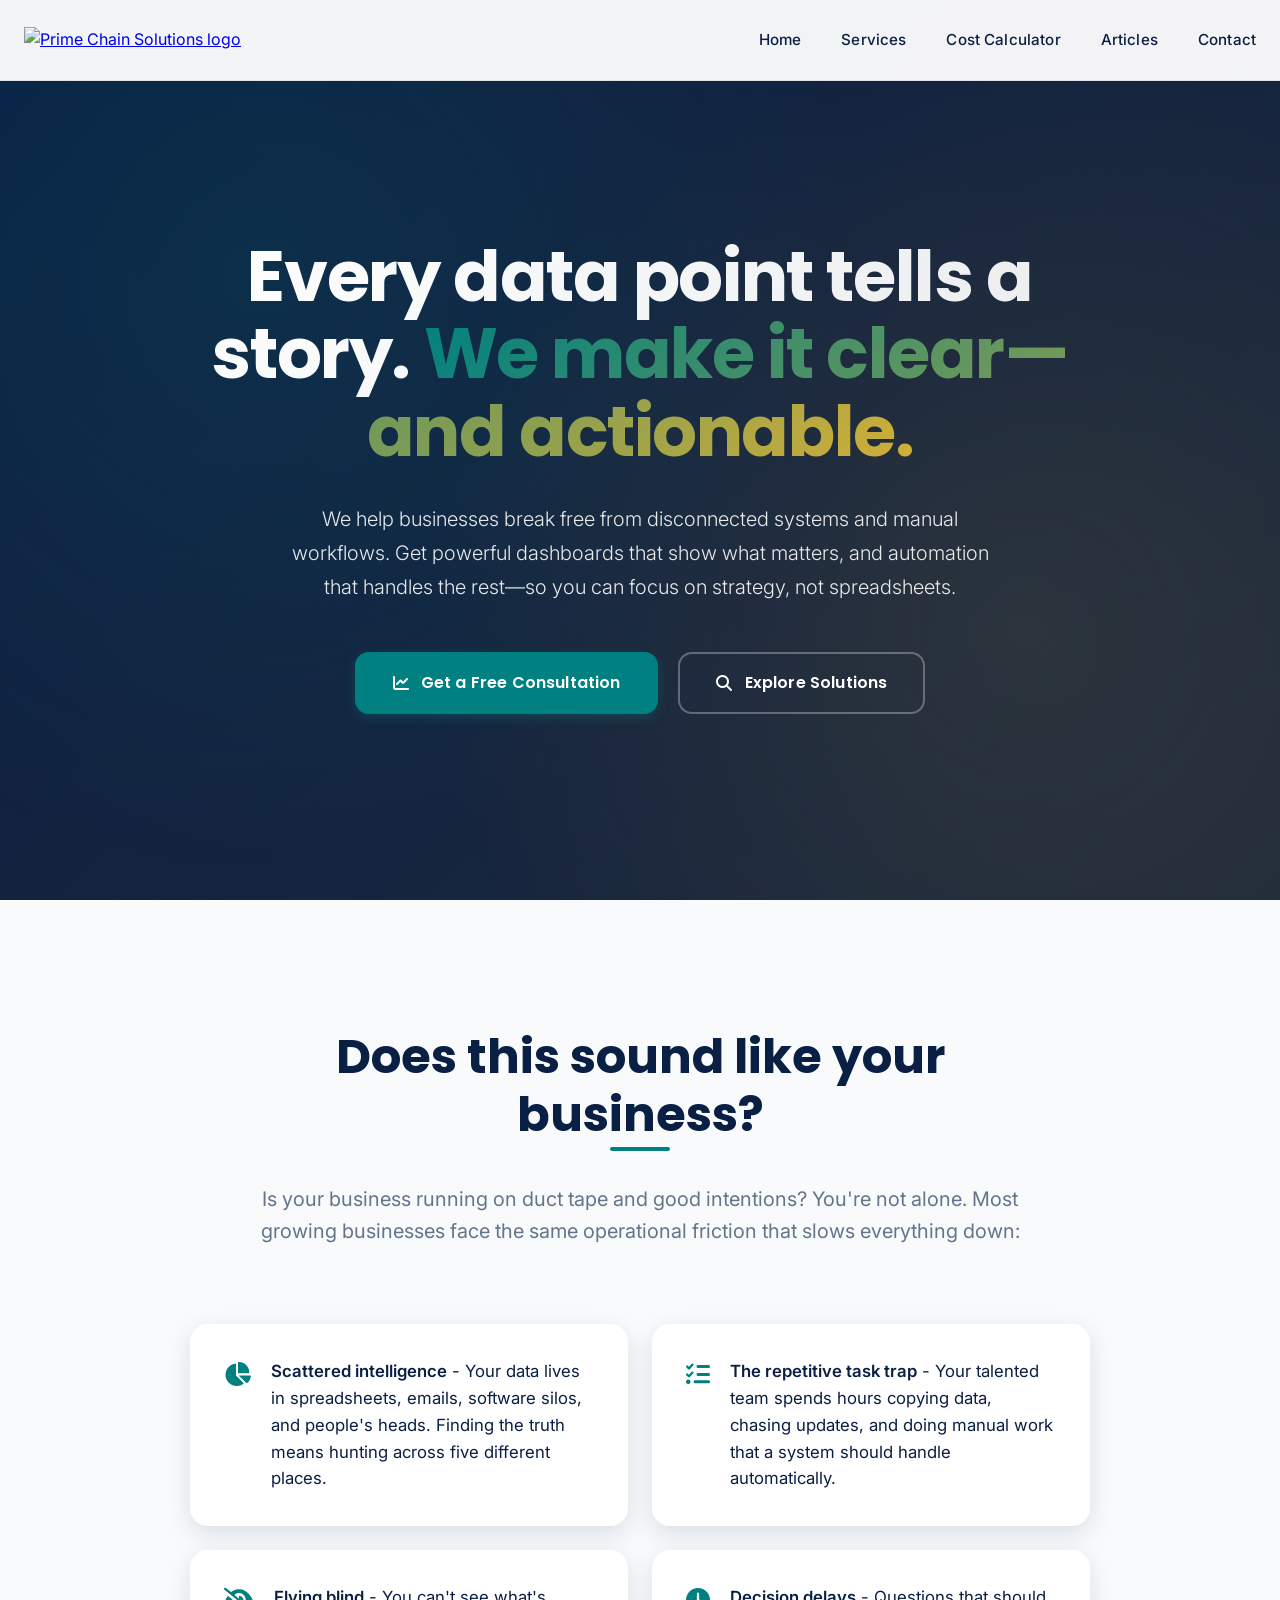
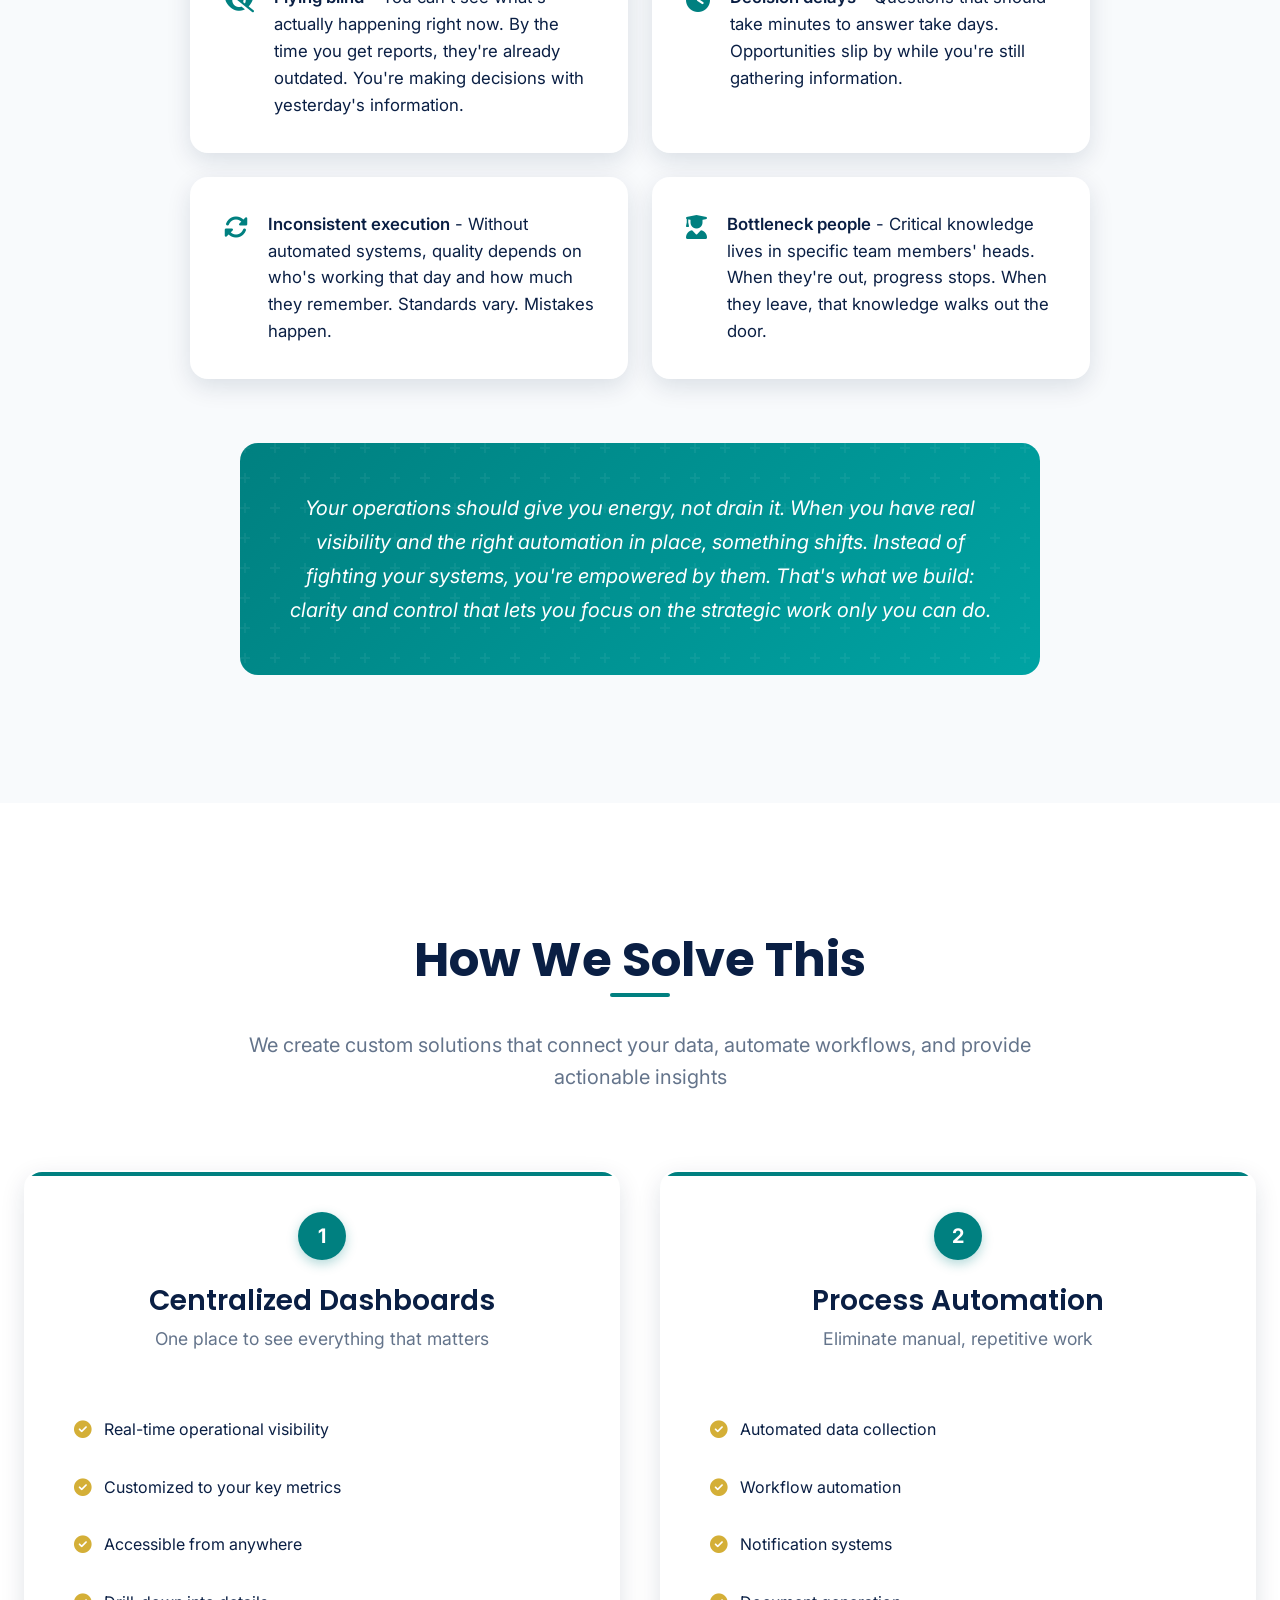
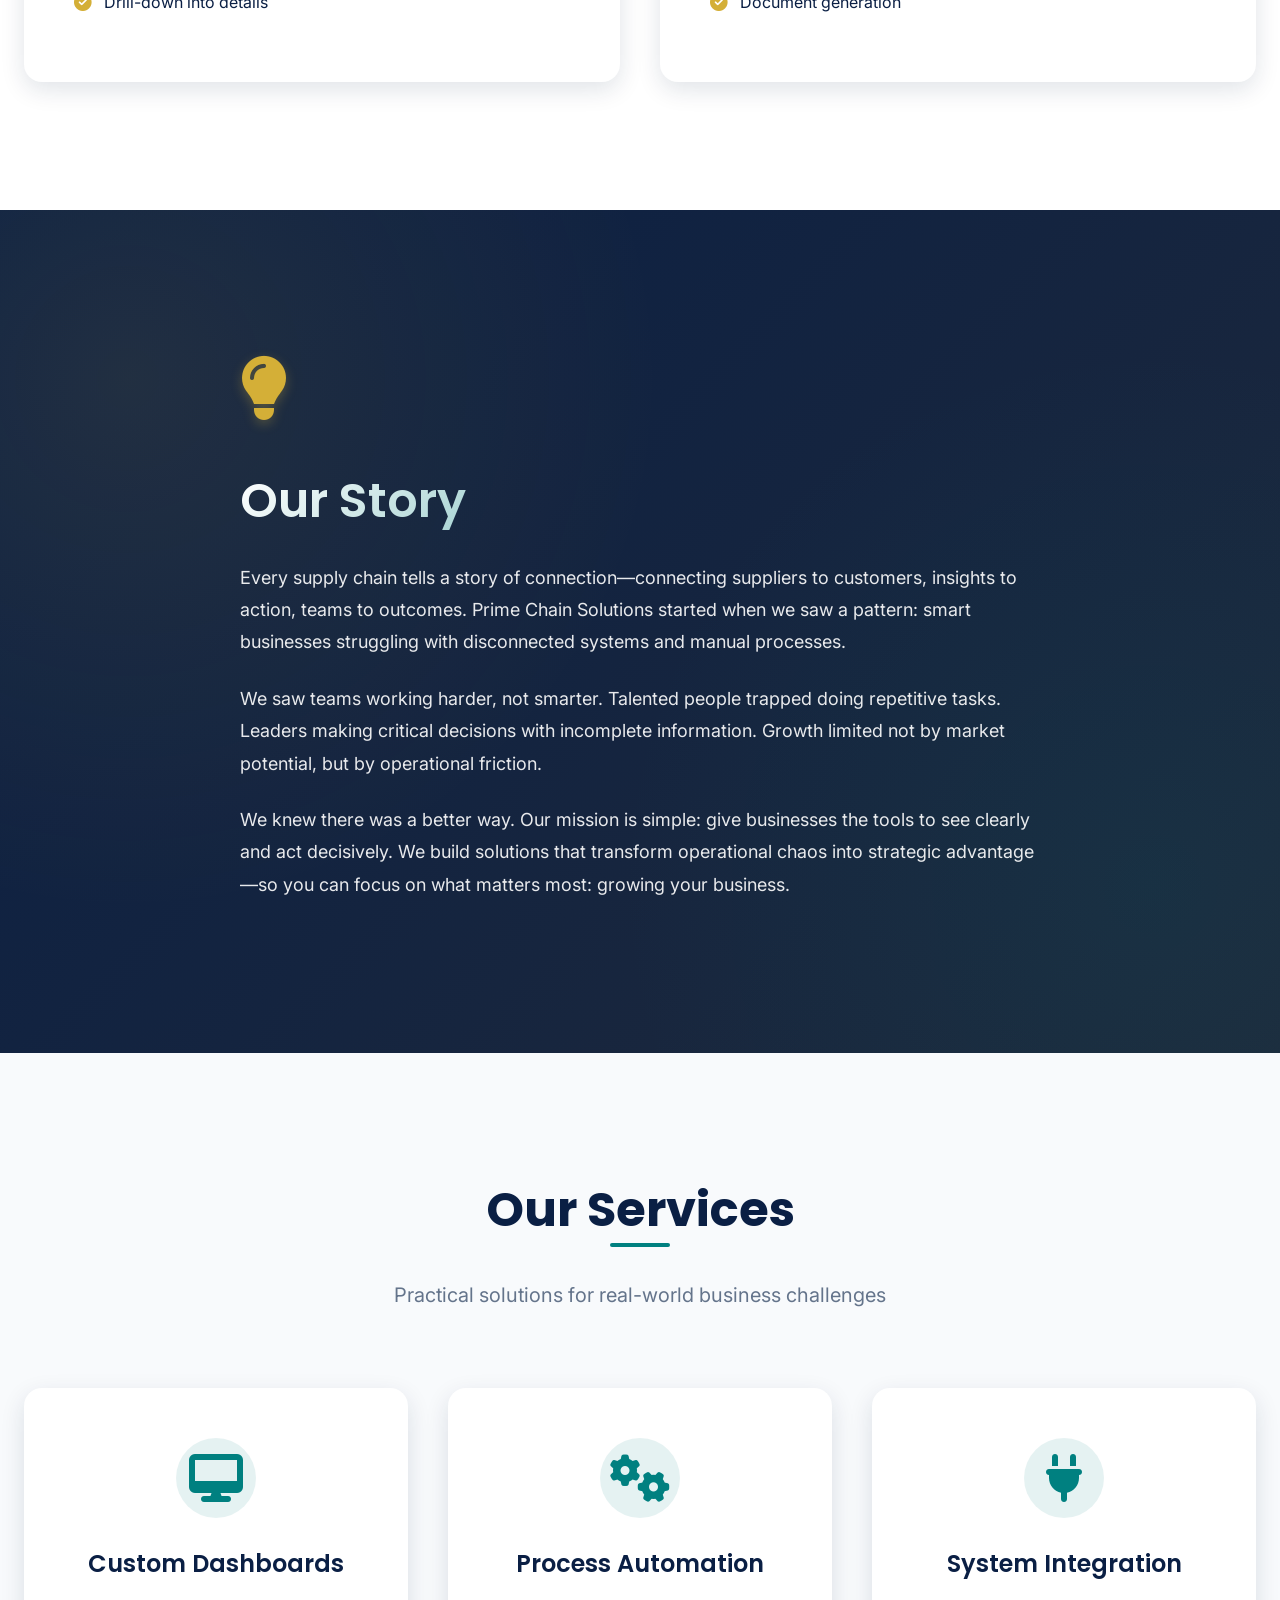
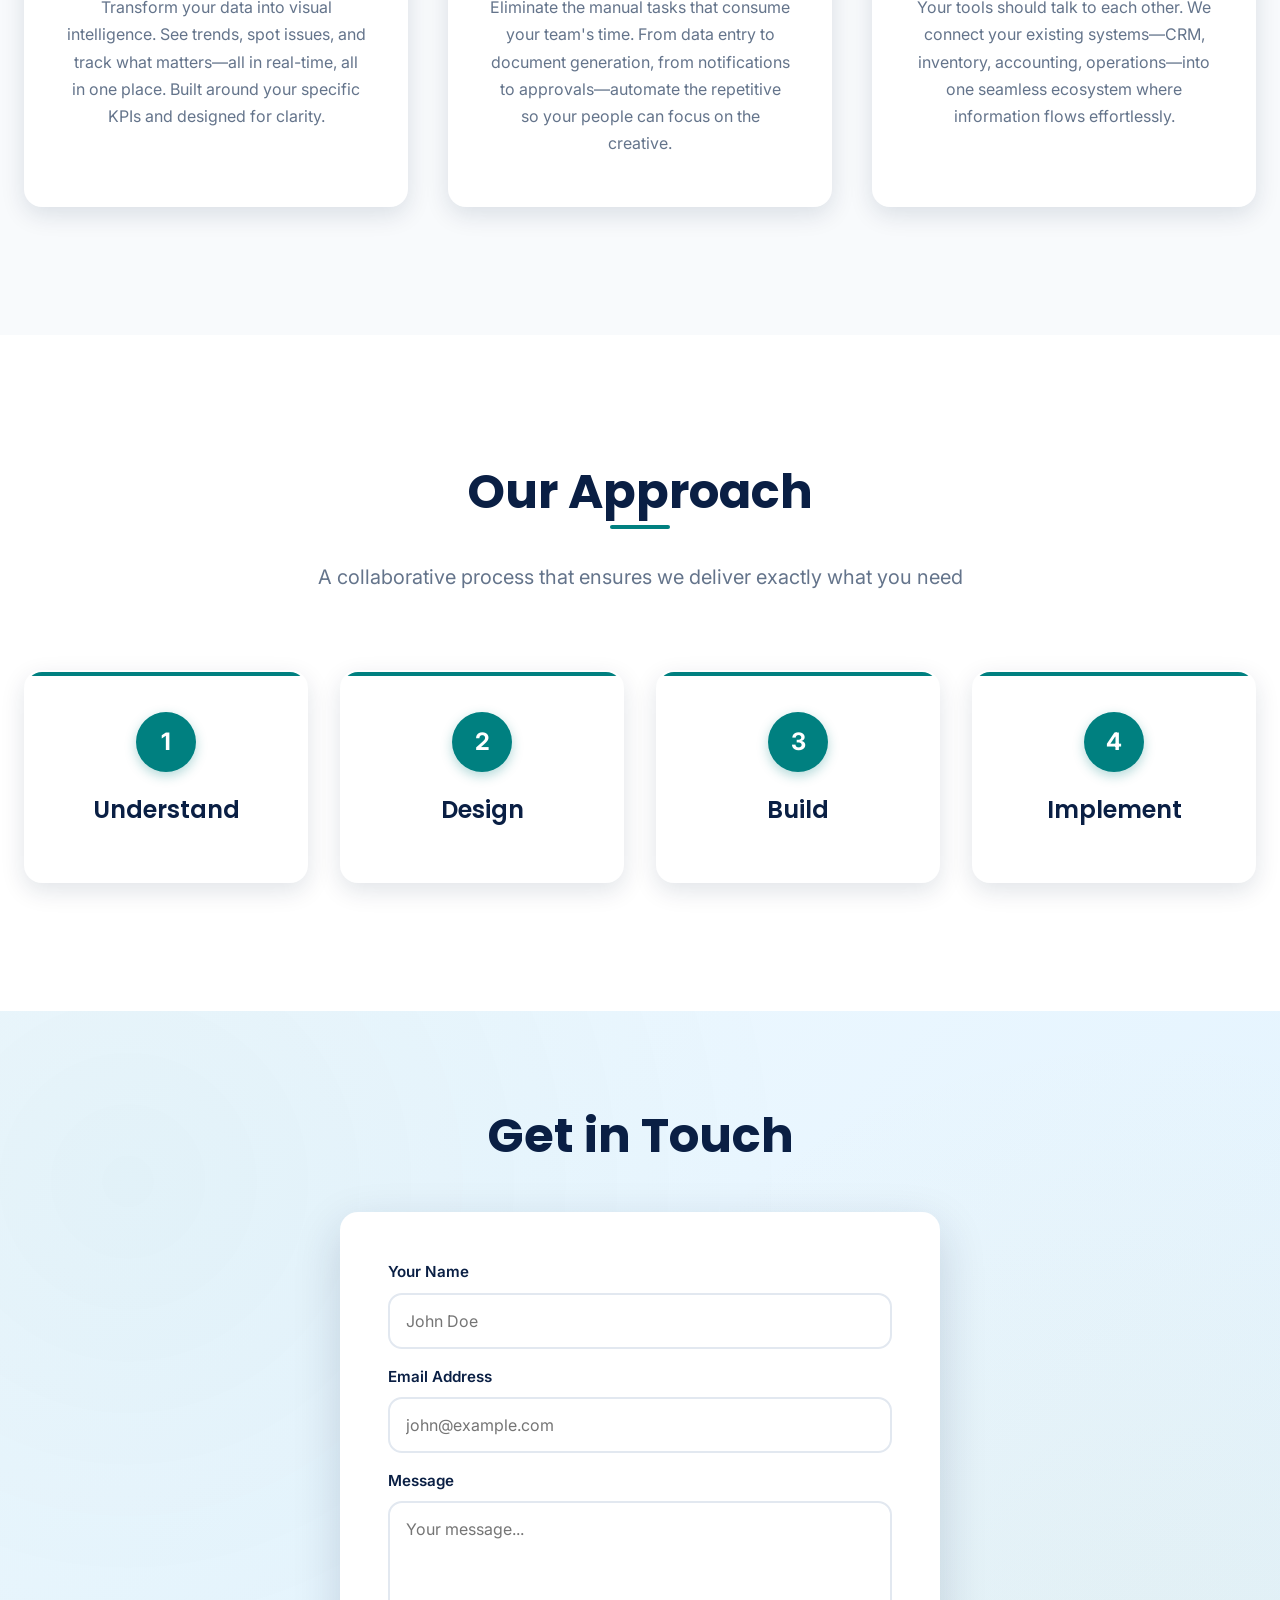
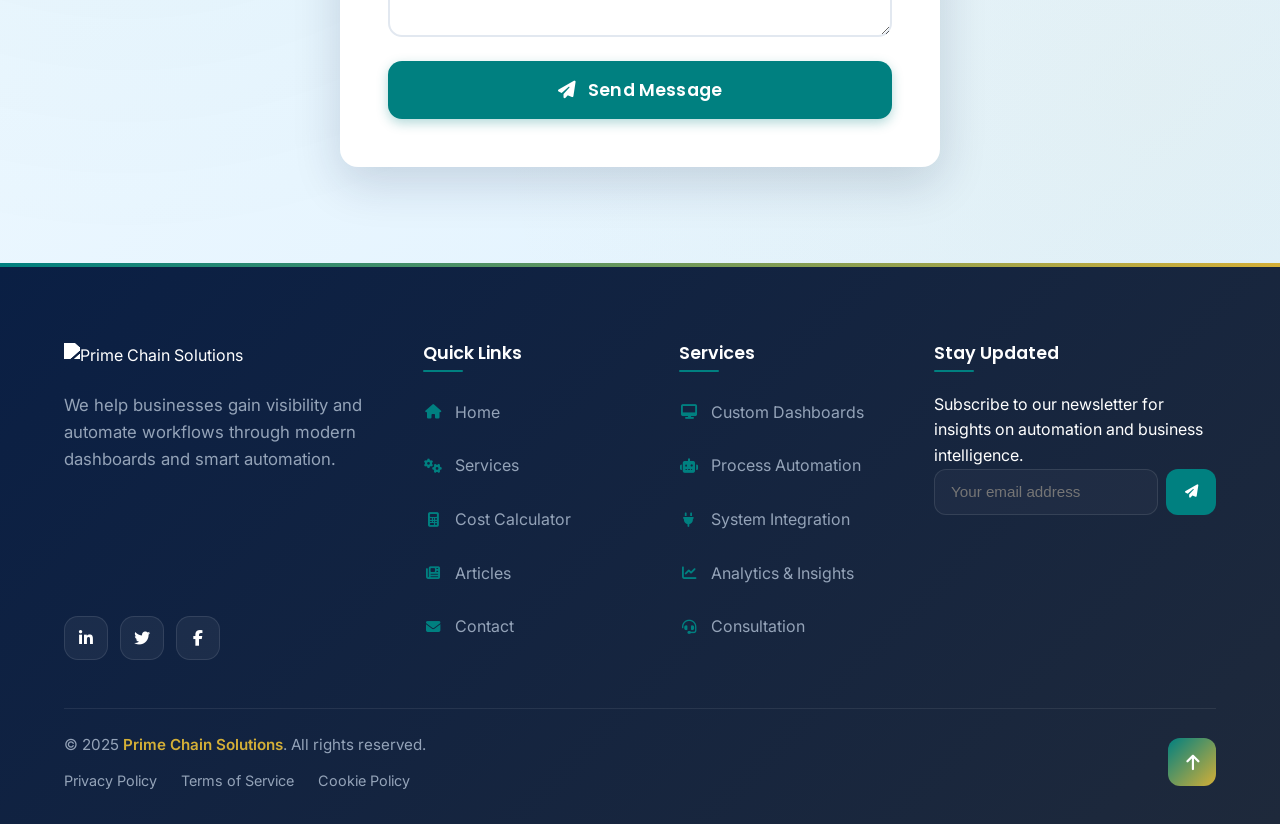
==== commit eb791418: "Update index.html" ====
--- a/index.html
+++ b/index.html
@@ -1499,7 +1499,7 @@
     <section class="section section-alt" id="problems">
         <div class="container">
             <div class="section-header">
-                <h2>Common Challenges</h2>
+                <h2>Does this sound like your business?</h2>
                 <p class="subtitle">Is your business running on duct tape and good intentions? You're not alone. Most growing businesses face the same operational friction that slows everything down:</p>
             </div>
             
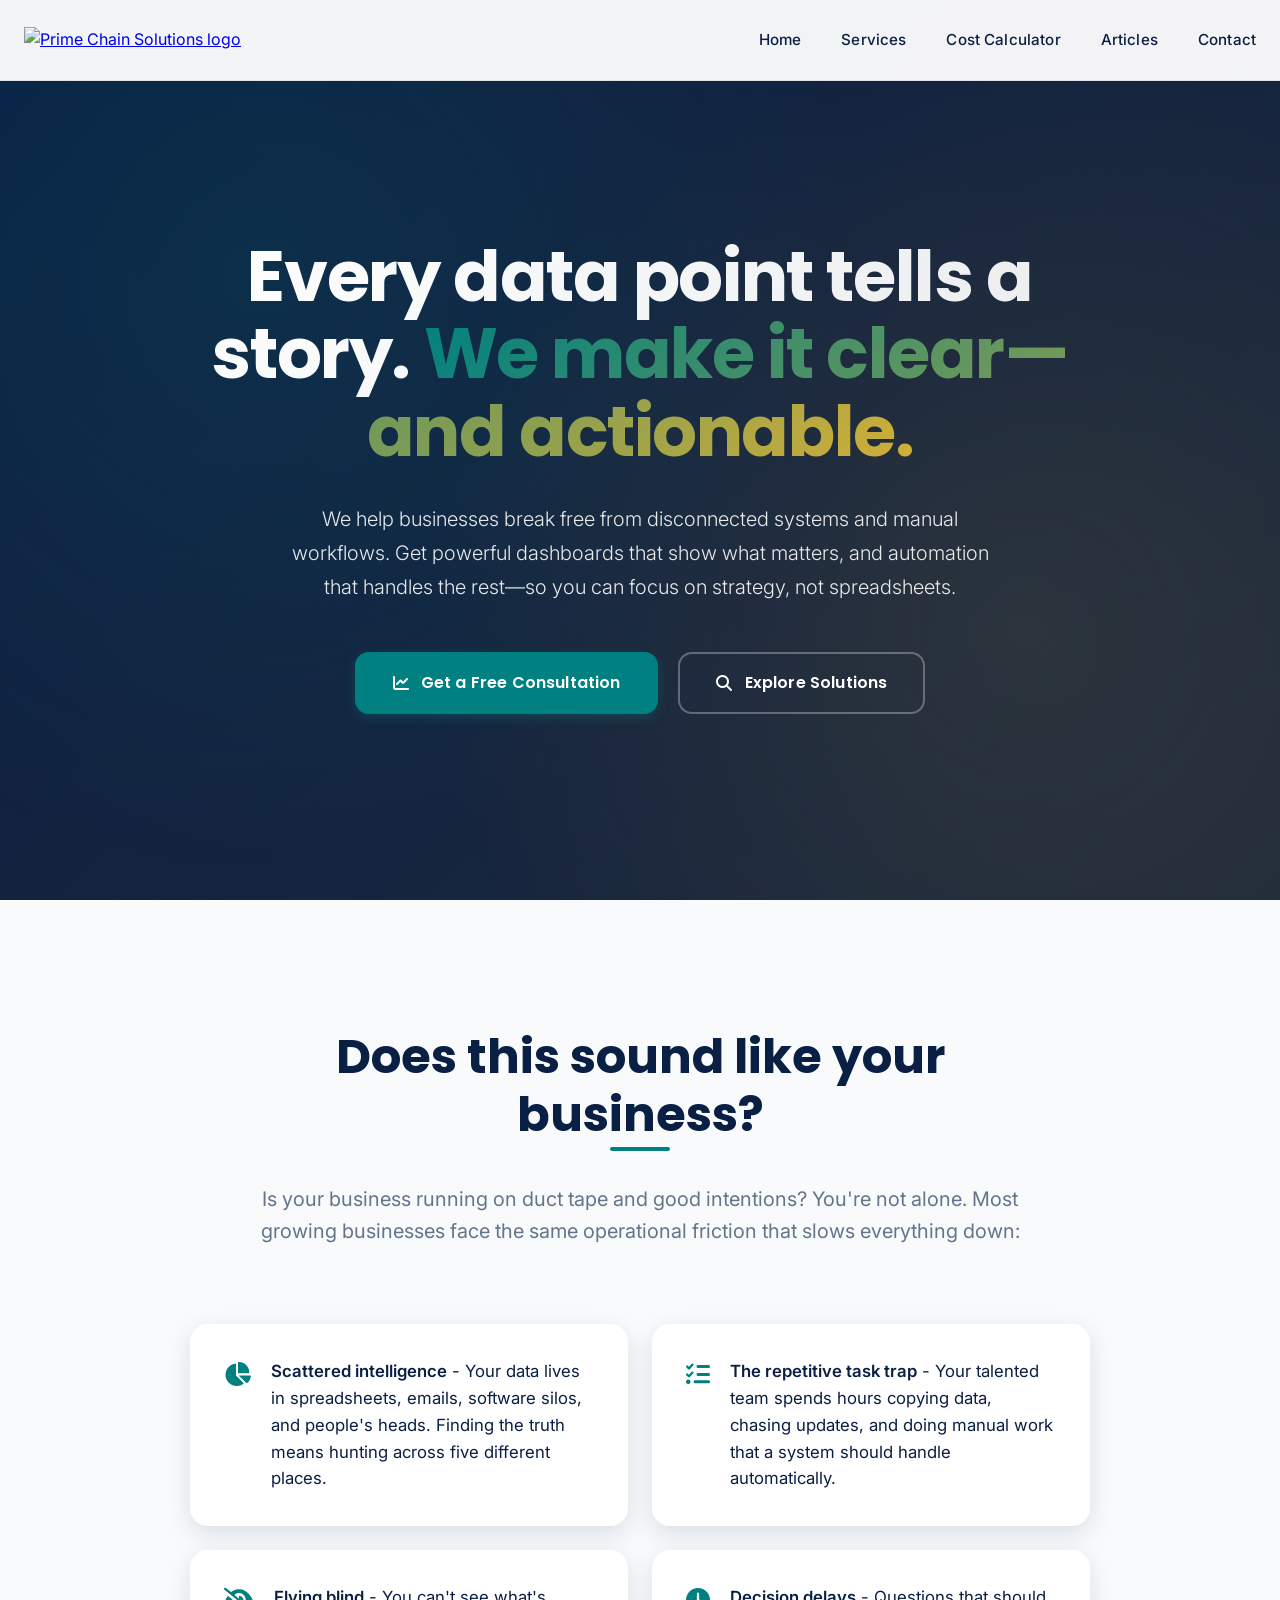
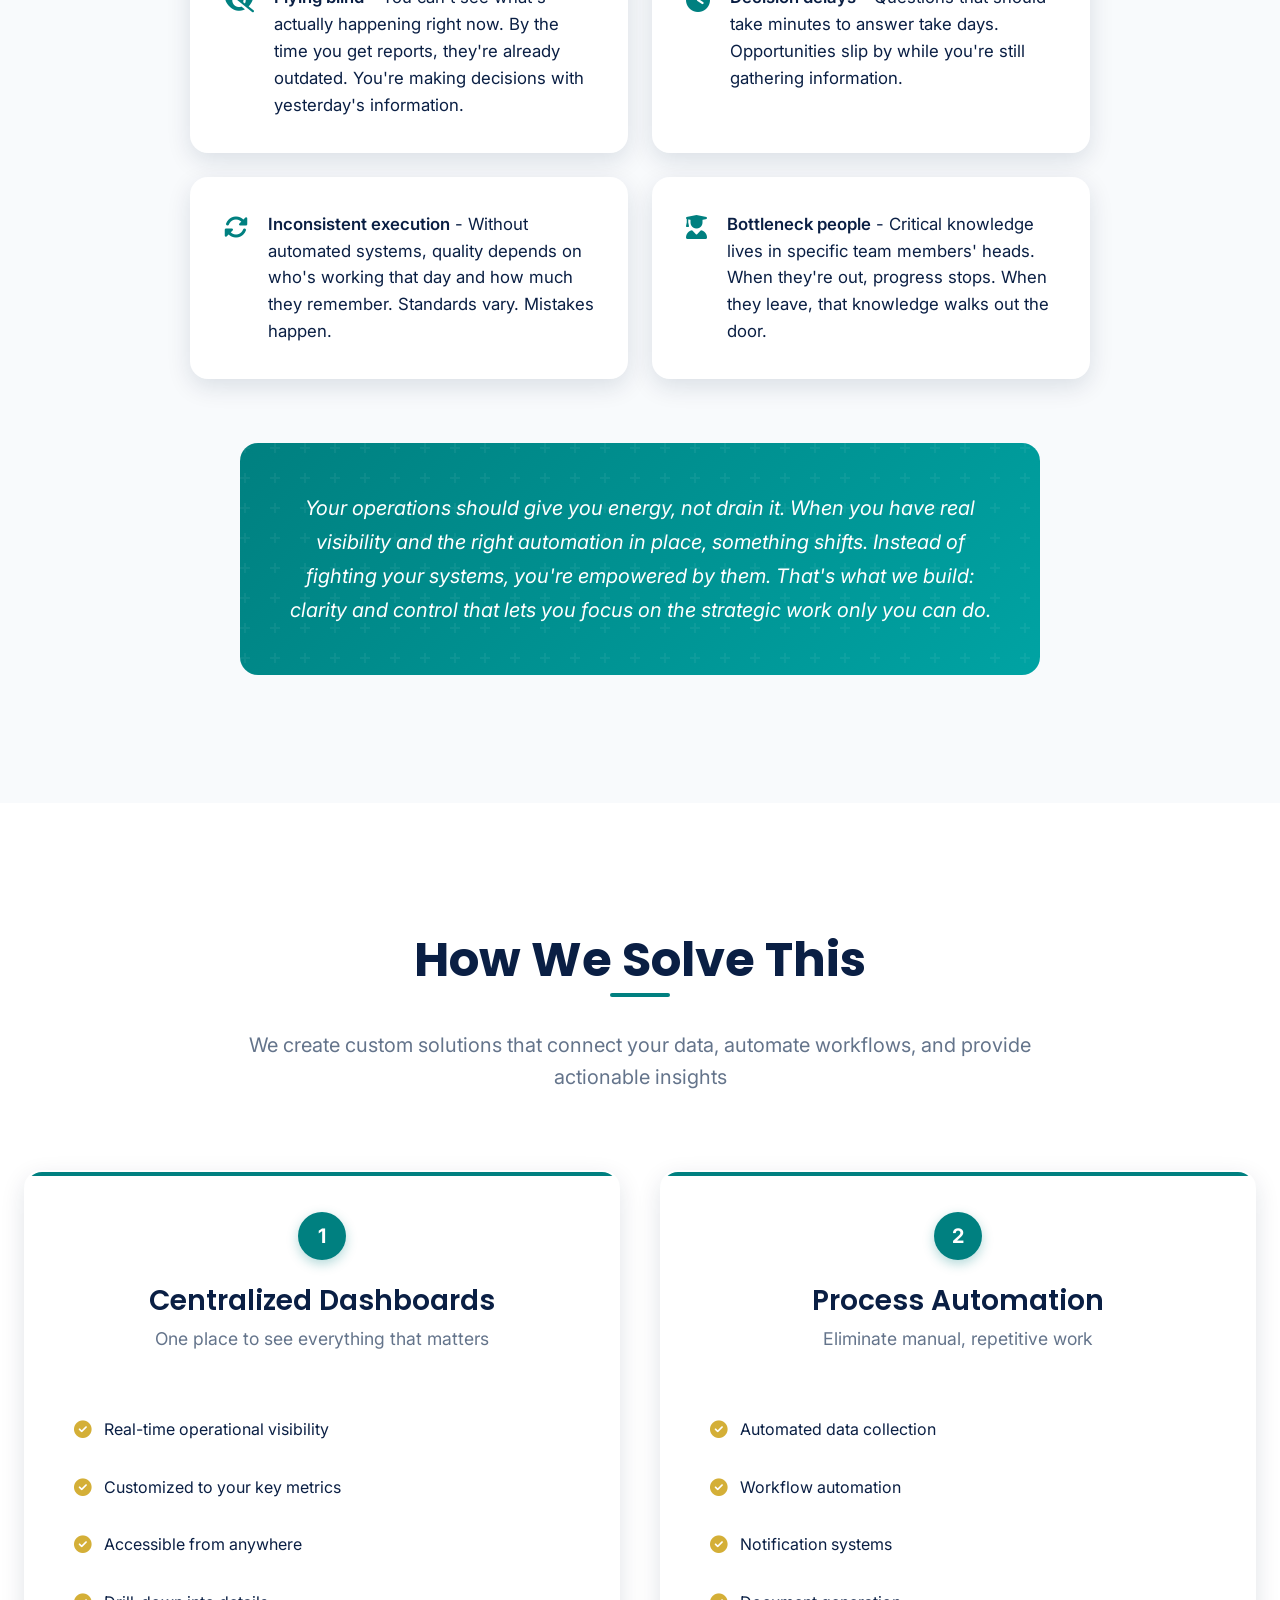
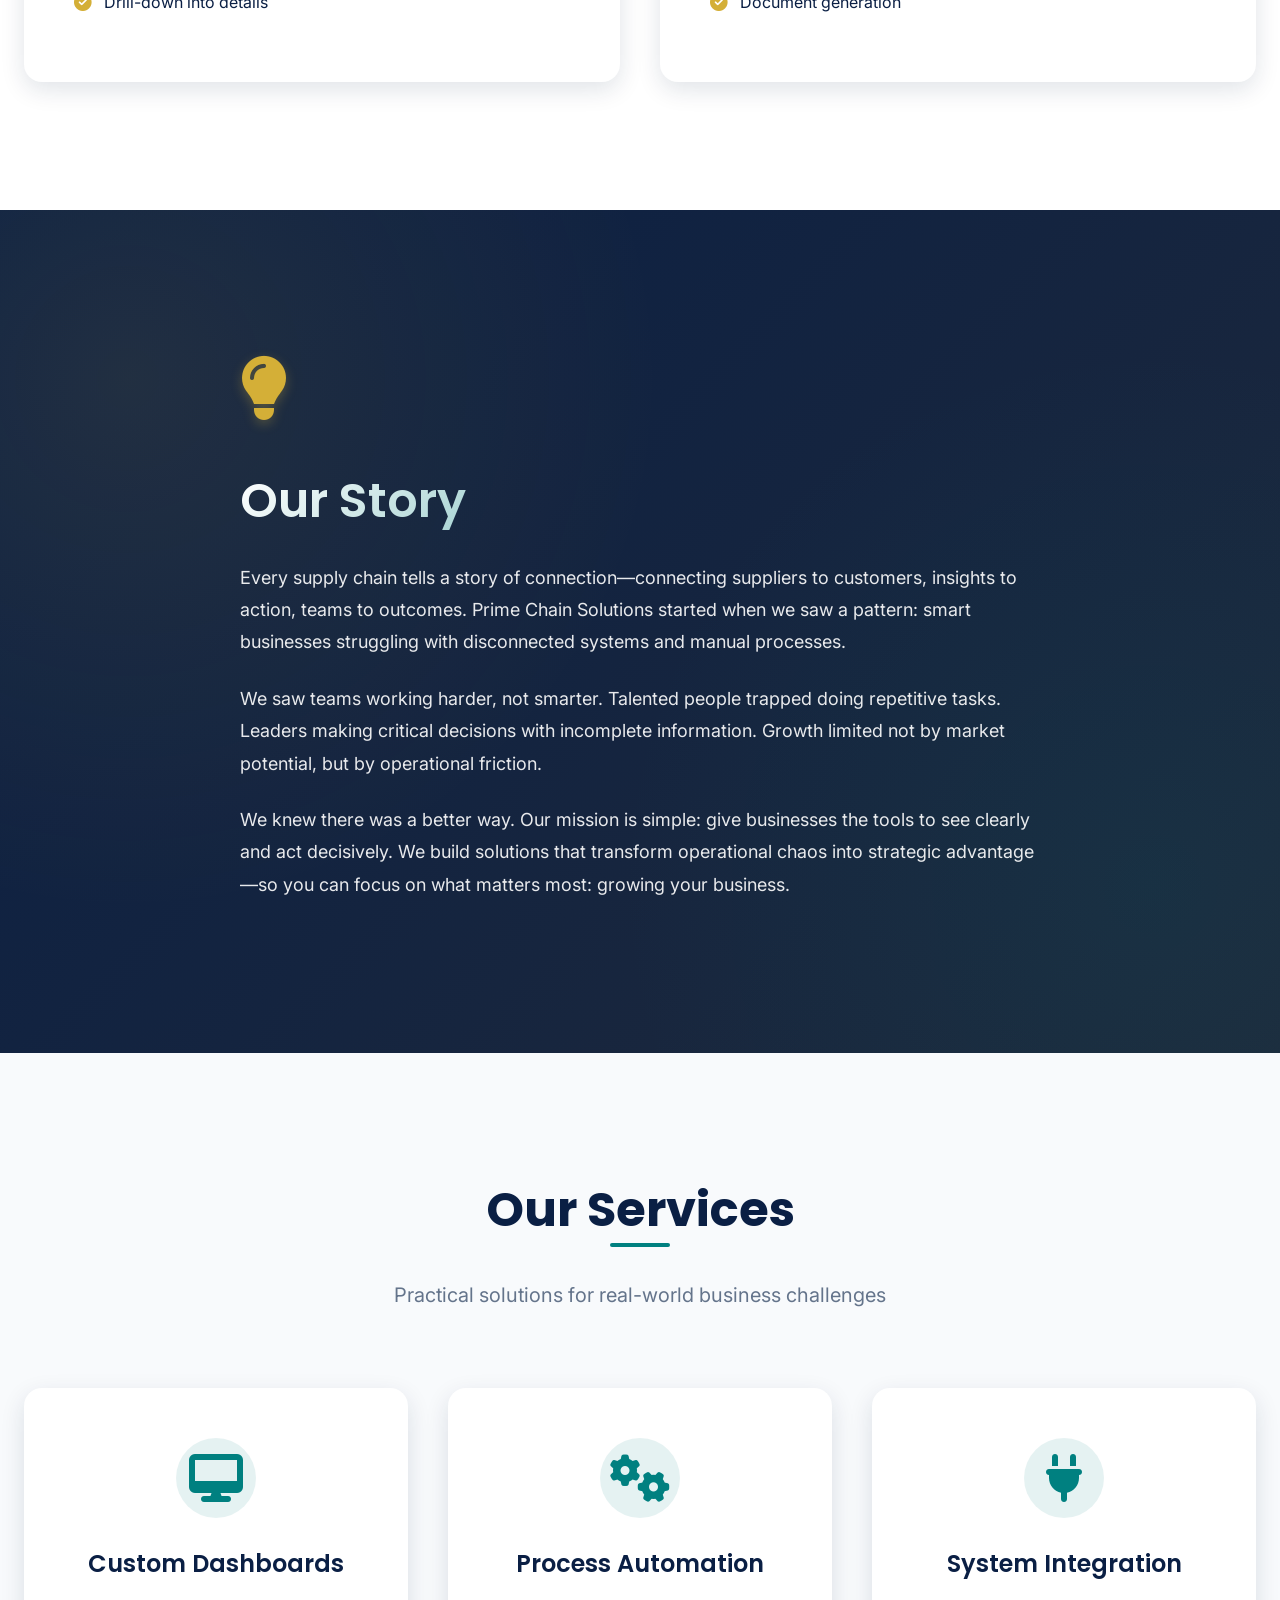
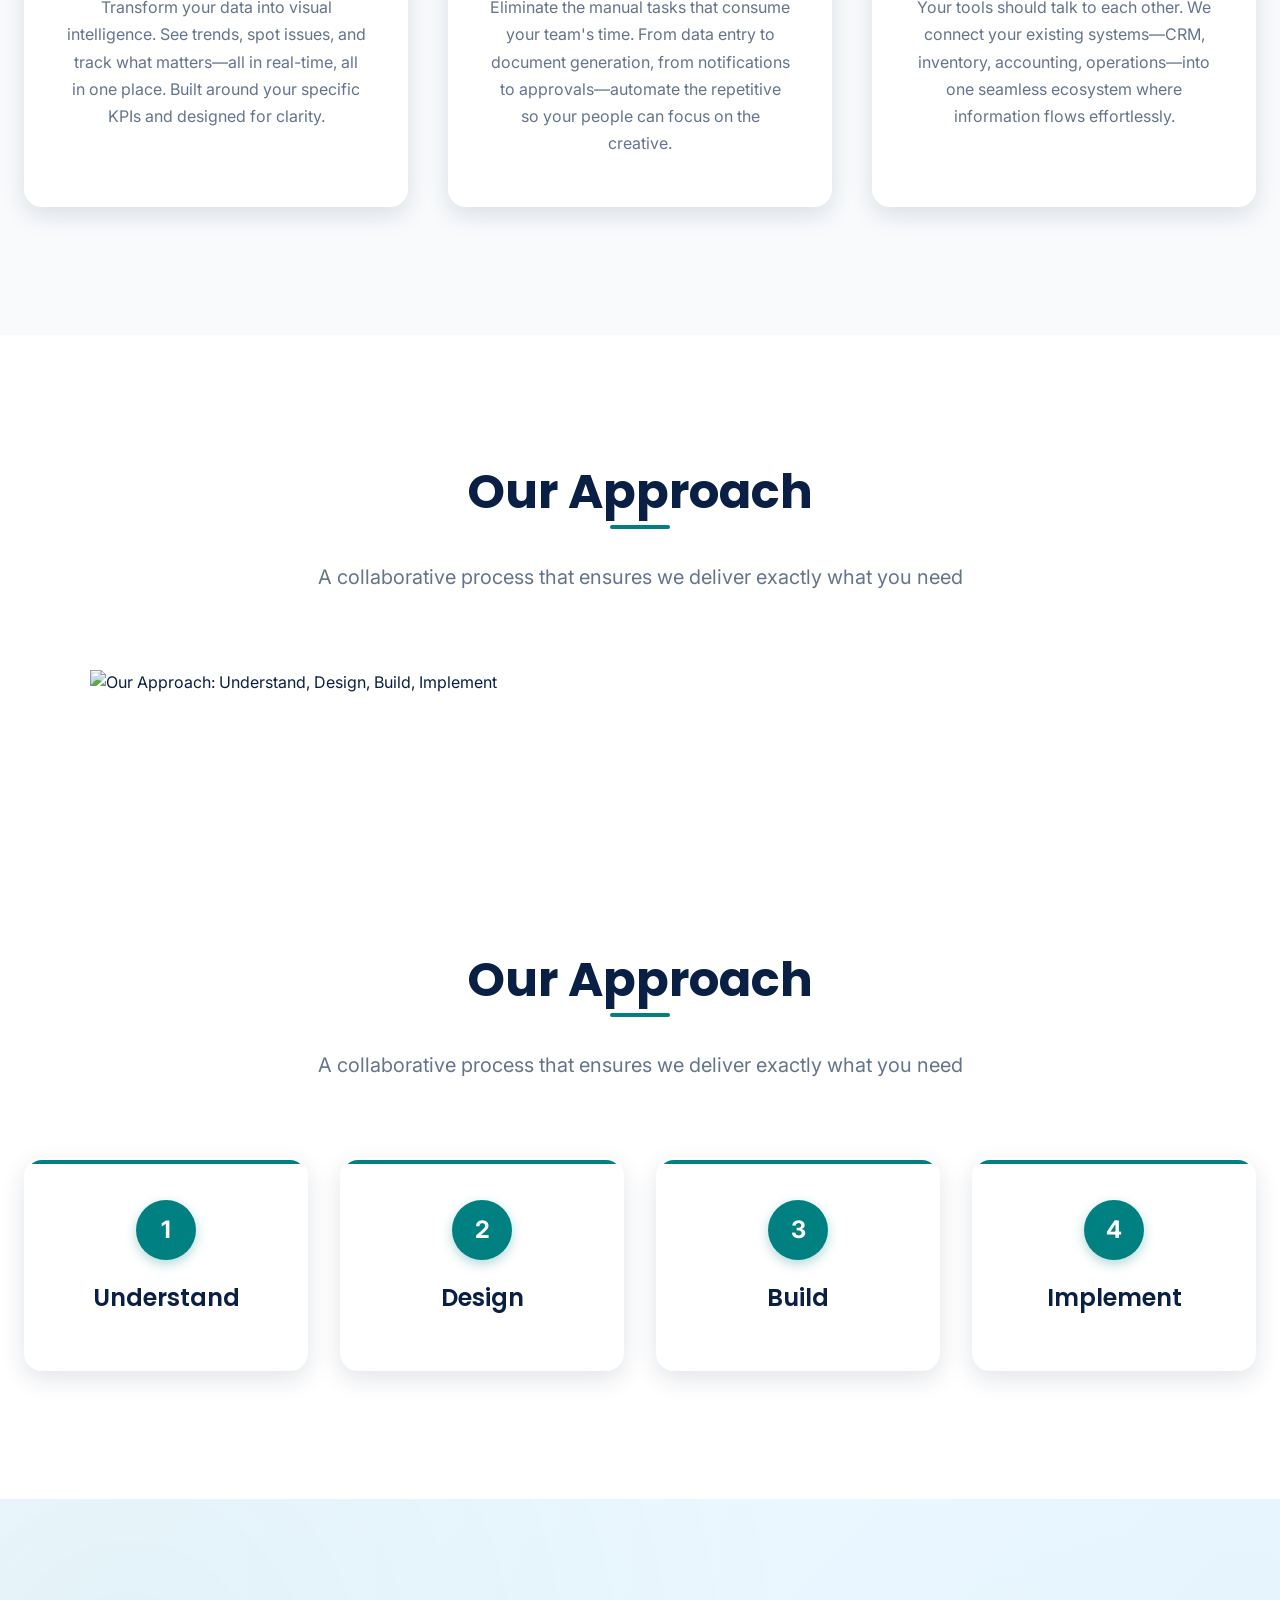
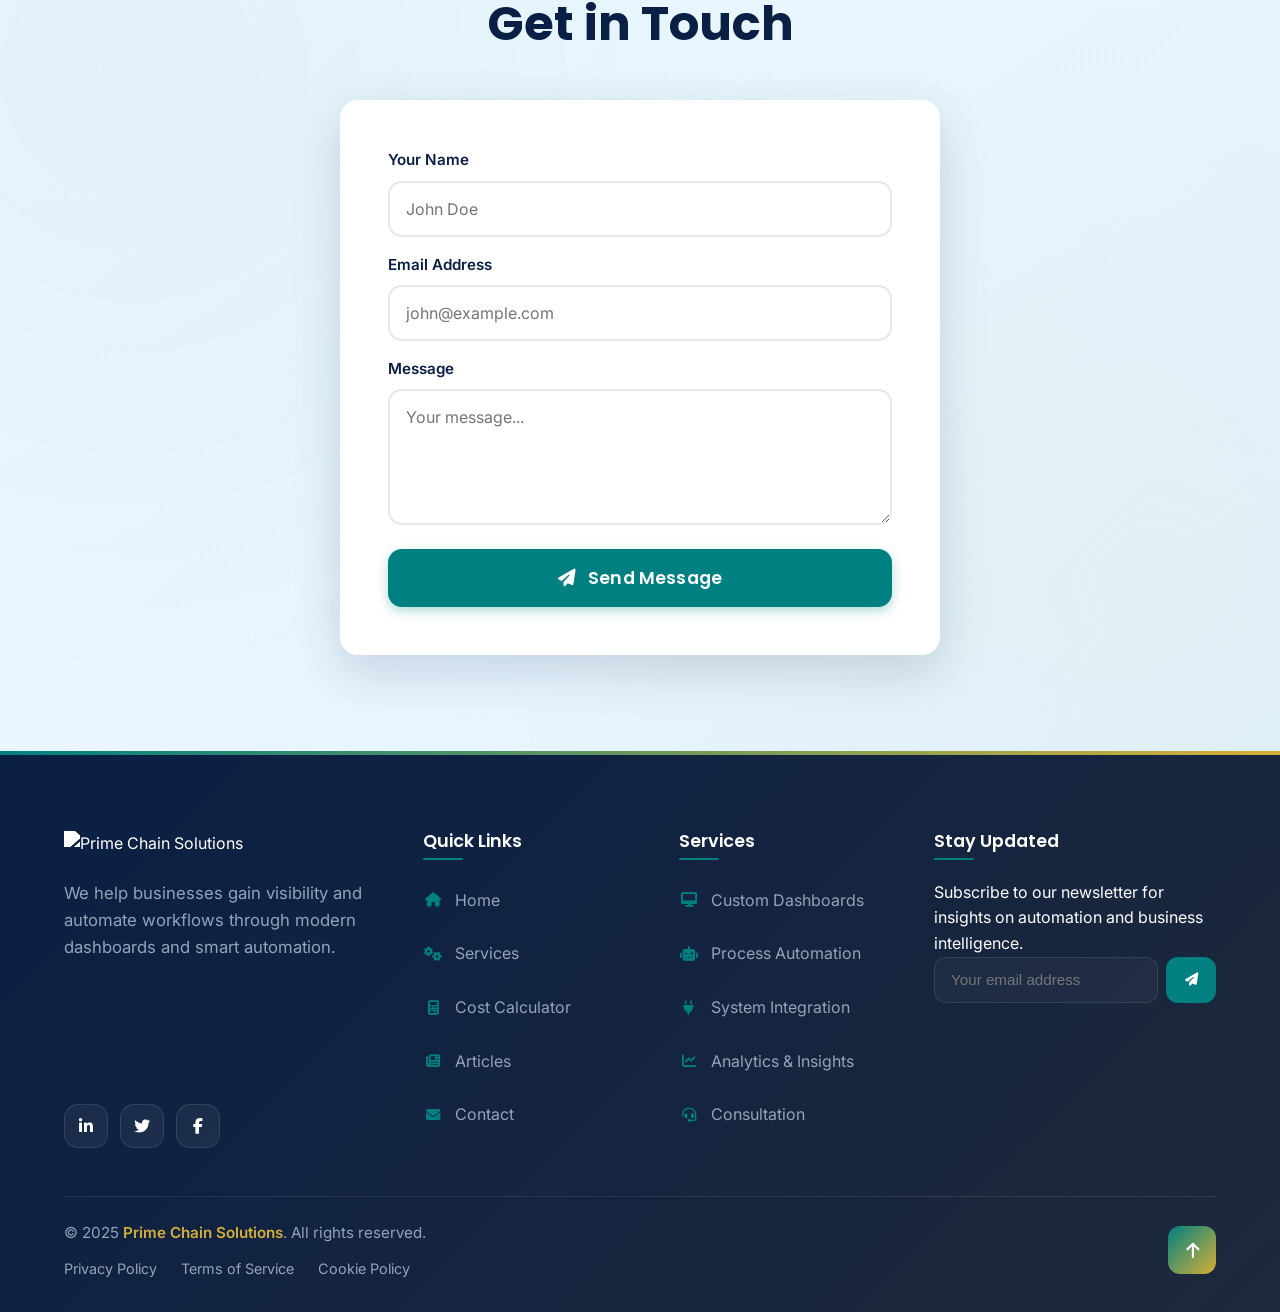
==== commit 9edd943a: "Update index.html" ====
--- a/index.html
+++ b/index.html
@@ -691,7 +691,18 @@
             font-size: 1rem;
             flex-grow: 1;
         }
-        
+        .approach-visual {
+          display: flex;
+          justify-content: center;
+          align-items: center;
+        }
+        
+        .approach-image {
+          width: 100%;
+          max-width: 1100px;
+          height: auto;
+        }
+                
         /* Responsive design for approach section */
         @media (max-width: 1200px) {
             .approach-grid {
@@ -1625,6 +1636,28 @@
                 </div>
             </div>
         </div>
+    </section>
+
+    <!-- Approach Section -->
+    <section class="section" id="approach">
+      <div class="container">
+    
+        <div class="section-header">
+          <h2>Our Approach</h2>
+          <p class="subtitle">
+            A collaborative process that ensures we deliver exactly what you need
+          </p>
+        </div>
+    
+        <div class="approach-visual">
+          <img 
+            src="images/approach-journey.png"
+            alt="Our Approach: Understand, Design, Build, Implement"
+            class="approach-image"
+          >
+        </div>
+    
+      </div>
     </section>
     
    <!-- Approach Section -->
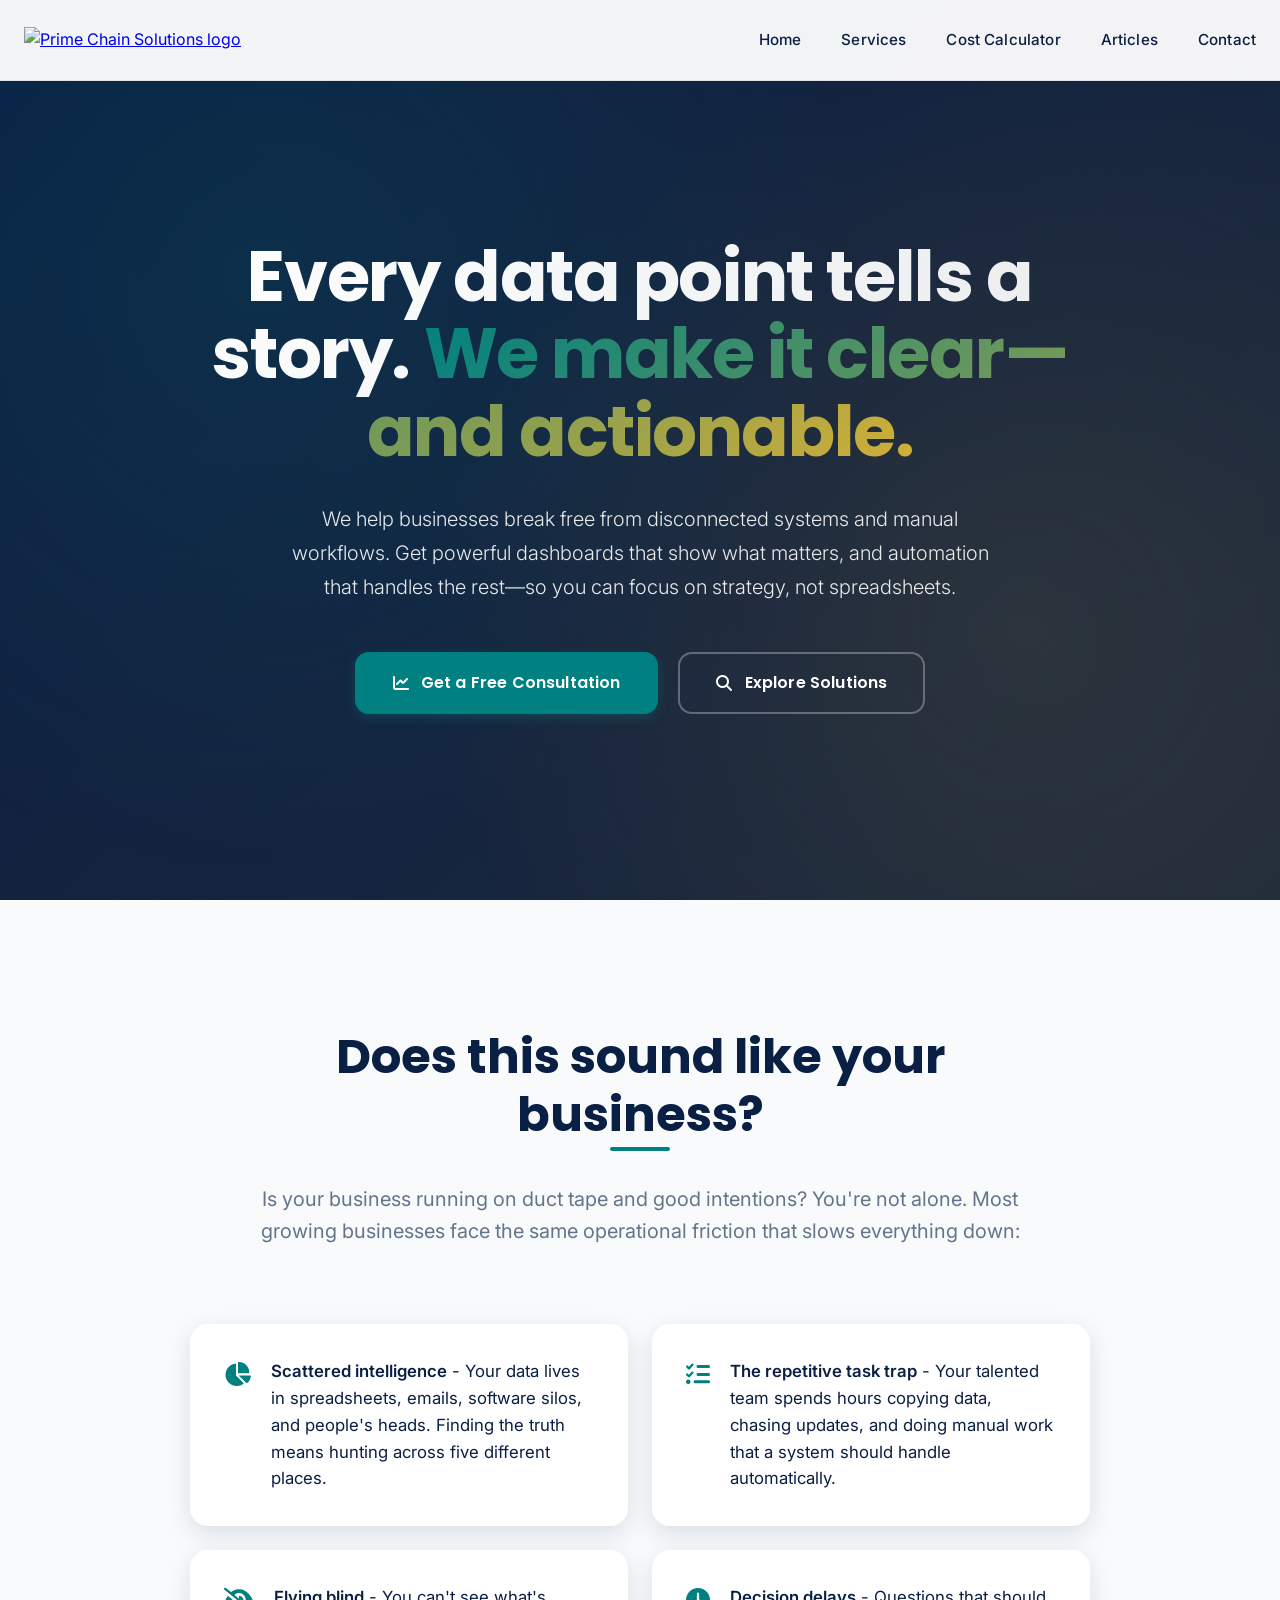
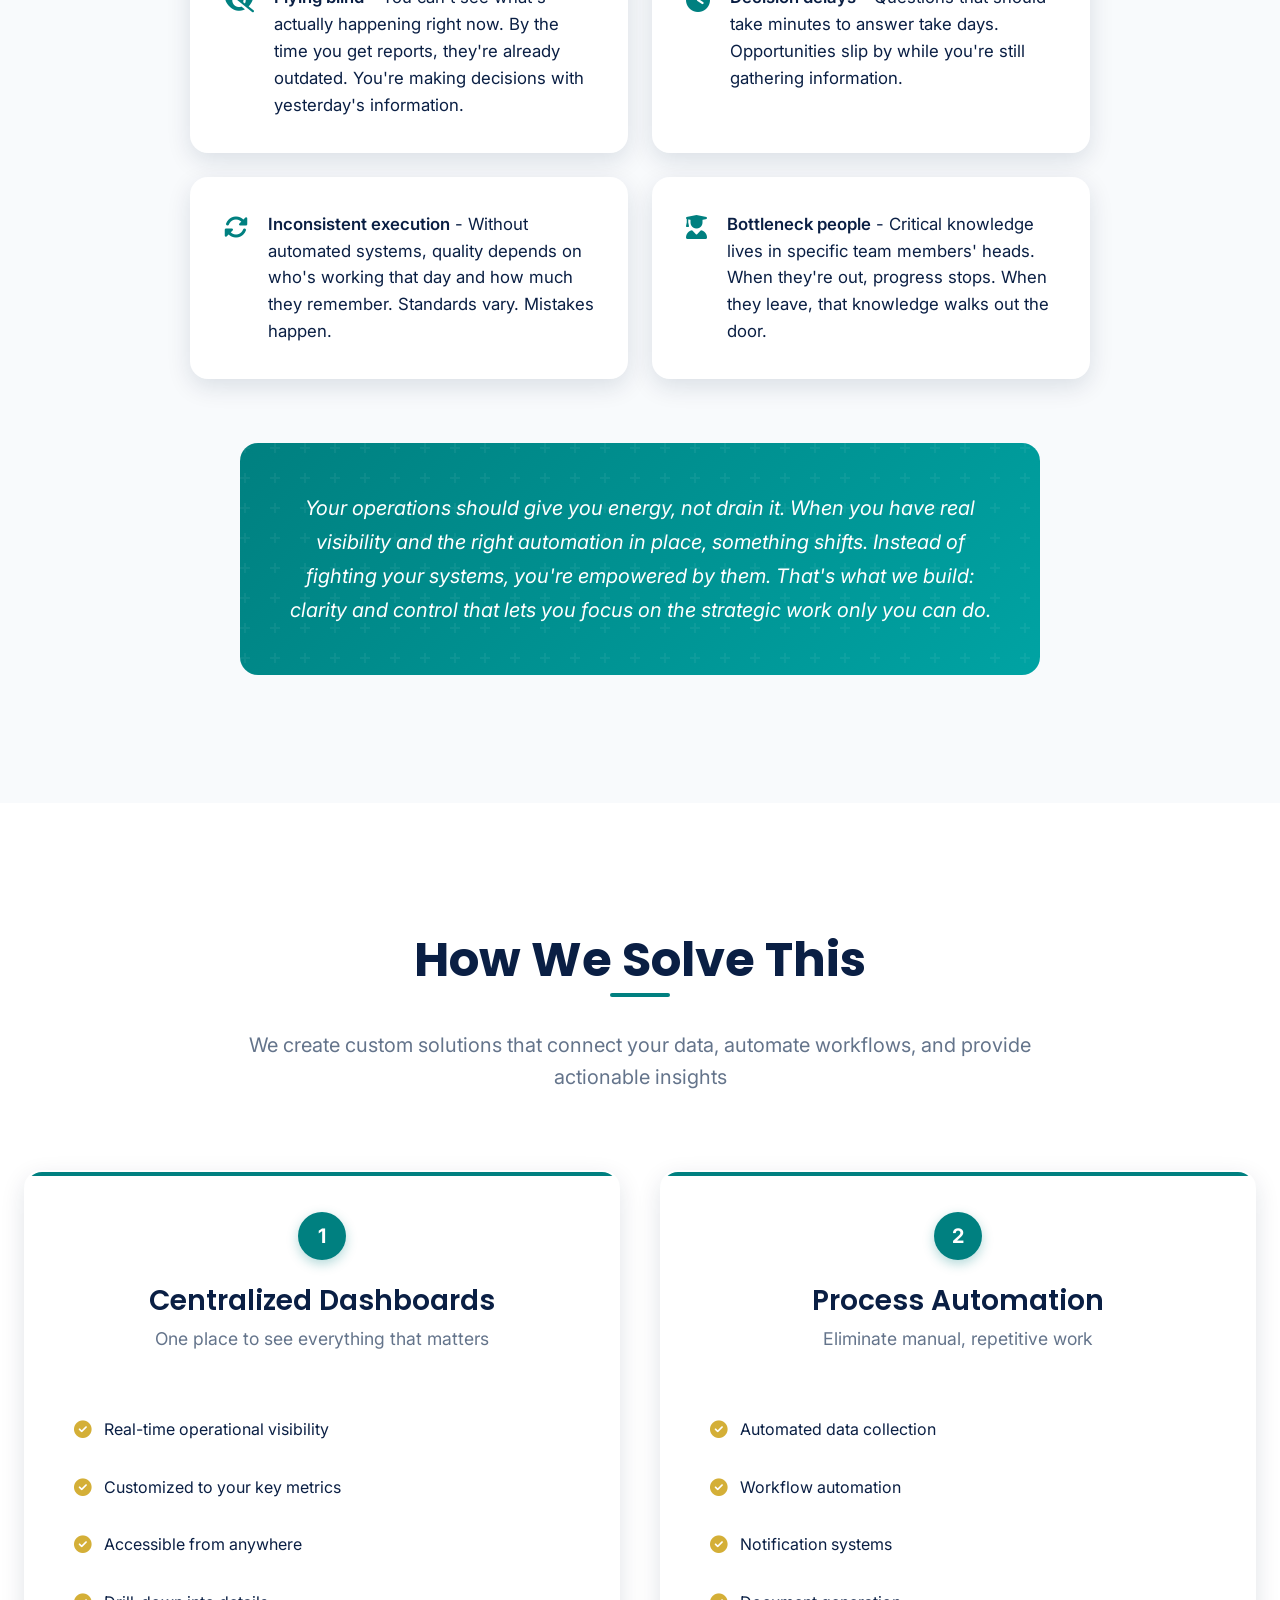
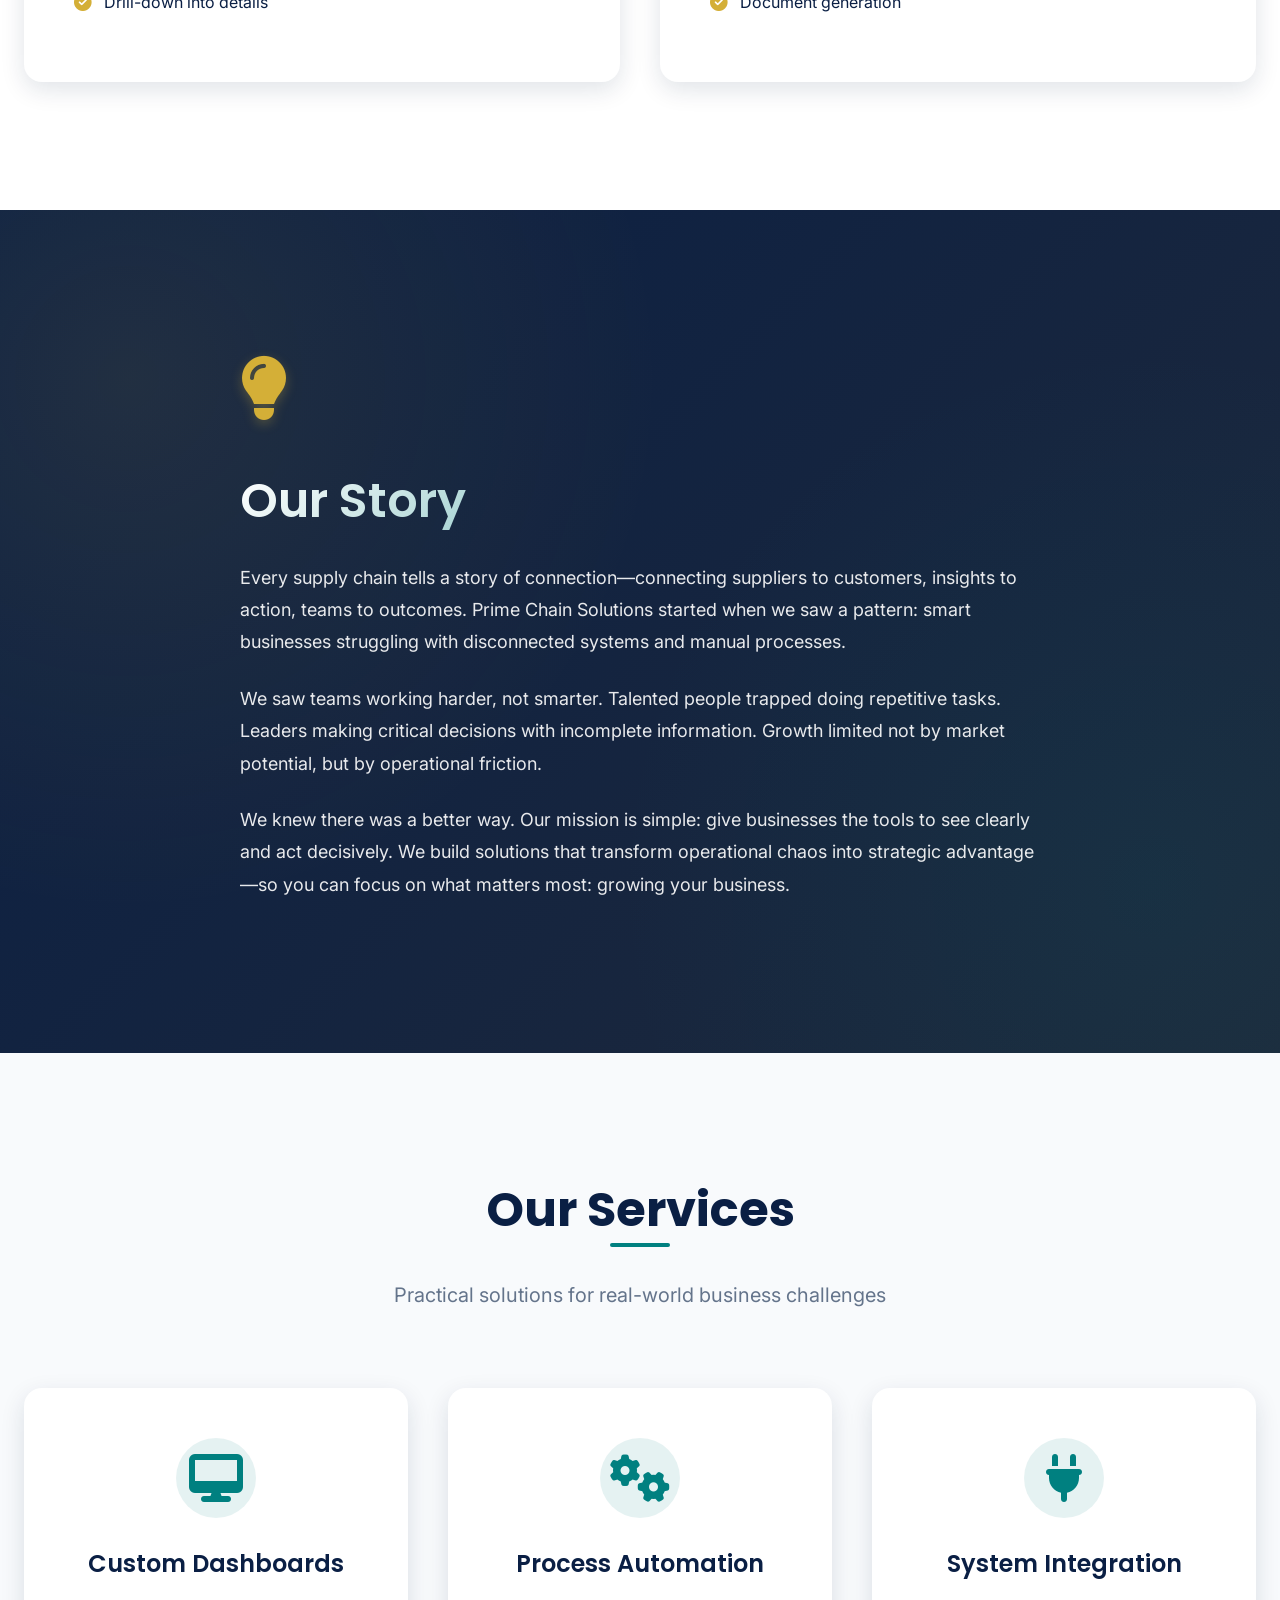
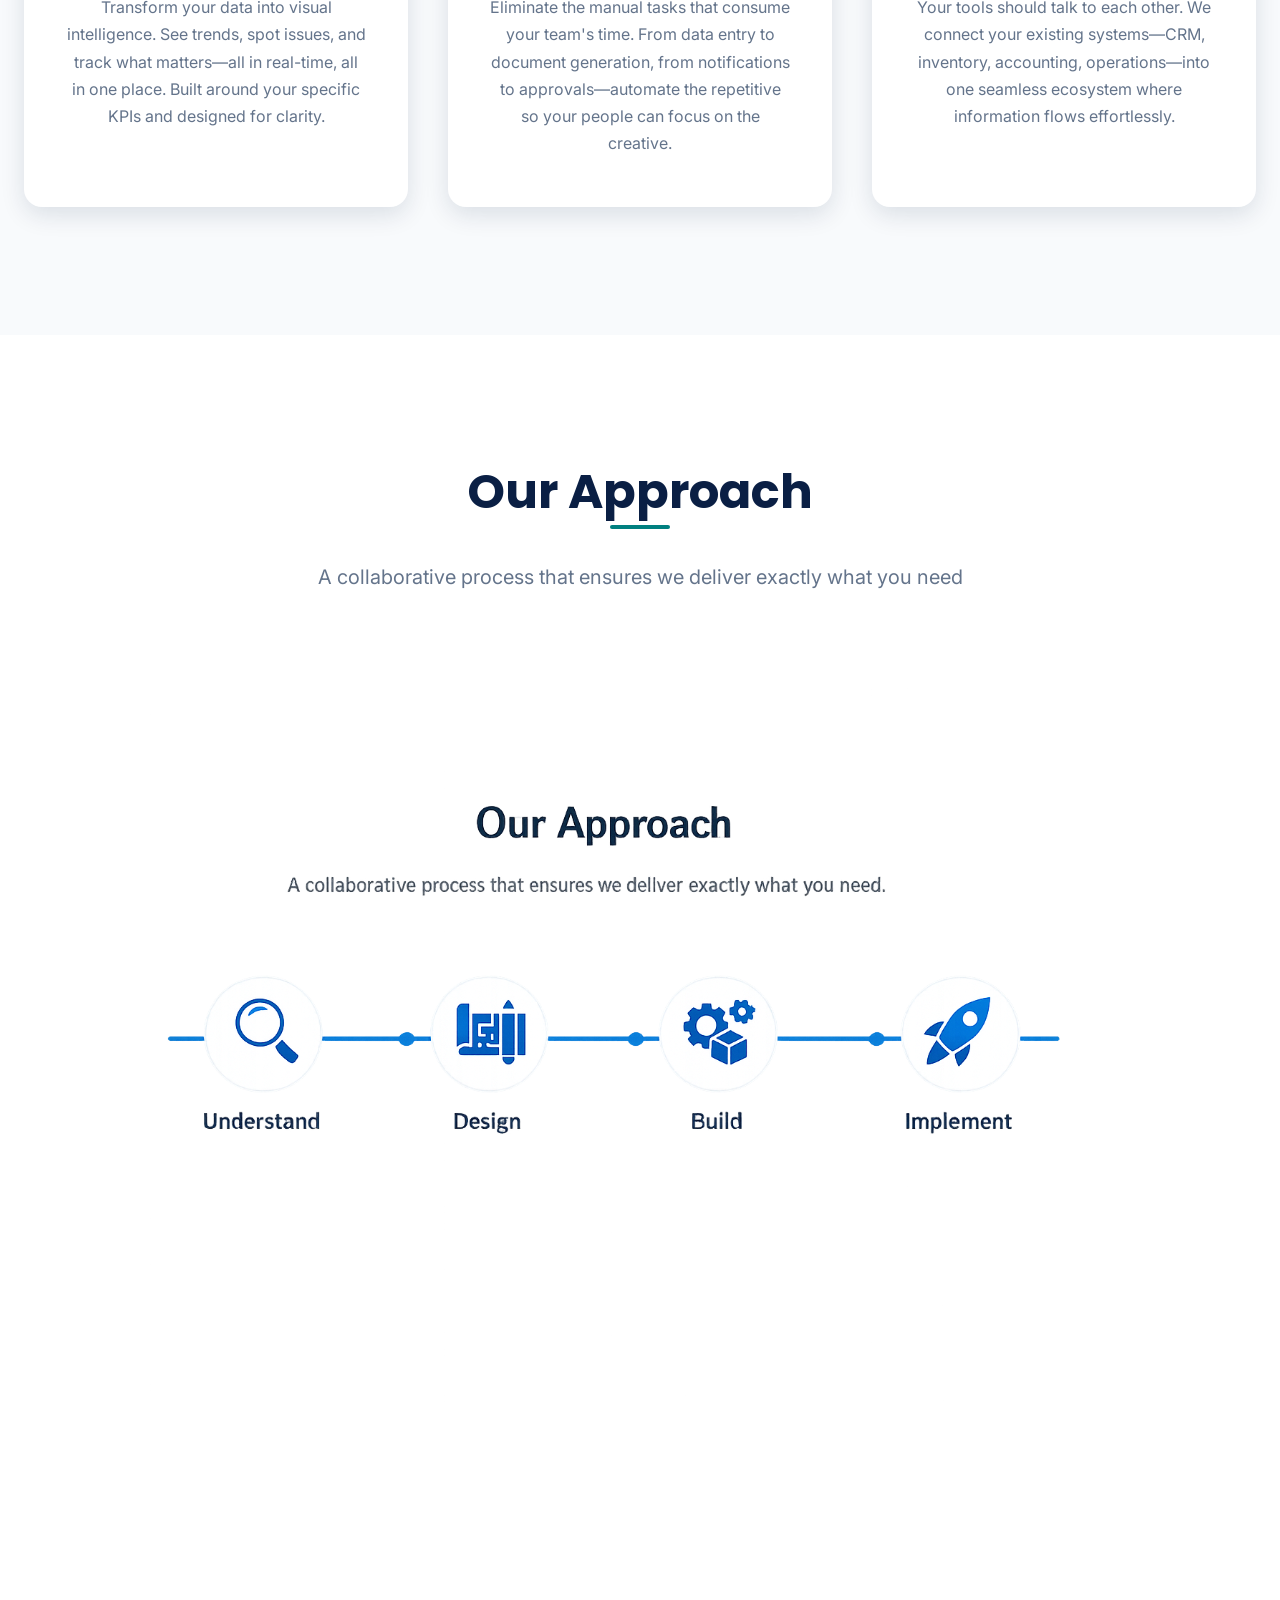
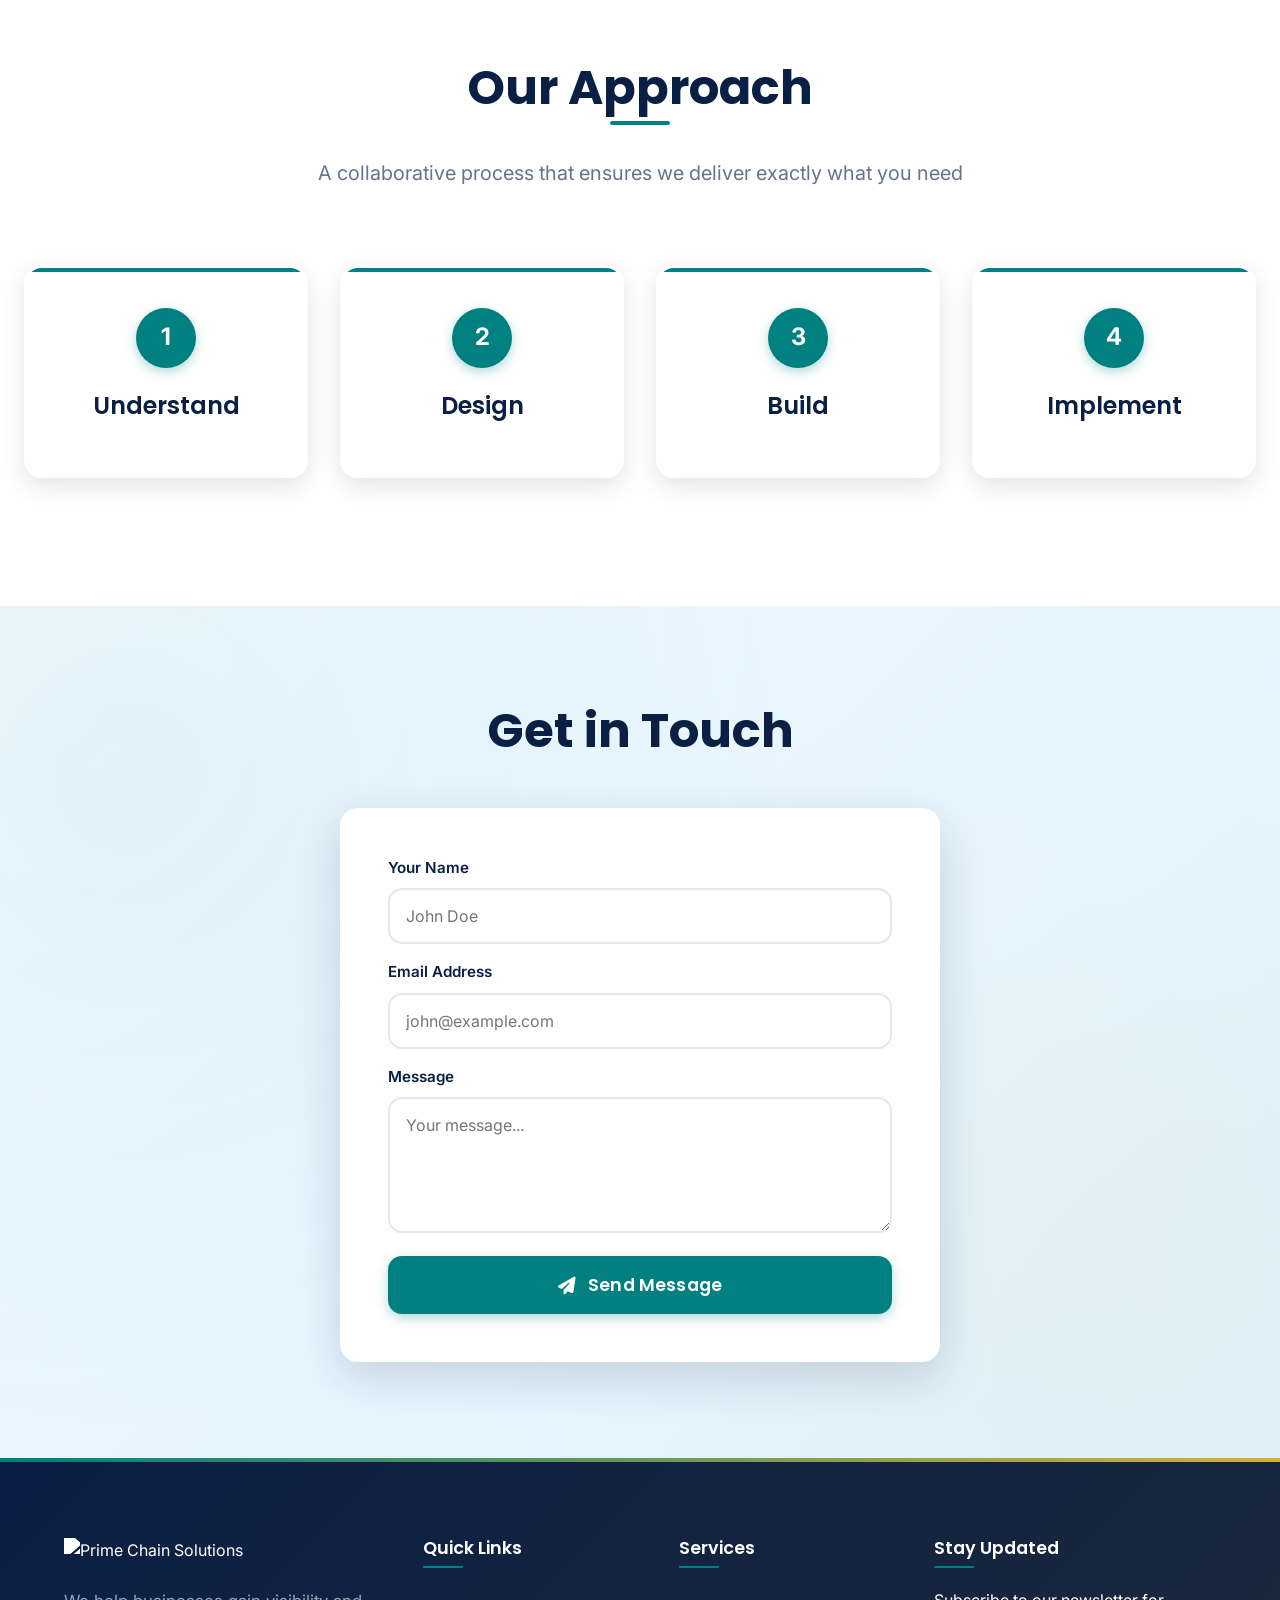
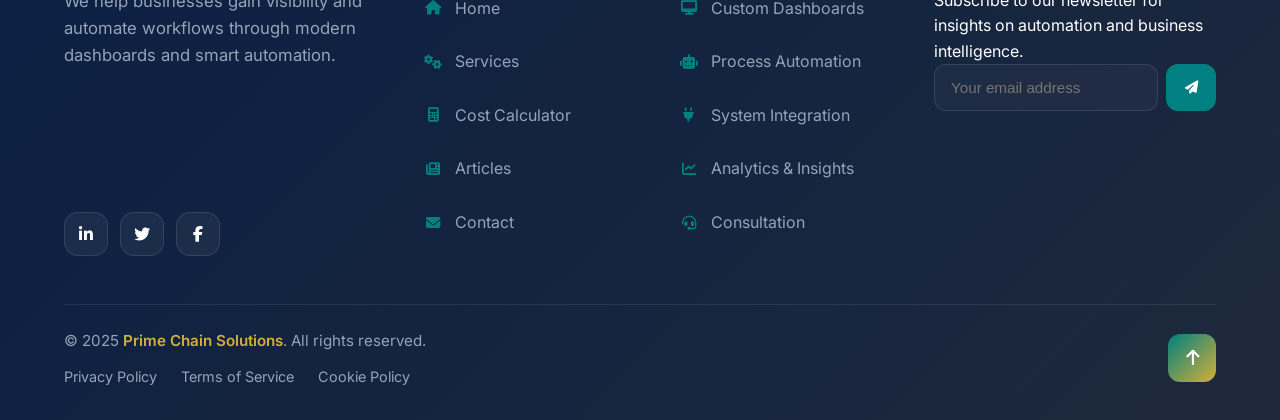
==== commit 6d8e4908: "Update index.html" ====
--- a/index.html
+++ b/index.html
@@ -1651,7 +1651,7 @@
     
         <div class="approach-visual">
           <img 
-            src="images/approach-journey.png"
+            src="assets/approach-journey.png"
             alt="Our Approach: Understand, Design, Build, Implement"
             class="approach-image"
           >
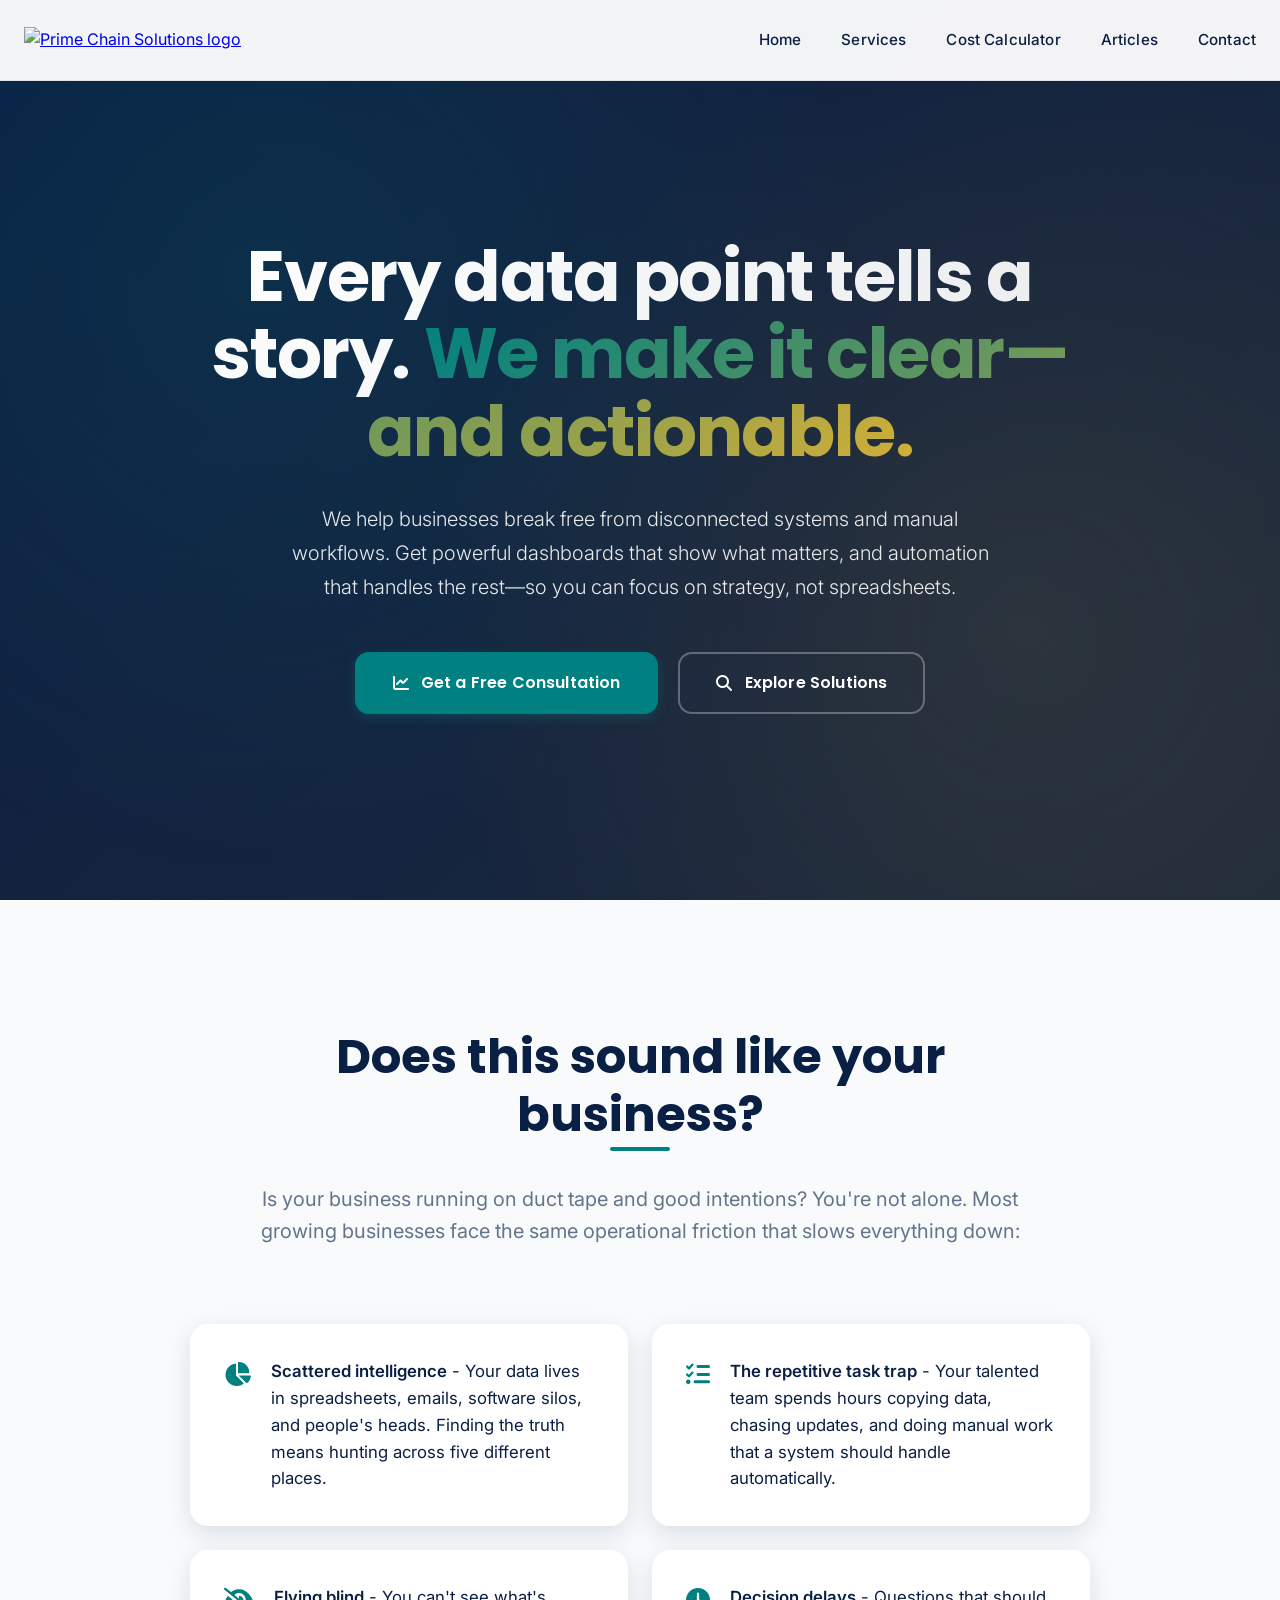
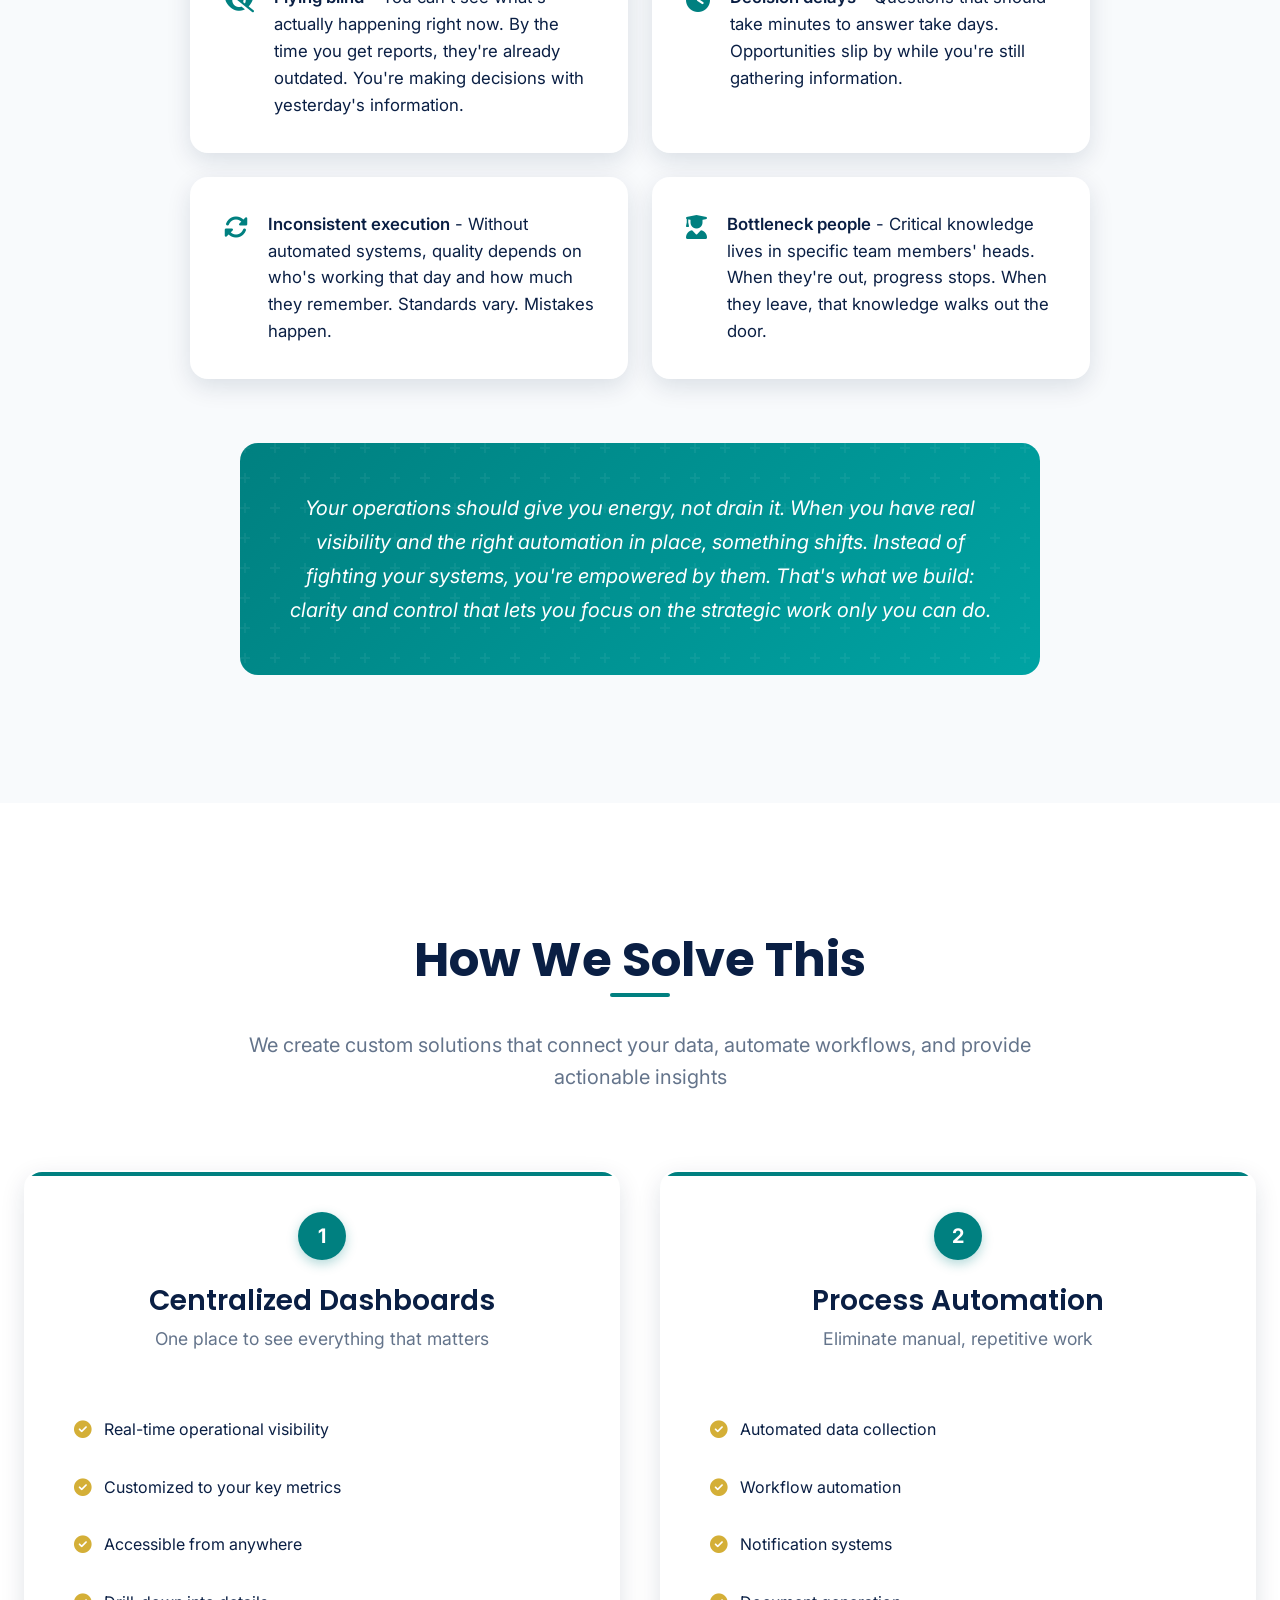
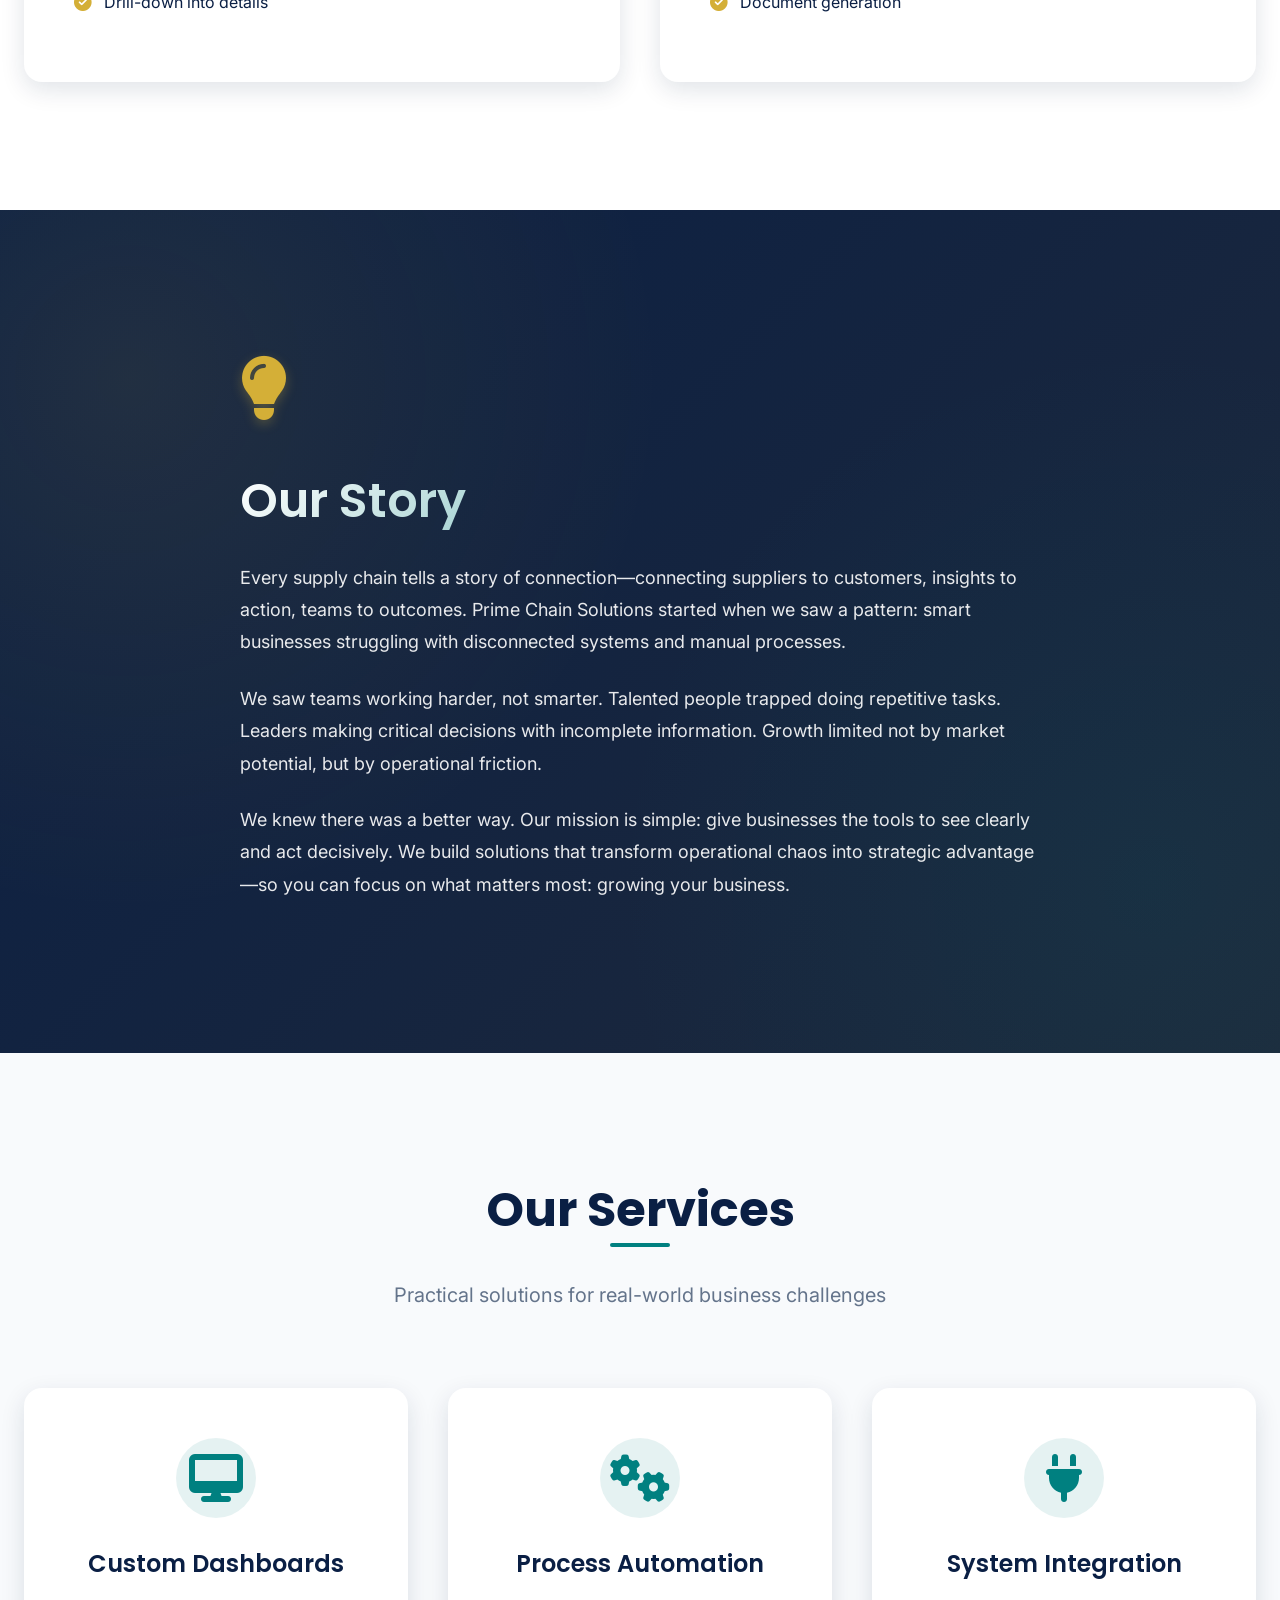
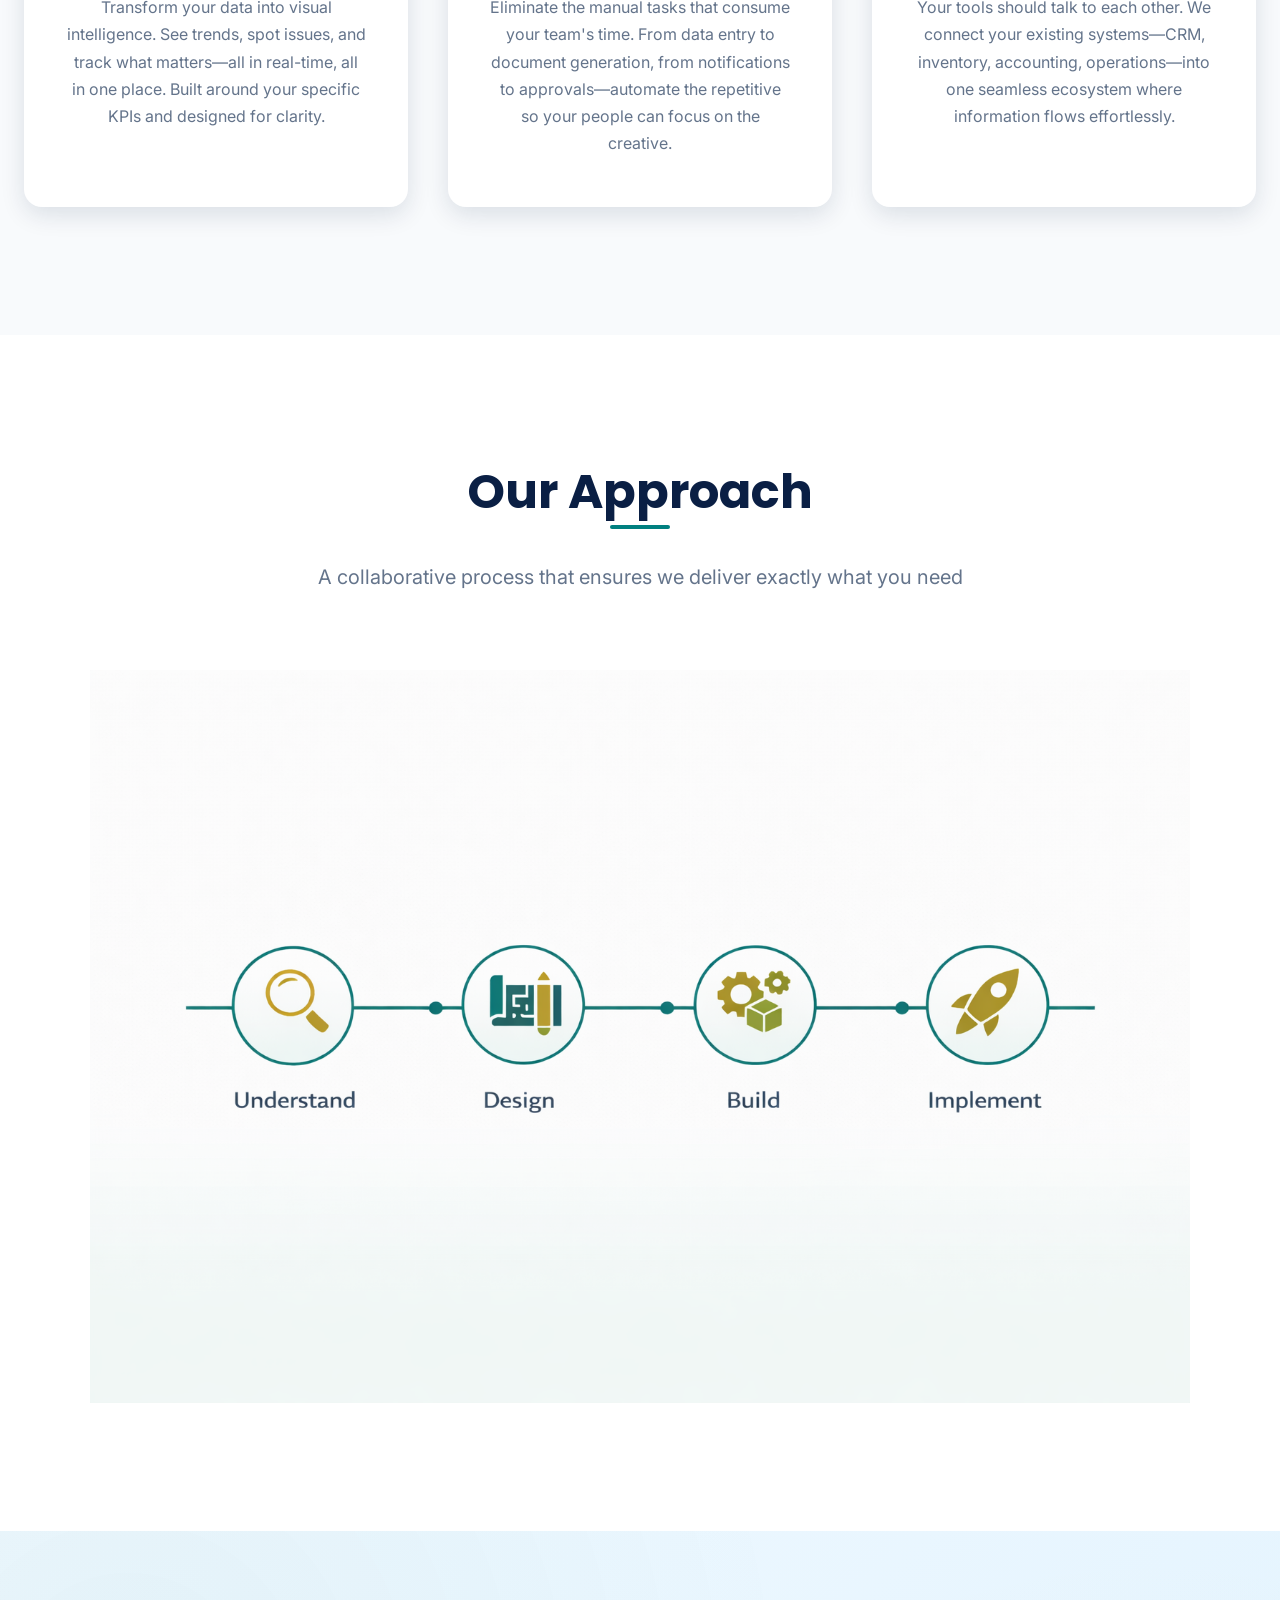
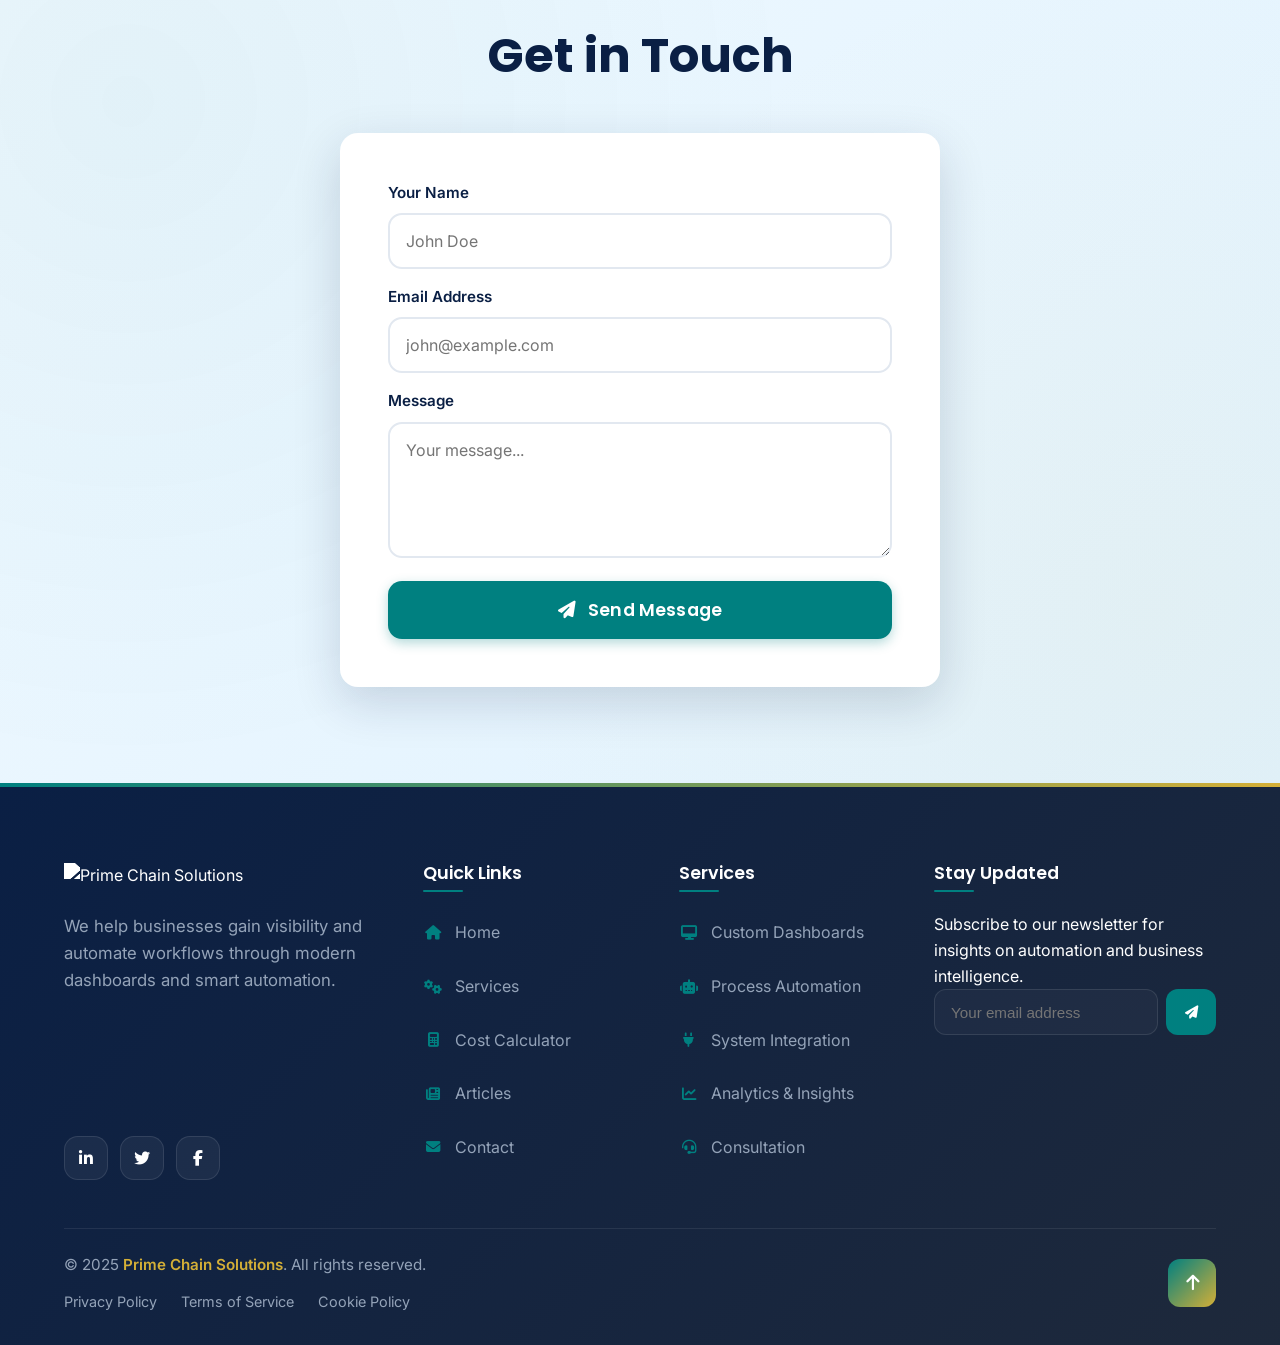
==== commit 1a64d0f4: "Update index.html" ====
--- a/index.html
+++ b/index.html
@@ -1659,38 +1659,7 @@
     
       </div>
     </section>
-    
-   <!-- Approach Section -->
-    <section class="section" id="approach">
-        <div class="container">
-            <div class="section-header">
-                <h2>Our Approach</h2>
-                <p class="subtitle">A collaborative process that ensures we deliver exactly what you need</p>
-            </div>
-            
-            <div class="approach-grid">
-                <div class="approach-step animate-fade-in delay-100">
-                    <div class="step-number">1</div>
-                    <h3>Understand</h3>
-                </div>
-                
-                <div class="approach-step animate-fade-in delay-200">
-                    <div class="step-number">2</div>
-                    <h3>Design</h3>
-                </div>
-                
-                <div class="approach-step animate-fade-in delay-300">
-                    <div class="step-number">3</div>
-                    <h3>Build</h3>
-                </div>
-                
-                <div class="approach-step animate-fade-in delay-400">
-                    <div class="step-number">4</div>
-                    <h3>Implement</h3>
-                </div>
-            </div>
-        </div>
-    </section>
+
     
     <!-- Contact Section -->
     <section class="section contact-section" id="contact">
